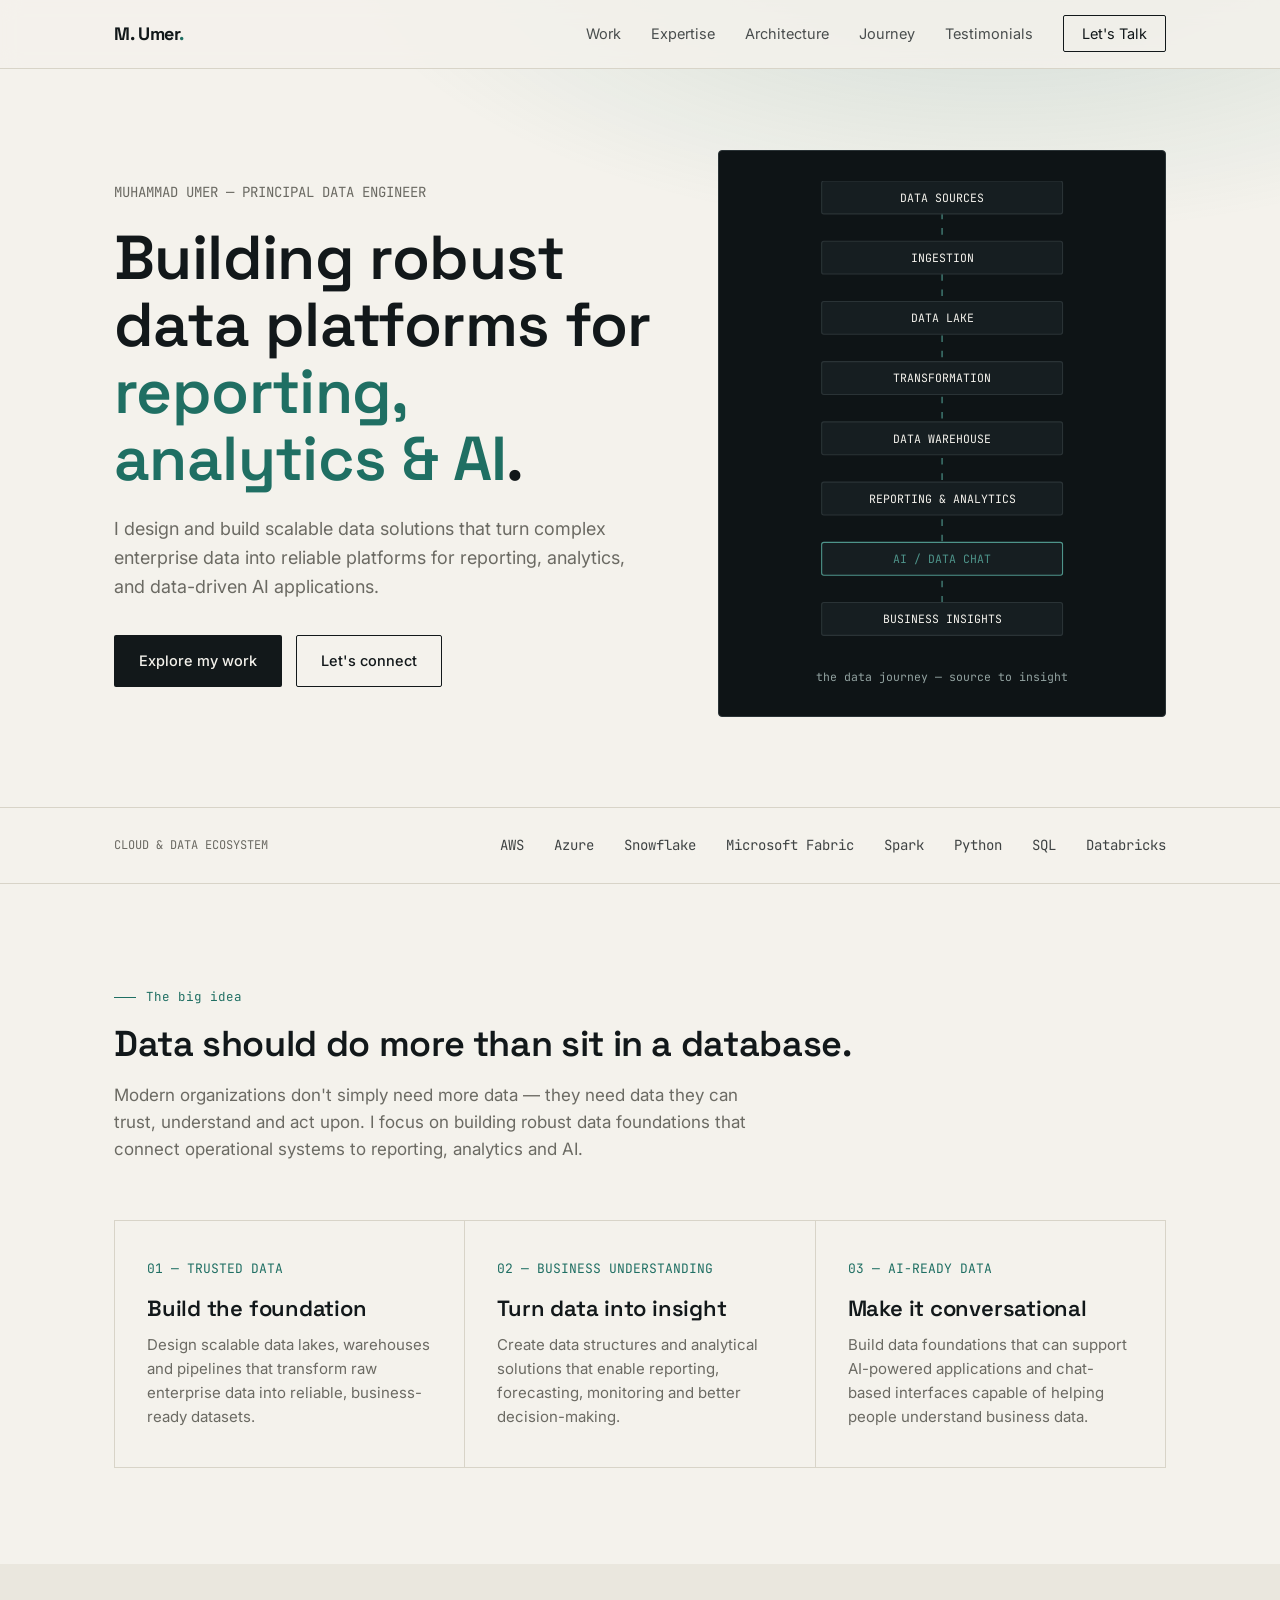
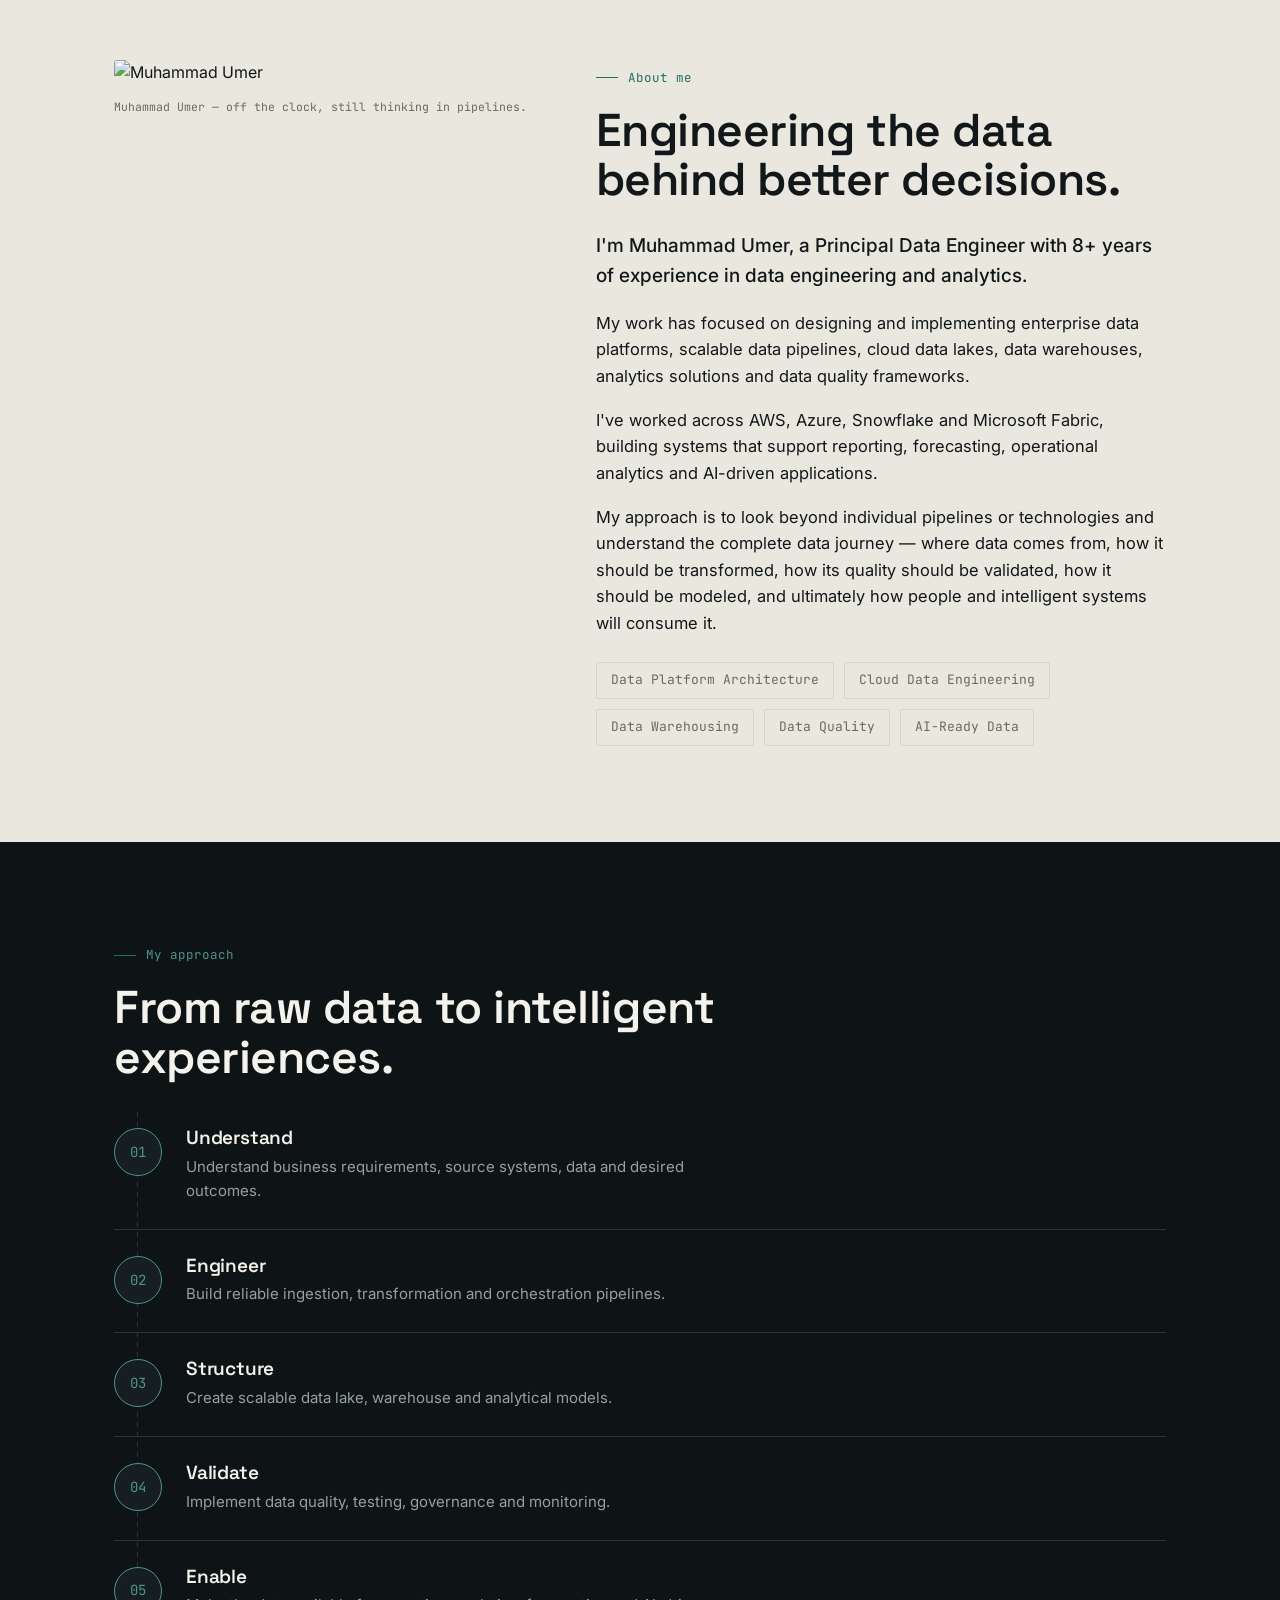
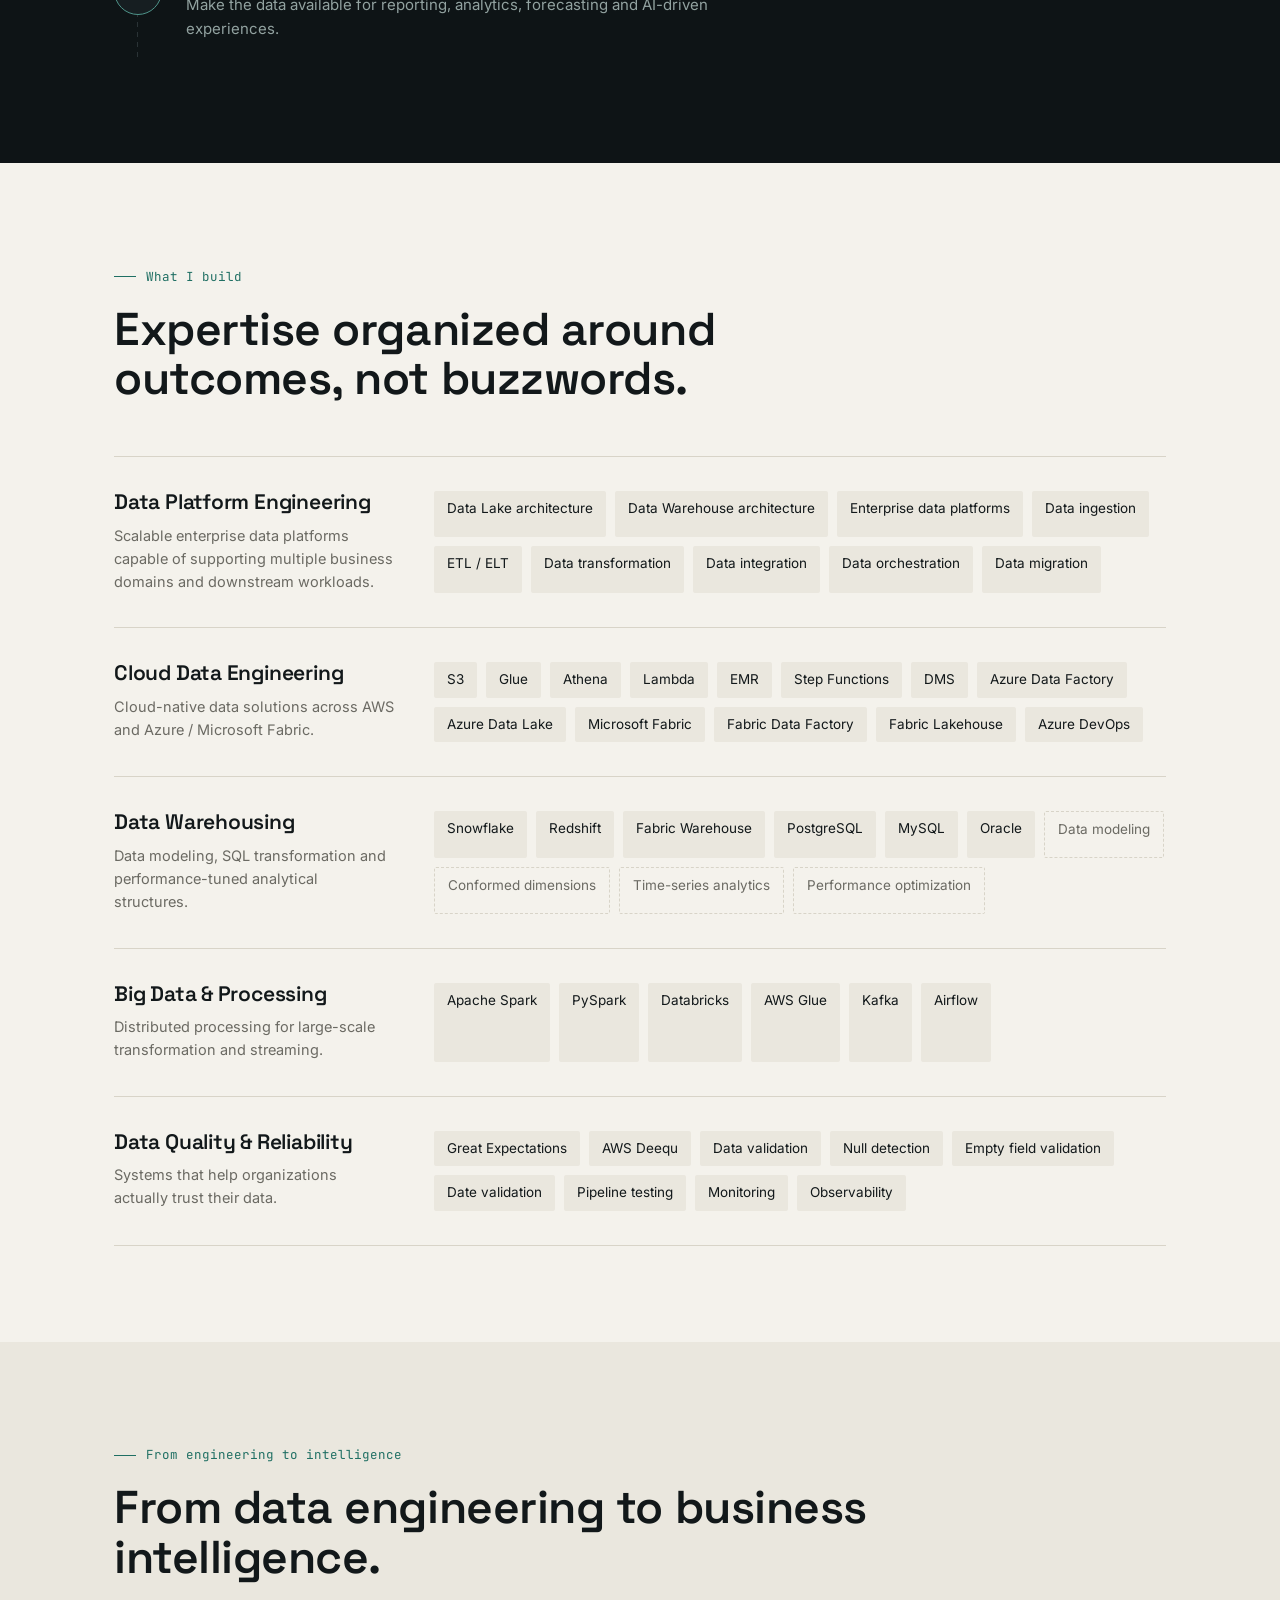
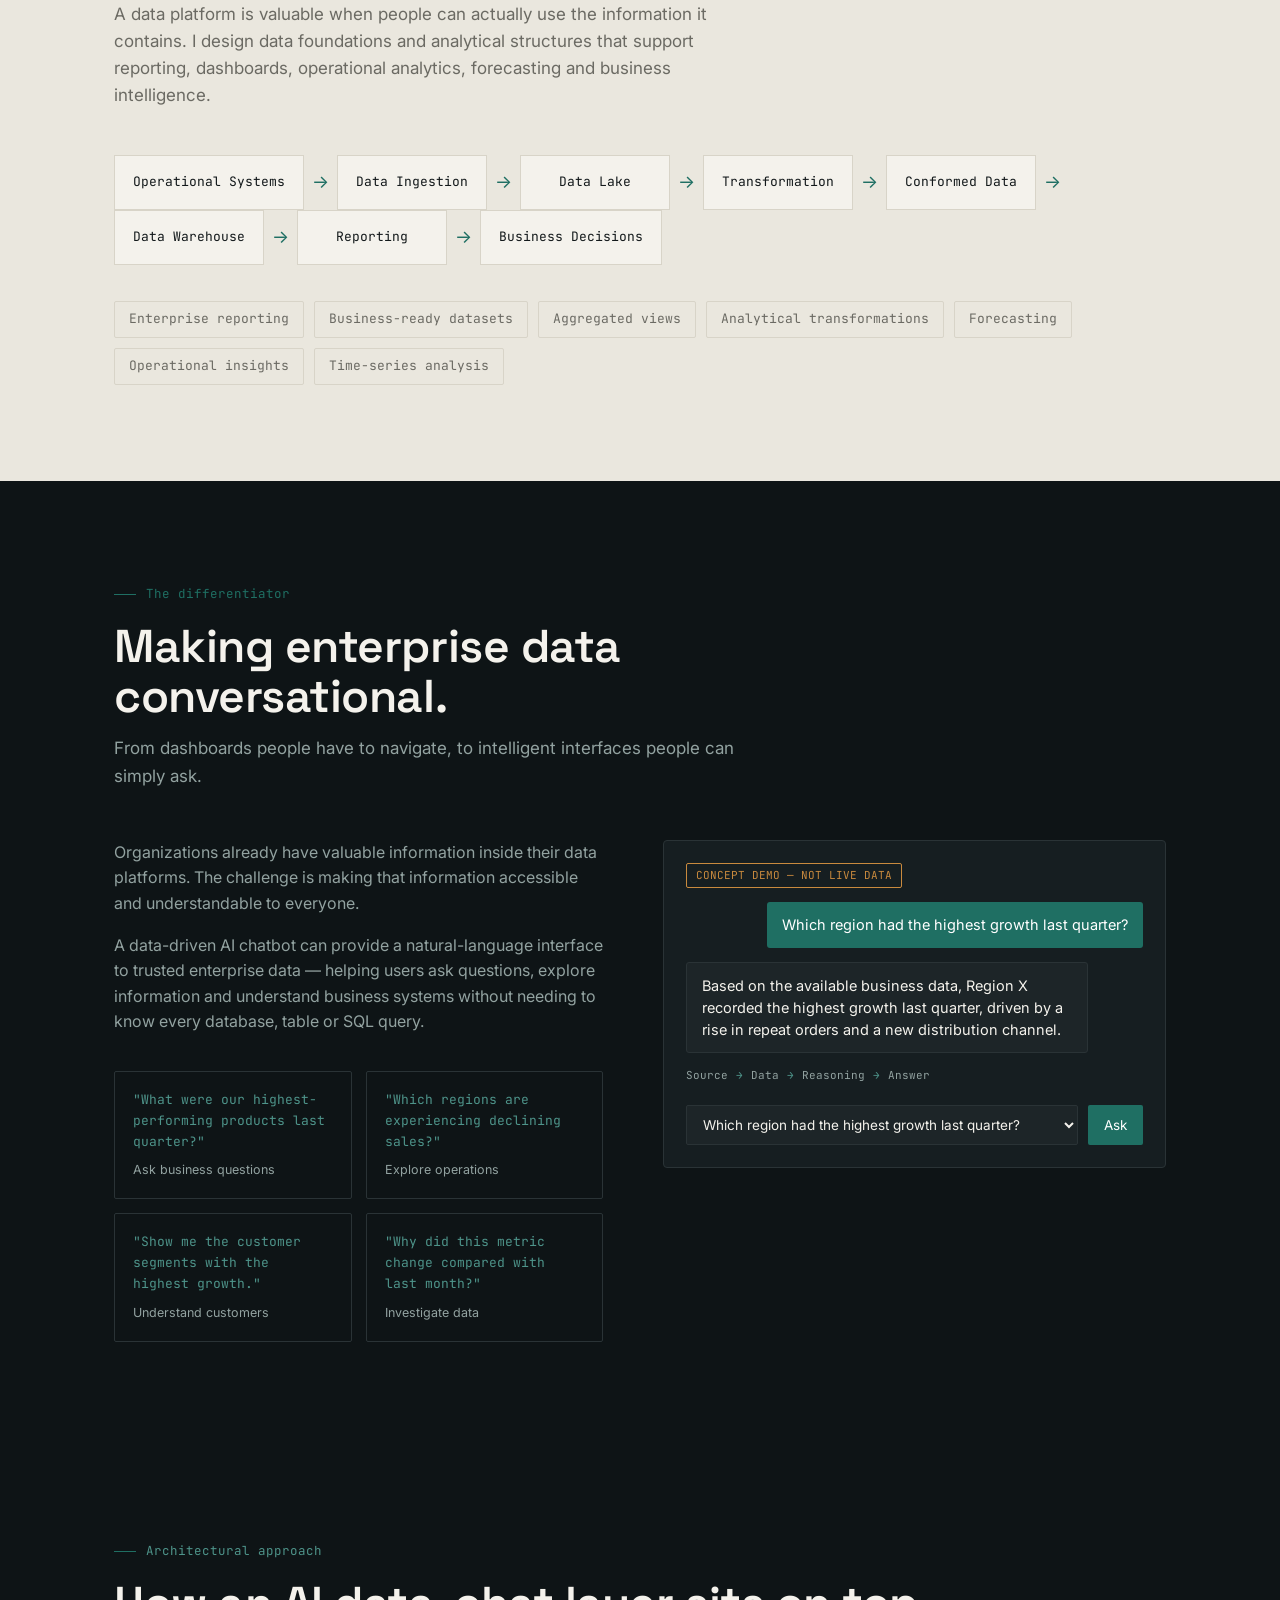
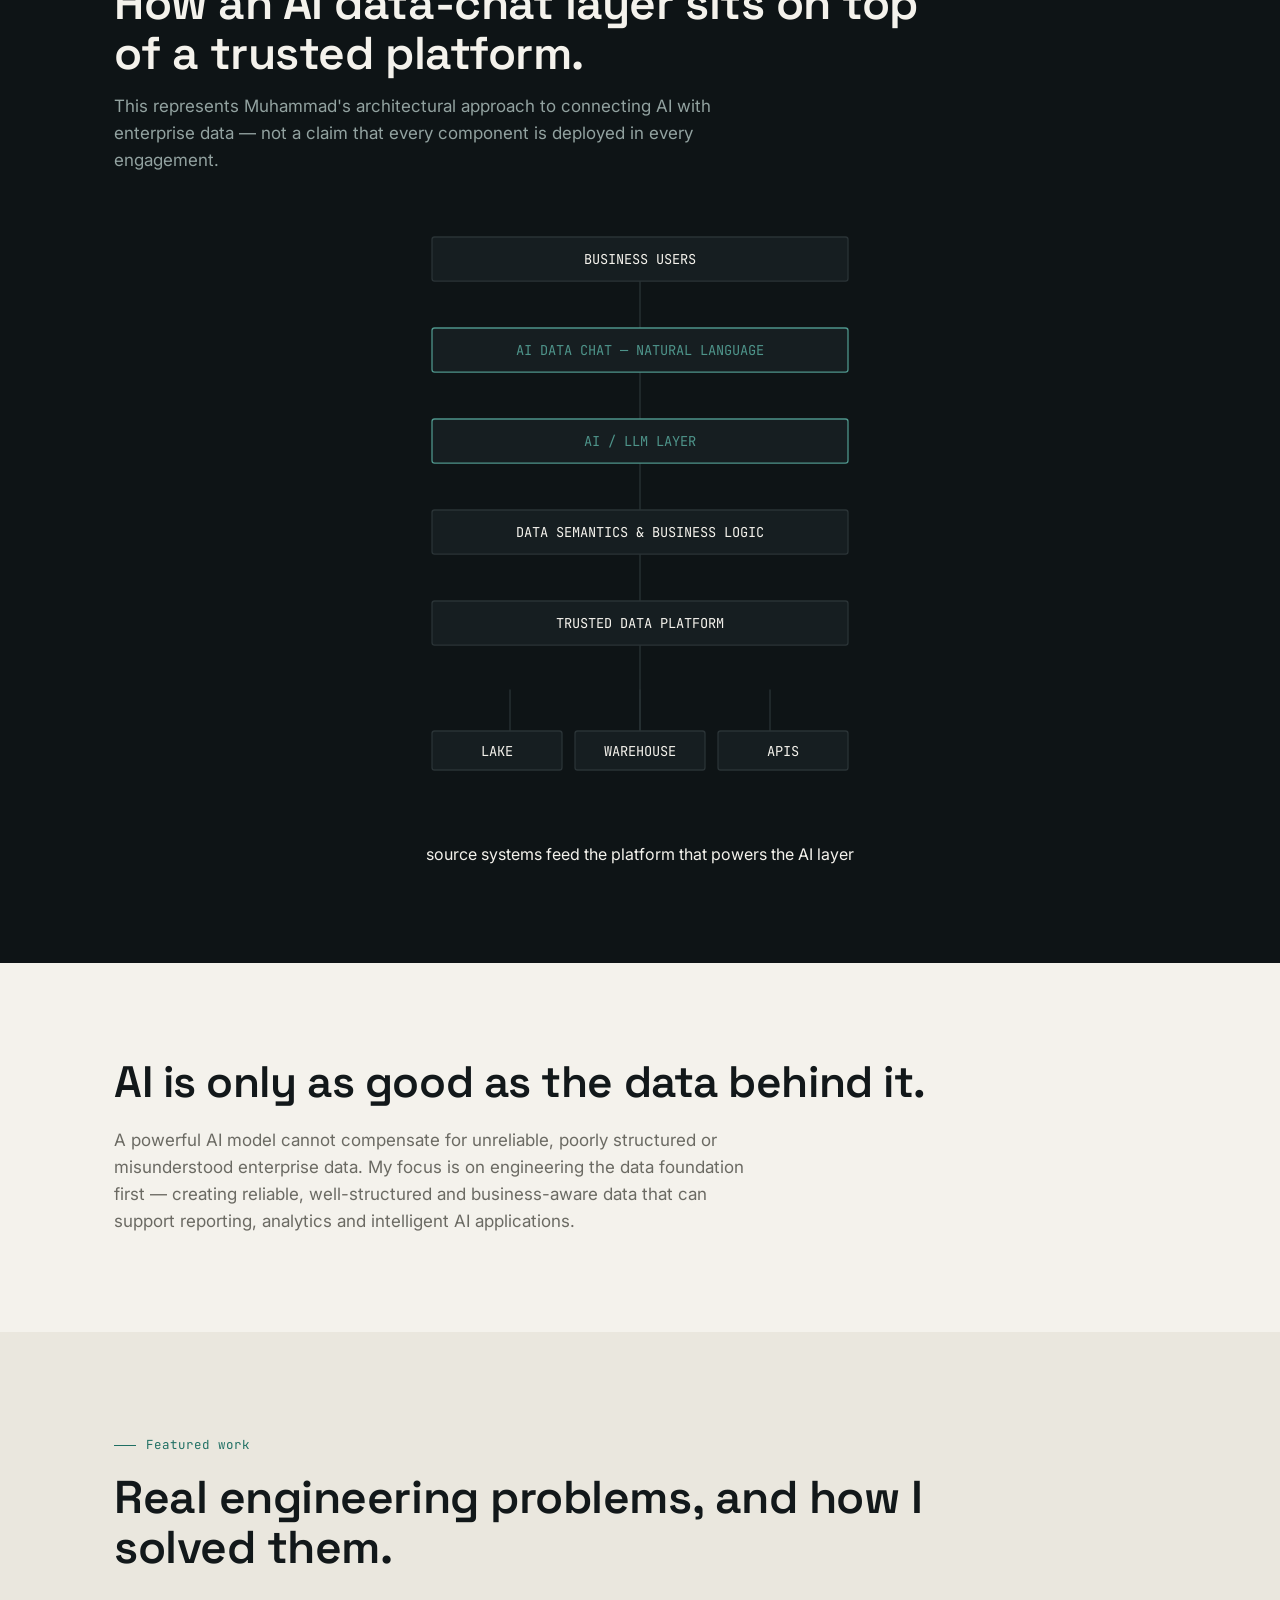
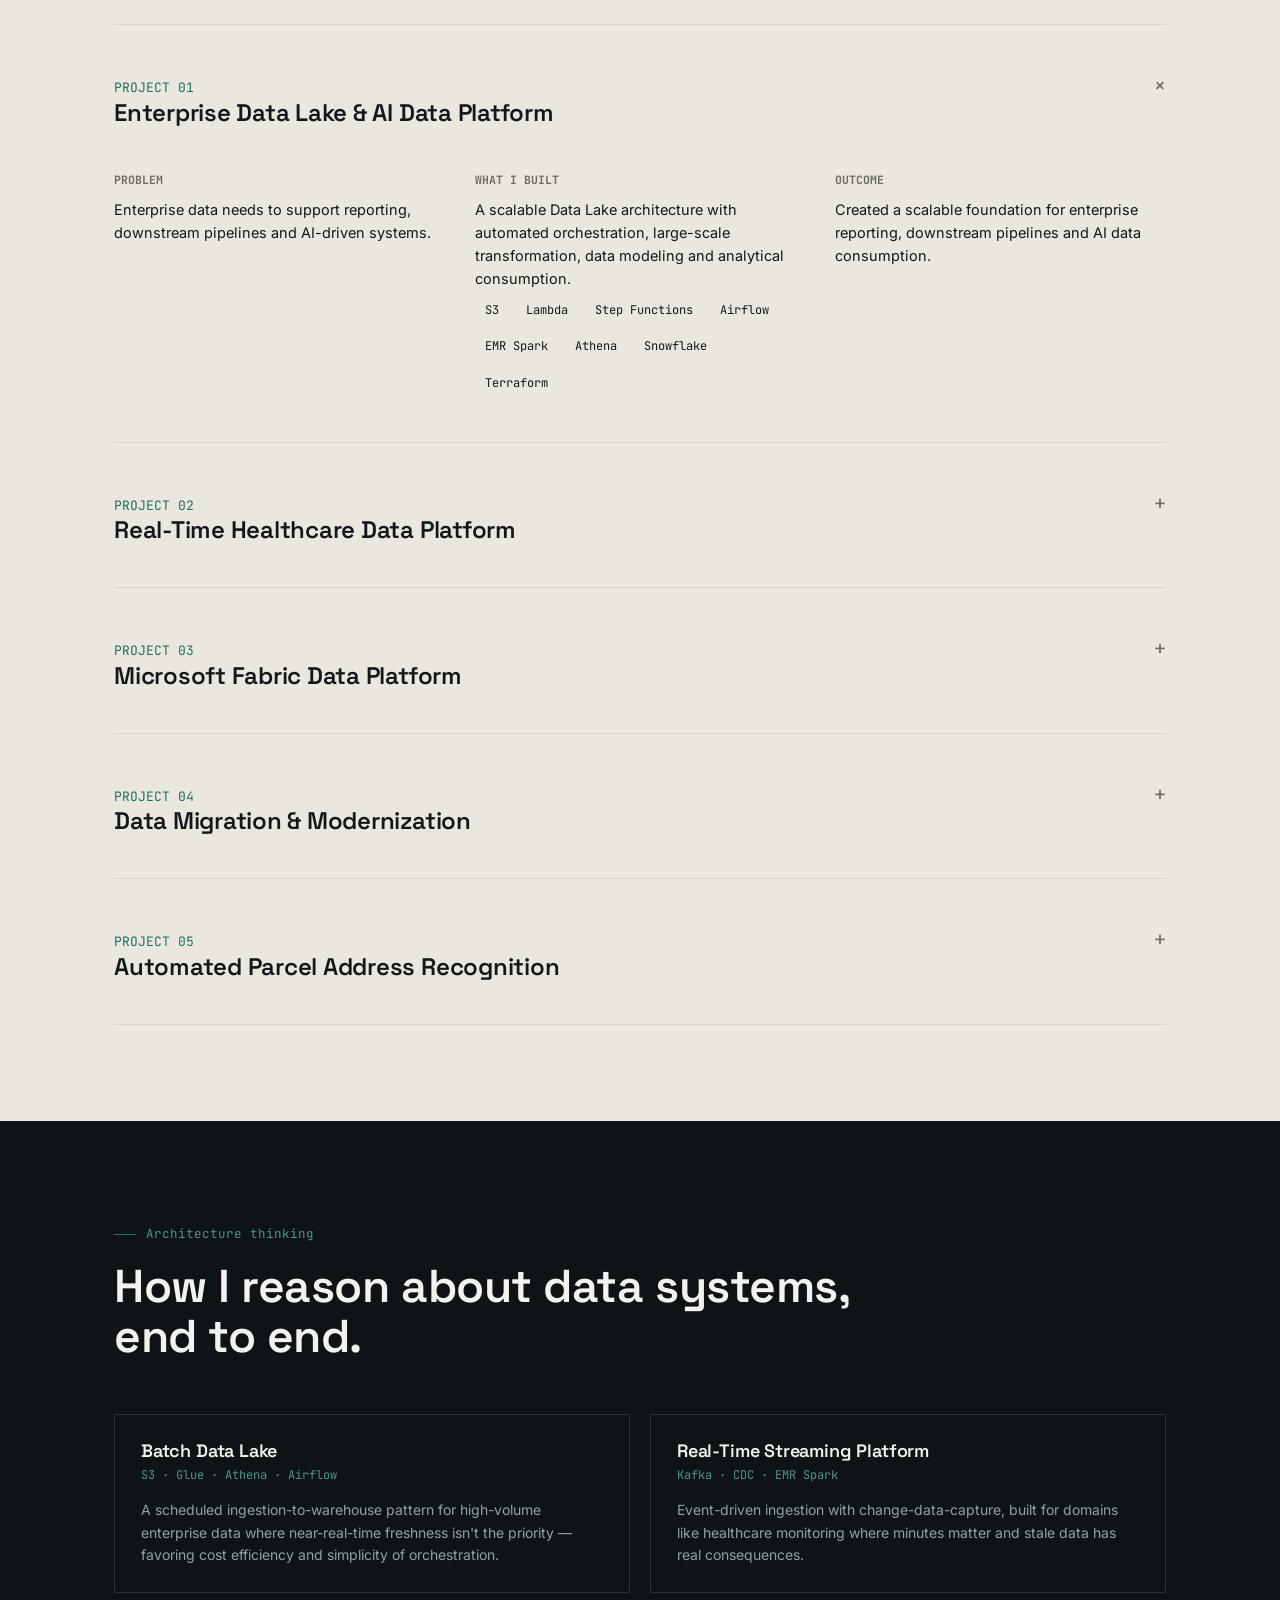
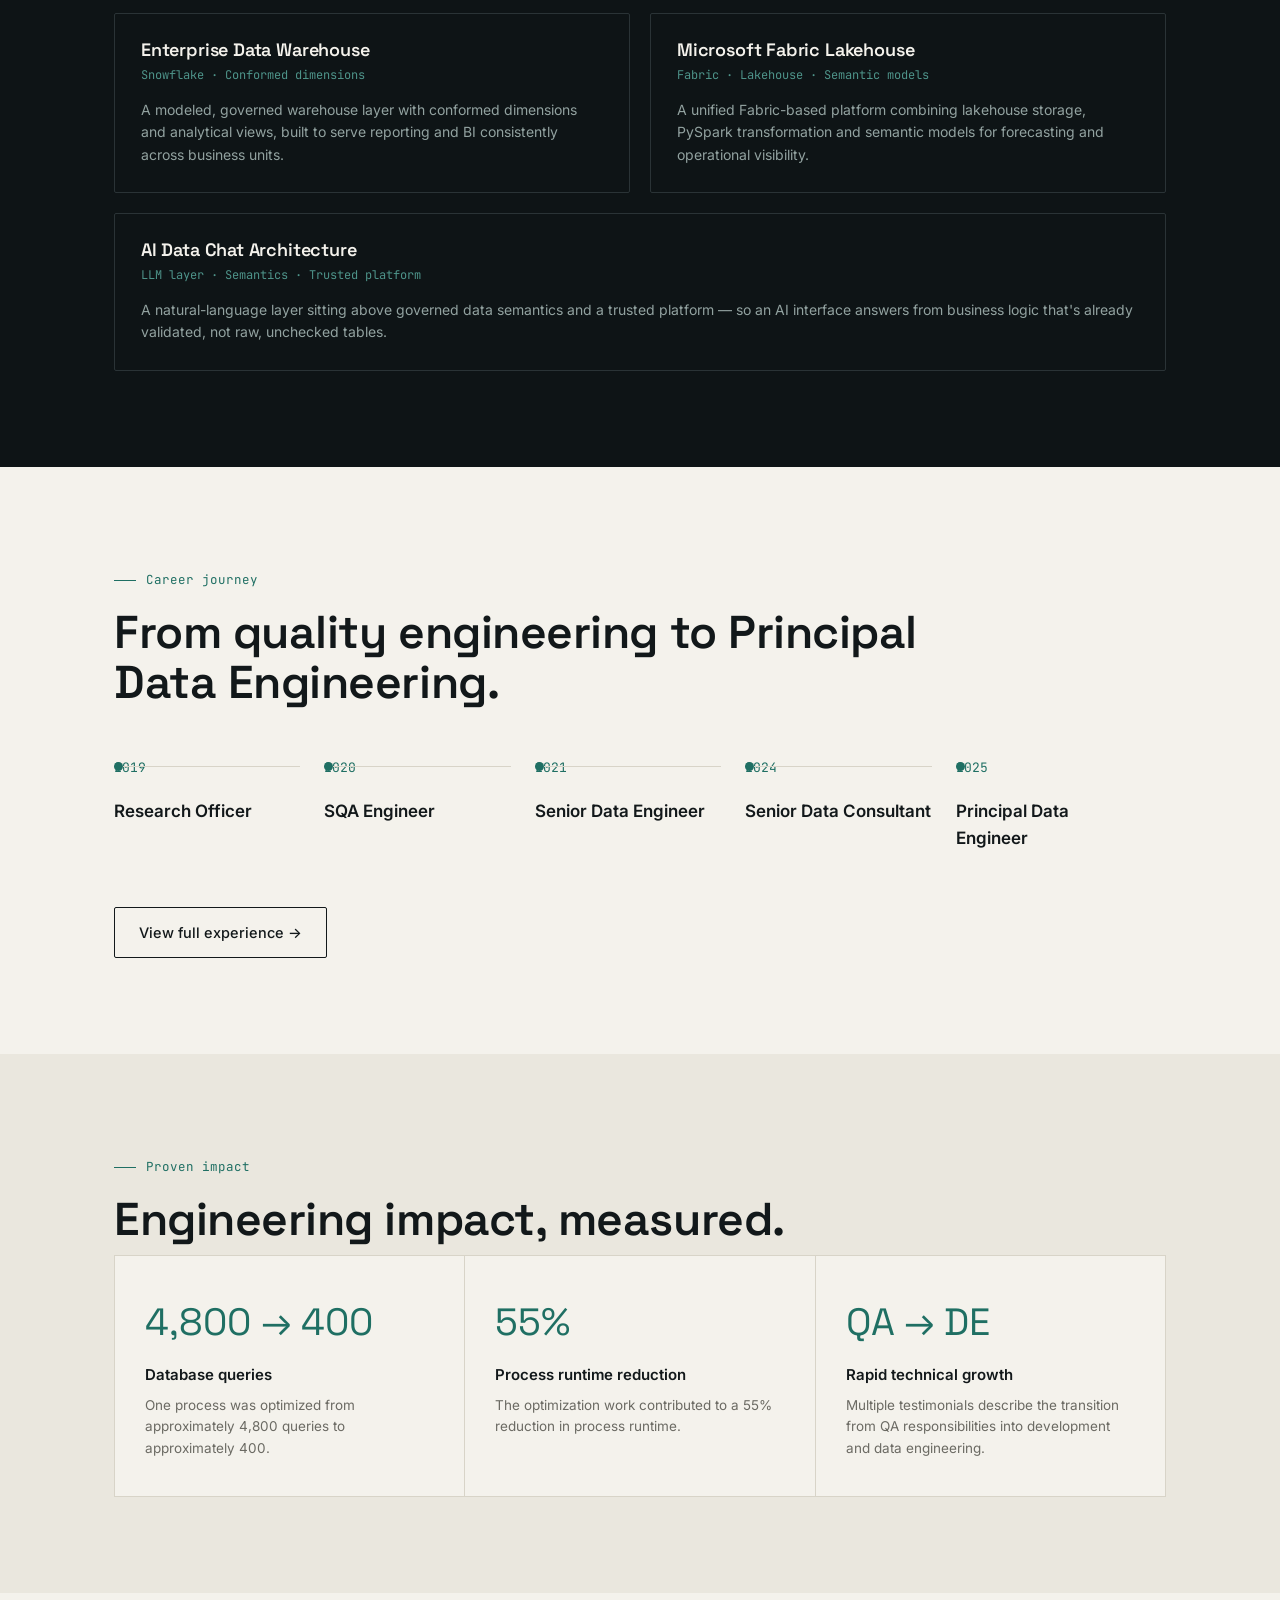
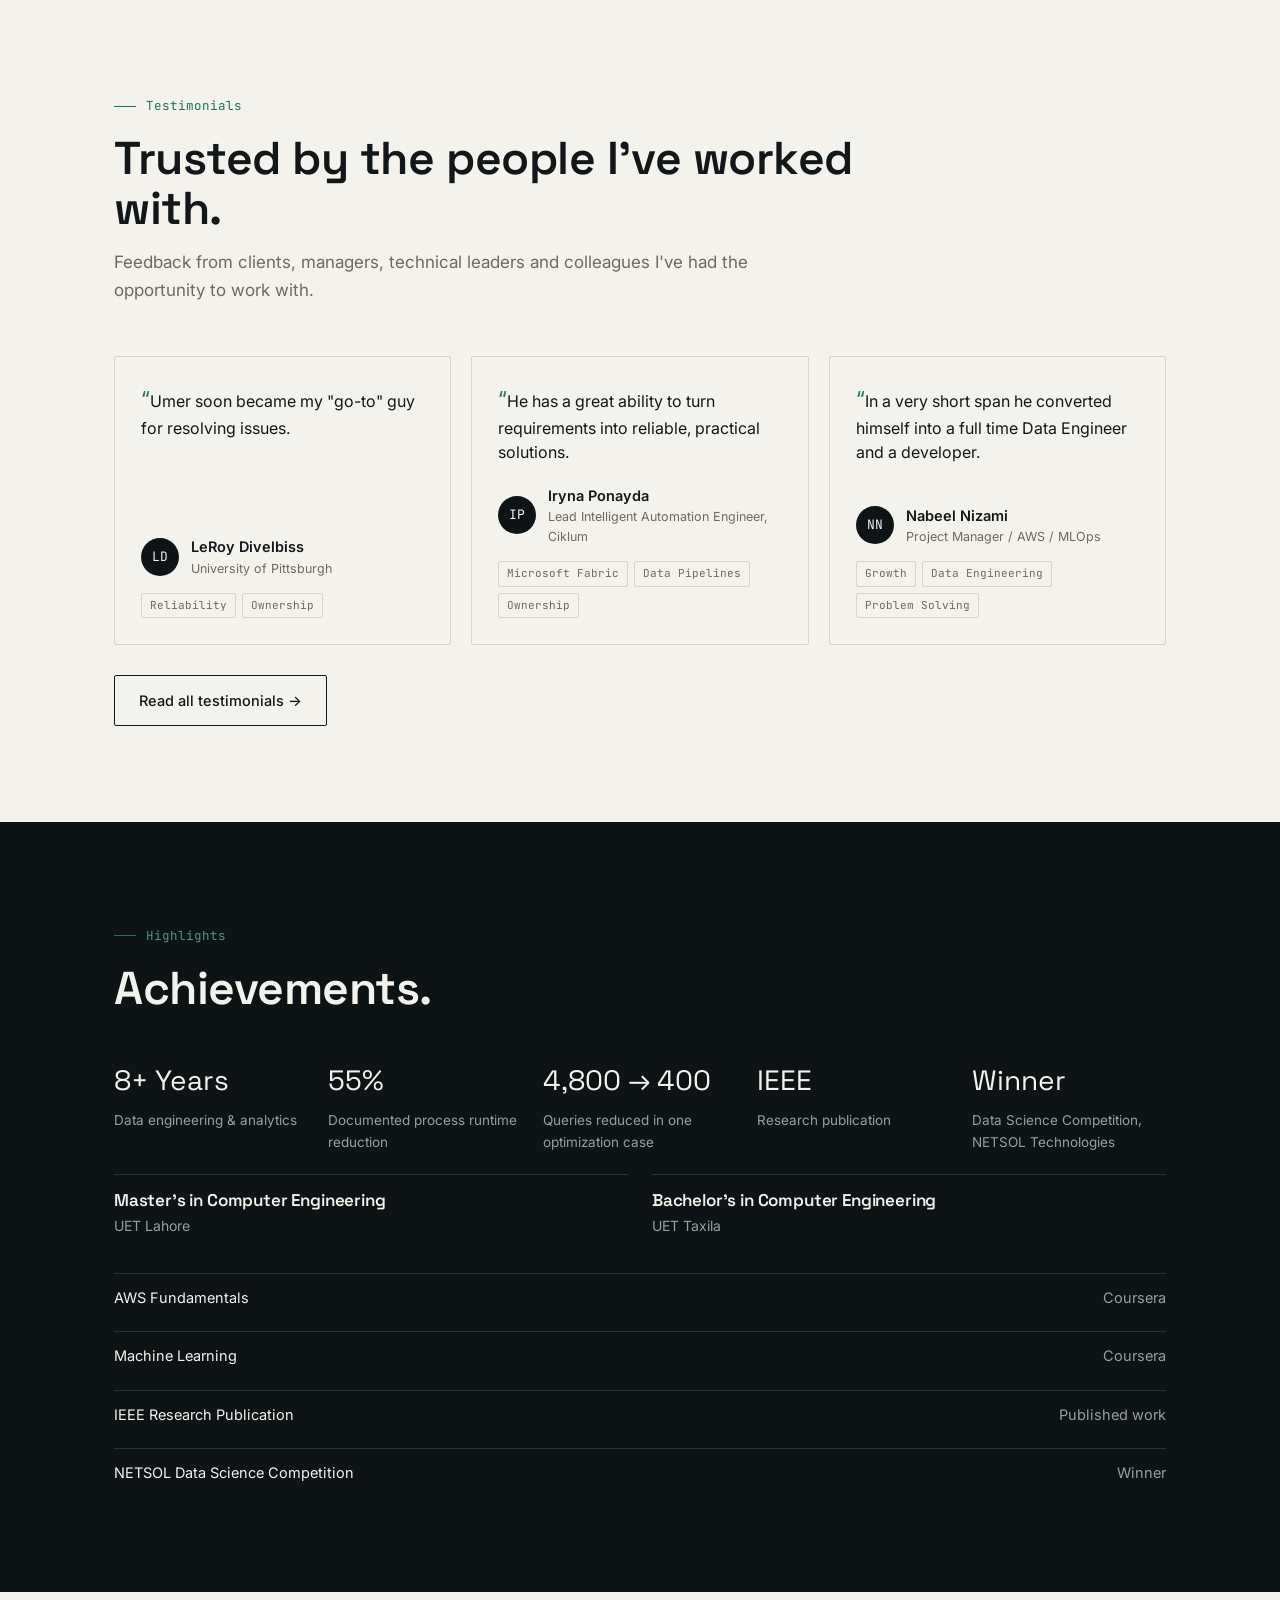
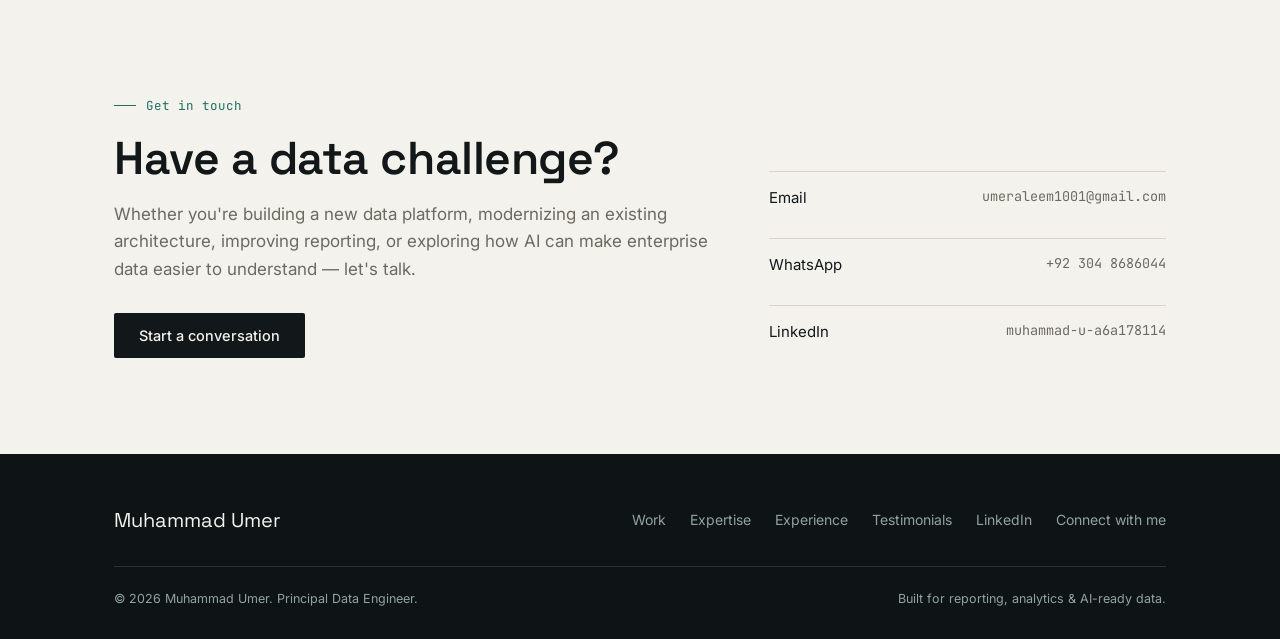
==== index.html @ de5e5703 "add files only" ====
<!DOCTYPE html>
<html lang="en">
<head>
<meta charset="UTF-8">
<meta name="viewport" content="width=device-width, initial-scale=1.0">
<title>Muhammad Umer | Principal Data Engineer | Data Platforms &amp; AI</title>
<meta name="description" content="Muhammad Umer is a Principal Data Engineer specializing in robust data platforms, cloud data engineering, enterprise reporting, analytics and AI-ready data solutions across AWS, Azure, Snowflake and Microsoft Fabric.">
<link rel="icon" href="data:,">
<link rel="preconnect" href="https://fonts.googleapis.com">
<link href="https://fonts.googleapis.com/css2?family=Space+Grotesk:wght@500;600;700&family=Inter:wght@400;500;600&family=JetBrains+Mono:wght@400;500&display=swap" rel="stylesheet">
<link rel="stylesheet" href="style.css">
</head>
<body>

<nav class="nav">
  <div class="wrap">
    <a href="#top" class="nav-mark">M. Umer<span>.</span></a>
    <ul class="nav-links" id="navLinks">
      <li><a href="#work">Work</a></li>
      <li><a href="#expertise">Expertise</a></li>
      <li><a href="#architecture">Architecture</a></li>
      <li><a href="#journey">Journey</a></li>
      <li><a href="#testimonials">Testimonials</a></li>
      <li><a href="#contact" class="nav-cta" data-open-modal>Let's Talk</a></li>
    </ul>
    <button class="nav-toggle" id="navToggle" aria-label="Toggle menu">
      <svg width="24" height="18" viewBox="0 0 24 18"><rect width="24" height="2" fill="currentColor"/><rect y="8" width="24" height="2" fill="currentColor"/><rect y="16" width="24" height="2" fill="currentColor"/></svg>
    </button>
  </div>
</nav>

<!-- ============ HERO ============ -->
<header class="hero" id="top">
  <div class="wrap hero-grid">
    <div>
      <div class="hero-name mono">MUHAMMAD UMER — PRINCIPAL DATA ENGINEER</div>
      <h1>Building robust data platforms for <em>reporting, analytics &amp; AI</em>.</h1>
      <p class="hero-sub">I design and build scalable data solutions that turn complex enterprise data into reliable platforms for reporting, analytics, and data-driven AI applications.</p>
      <div class="hero-ctas">
        <a href="#work" class="btn btn-solid">Explore my work</a>
        <a href="#contact" class="btn btn-outline" data-open-modal>Let's connect</a>
      </div>
    </div>

    <div class="flow-card">
      <svg class="flow-svg" viewBox="0 0 360 430" xmlns="http://www.w3.org/2000/svg">
        <path class="flow-path" d="M180 15 V 415" stroke="#4E948A" stroke-width="1.5" fill="none" opacity="0.7"/>
        <g class="flow-node"><rect x="70" y="0" width="220" height="30" rx="2"/><text x="180" y="19" text-anchor="middle">DATA SOURCES</text></g>
        <g class="flow-node"><rect x="70" y="55" width="220" height="30" rx="2"/><text x="180" y="74" text-anchor="middle">INGESTION</text></g>
        <g class="flow-node"><rect x="70" y="110" width="220" height="30" rx="2"/><text x="180" y="129" text-anchor="middle">DATA LAKE</text></g>
        <g class="flow-node"><rect x="70" y="165" width="220" height="30" rx="2"/><text x="180" y="184" text-anchor="middle">TRANSFORMATION</text></g>
        <g class="flow-node"><rect x="70" y="220" width="220" height="30" rx="2"/><text x="180" y="239" text-anchor="middle">DATA WAREHOUSE</text></g>
        <g class="flow-node"><rect x="70" y="275" width="220" height="30" rx="2"/><text x="180" y="294" text-anchor="middle">REPORTING &amp; ANALYTICS</text></g>
        <g class="flow-node is-ai"><rect x="70" y="330" width="220" height="30" rx="2"/><text x="180" y="349" text-anchor="middle">AI / DATA CHAT</text></g>
        <g class="flow-node"><rect x="70" y="385" width="220" height="30" rx="2"/><text x="180" y="404" text-anchor="middle">BUSINESS INSIGHTS</text></g>
      </svg>
      <div class="flow-caption">the data journey — source to insight</div>
    </div>
  </div>
</header>

<!-- ============ TRUST BAR ============ -->
<div class="trust">
  <div class="wrap">
    <span class="trust-label">CLOUD &amp; DATA ECOSYSTEM</span>
    <div class="trust-items">
      <span>AWS</span><span>Azure</span><span>Snowflake</span><span>Microsoft Fabric</span><span>Spark</span><span>Python</span><span>SQL</span><span>Databricks</span>
    </div>
  </div>
</div>

<!-- ============ BIG IDEA ============ -->
<section class="section">
  <div class="wrap">
    <div class="eyebrow">The big idea</div>
    <h2 class="idea-statement">Data should do more than sit in a database.</h2>
    <p class="kicker">Modern organizations don't simply need more data — they need data they can trust, understand and act upon. I focus on building robust data foundations that connect operational systems to reporting, analytics and AI.</p>

    <div class="idea-cards">
      <div class="idea-card">
        <div class="idea-num">01 — TRUSTED DATA</div>
        <h3>Build the foundation</h3>
        <p>Design scalable data lakes, warehouses and pipelines that transform raw enterprise data into reliable, business-ready datasets.</p>
      </div>
      <div class="idea-card">
        <div class="idea-num">02 — BUSINESS UNDERSTANDING</div>
        <h3>Turn data into insight</h3>
        <p>Create data structures and analytical solutions that enable reporting, forecasting, monitoring and better decision-making.</p>
      </div>
      <div class="idea-card">
        <div class="idea-num">03 — AI-READY DATA</div>
        <h3>Make it conversational</h3>
        <p>Build data foundations that can support AI-powered applications and chat-based interfaces capable of helping people understand business data.</p>
      </div>
    </div>
  </div>
</section>

<!-- ============ ABOUT ============ -->
<section class="section on-dim" id="about">
  <div class="wrap about-grid">
    <div class="about-photo">
      <img src="assets/umer-portrait-mono.jpg" alt="Muhammad Umer" loading="lazy">
      <div class="about-photo-cap">Muhammad Umer — off the clock, still thinking in pipelines.</div>
    </div>
    <div>
      <div class="eyebrow">About me</div>
      <h2 class="h-lg" style="margin-bottom:26px;">Engineering the data behind better decisions.</h2>
      <div class="about-copy">
        <p class="lead">I'm Muhammad Umer, a Principal Data Engineer with 8+ years of experience in data engineering and analytics.</p>
        <p>My work has focused on designing and implementing enterprise data platforms, scalable data pipelines, cloud data lakes, data warehouses, analytics solutions and data quality frameworks.</p>
        <p>I've worked across AWS, Azure, Snowflake and Microsoft Fabric, building systems that support reporting, forecasting, operational analytics and AI-driven applications.</p>
        <p>My approach is to look beyond individual pipelines or technologies and understand the complete data journey — where data comes from, how it should be transformed, how its quality should be validated, how it should be modeled, and ultimately how people and intelligent systems will consume it.</p>
      </div>
      <div class="chip-row">
        <span class="chip">Data Platform Architecture</span>
        <span class="chip">Cloud Data Engineering</span>
        <span class="chip">Data Warehousing</span>
        <span class="chip">Data Quality</span>
        <span class="chip">AI-Ready Data</span>
      </div>
    </div>
  </div>
</section>

<!-- ============ APPROACH ============ -->
<section class="section on-dark">
  <div class="wrap">
    <div class="eyebrow">My approach</div>
    <h2 class="h-lg">From raw data to intelligent experiences.</h2>
    <div class="steps">
      <div class="step">
        <div class="step-num mono">01</div>
        <div><h4>Understand</h4><p>Understand business requirements, source systems, data and desired outcomes.</p></div>
      </div>
      <div class="step">
        <div class="step-num mono">02</div>
        <div><h4>Engineer</h4><p>Build reliable ingestion, transformation and orchestration pipelines.</p></div>
      </div>
      <div class="step">
        <div class="step-num mono">03</div>
        <div><h4>Structure</h4><p>Create scalable data lake, warehouse and analytical models.</p></div>
      </div>
      <div class="step">
        <div class="step-num mono">04</div>
        <div><h4>Validate</h4><p>Implement data quality, testing, governance and monitoring.</p></div>
      </div>
      <div class="step">
        <div class="step-num mono">05</div>
        <div><h4>Enable</h4><p>Make the data available for reporting, analytics, forecasting and AI-driven experiences.</p></div>
      </div>
    </div>
  </div>
</section>

<!-- ============ EXPERTISE ============ -->
<section class="section" id="expertise">
  <div class="wrap">
    <div class="section-head">
      <div class="eyebrow">What I build</div>
      <h2 class="h-lg">Expertise organized around outcomes, not buzzwords.</h2>
    </div>

    <div class="expertise-list">
      <div class="expertise-row">
        <div>
          <h3>Data Platform Engineering</h3>
          <p class="exp-desc">Scalable enterprise data platforms capable of supporting multiple business domains and downstream workloads.</p>
        </div>
        <div class="tag-grid">
          <span class="tag">Data Lake architecture</span><span class="tag">Data Warehouse architecture</span><span class="tag">Enterprise data platforms</span><span class="tag">Data ingestion</span><span class="tag">ETL / ELT</span><span class="tag">Data transformation</span><span class="tag">Data integration</span><span class="tag">Data orchestration</span><span class="tag">Data migration</span>
        </div>
      </div>

      <div class="expertise-row">
        <div>
          <h3>Cloud Data Engineering</h3>
          <p class="exp-desc">Cloud-native data solutions across AWS and Azure / Microsoft Fabric.</p>
        </div>
        <div class="tag-grid">
          <span class="tag">S3</span><span class="tag">Glue</span><span class="tag">Athena</span><span class="tag">Lambda</span><span class="tag">EMR</span><span class="tag">Step Functions</span><span class="tag">DMS</span>
          <span class="tag">Azure Data Factory</span><span class="tag">Azure Data Lake</span><span class="tag">Microsoft Fabric</span><span class="tag">Fabric Data Factory</span><span class="tag">Fabric Lakehouse</span><span class="tag">Azure DevOps</span>
        </div>
      </div>

      <div class="expertise-row">
        <div>
          <h3>Data Warehousing</h3>
          <p class="exp-desc">Data modeling, SQL transformation and performance-tuned analytical structures.</p>
        </div>
        <div class="tag-grid">
          <span class="tag">Snowflake</span><span class="tag">Redshift</span><span class="tag">Fabric Warehouse</span><span class="tag">PostgreSQL</span><span class="tag">MySQL</span><span class="tag">Oracle</span>
          <span class="tag is-focus">Data modeling</span><span class="tag is-focus">Conformed dimensions</span><span class="tag is-focus">Time-series analytics</span><span class="tag is-focus">Performance optimization</span>
        </div>
      </div>

      <div class="expertise-row">
        <div>
          <h3>Big Data &amp; Processing</h3>
          <p class="exp-desc">Distributed processing for large-scale transformation and streaming.</p>
        </div>
        <div class="tag-grid">
          <span class="tag">Apache Spark</span><span class="tag">PySpark</span><span class="tag">Databricks</span><span class="tag">AWS Glue</span><span class="tag">Kafka</span><span class="tag">Airflow</span>
        </div>
      </div>

      <div class="expertise-row">
        <div>
          <h3>Data Quality &amp; Reliability</h3>
          <p class="exp-desc">Systems that help organizations actually trust their data.</p>
        </div>
        <div class="tag-grid">
          <span class="tag">Great Expectations</span><span class="tag">AWS Deequ</span><span class="tag">Data validation</span><span class="tag">Null detection</span><span class="tag">Empty field validation</span><span class="tag">Date validation</span><span class="tag">Pipeline testing</span><span class="tag">Monitoring</span><span class="tag">Observability</span>
        </div>
      </div>
    </div>
  </div>
</section>

<!-- ============ REPORTING & ANALYTICS ============ -->
<section class="section on-dim">
  <div class="wrap">
    <div class="eyebrow">From engineering to intelligence</div>
    <h2 class="h-lg">From data engineering to business intelligence.</h2>
    <p class="kicker" style="margin-top:18px;">A data platform is valuable when people can actually use the information it contains. I design data foundations and analytical structures that support reporting, dashboards, operational analytics, forecasting and business intelligence.</p>

    <div class="pipeline">
      <div class="pipeline-node">Operational Systems</div><div class="pipeline-arrow">→</div>
      <div class="pipeline-node">Data Ingestion</div><div class="pipeline-arrow">→</div>
      <div class="pipeline-node">Data Lake</div><div class="pipeline-arrow">→</div>
      <div class="pipeline-node">Transformation</div><div class="pipeline-arrow">→</div>
      <div class="pipeline-node">Conformed Data</div><div class="pipeline-arrow">→</div>
      <div class="pipeline-node">Data Warehouse</div><div class="pipeline-arrow">→</div>
      <div class="pipeline-node">Reporting</div><div class="pipeline-arrow">→</div>
      <div class="pipeline-node">Business Decisions</div>
    </div>

    <div class="chip-row" style="margin-top:36px;">
      <span class="chip">Enterprise reporting</span><span class="chip">Business-ready datasets</span><span class="chip">Aggregated views</span><span class="chip">Analytical transformations</span><span class="chip">Forecasting</span><span class="chip">Operational insights</span><span class="chip">Time-series analysis</span>
    </div>
  </div>
</section>

<!-- ============ AI CHATBOTS ============ -->
<section class="section ai-section" id="ai">
  <div class="wrap">
    <div class="eyebrow">The differentiator</div>
    <h2 class="h-lg">Making enterprise data conversational.</h2>
    <p class="kicker" style="margin-top:14px; color:var(--muted-dark);">From dashboards people have to navigate, to intelligent interfaces people can simply ask.</p>

    <div class="ai-grid" style="margin-top:50px;">
      <div class="ai-copy">
        <p>Organizations already have valuable information inside their data platforms. The challenge is making that information accessible and understandable to everyone.</p>
        <p>A data-driven AI chatbot can provide a natural-language interface to trusted enterprise data — helping users ask questions, explore information and understand business systems without needing to know every database, table or SQL query.</p>

        <div class="ai-usecases">
          <div class="usecase"><div class="q">"What were our highest-performing products last quarter?"</div><div class="label">Ask business questions</div></div>
          <div class="usecase"><div class="q">"Which regions are experiencing declining sales?"</div><div class="label">Explore operations</div></div>
          <div class="usecase"><div class="q">"Show me the customer segments with the highest growth."</div><div class="label">Understand customers</div></div>
          <div class="usecase"><div class="q">"Why did this metric change compared with last month?"</div><div class="label">Investigate data</div></div>
        </div>
      </div>

      <div>
        <div class="chat-demo">
          <span class="chat-demo-tag">CONCEPT DEMO — NOT LIVE DATA</span>
          <div class="chat-msg user" id="demoQuestion">Which region had the highest growth last quarter?</div>
          <div class="chat-msg ai" id="demoAnswer">Based on the available business data, Region X recorded the highest growth last quarter, driven by a rise in repeat orders and a new distribution channel.</div>
          <div class="chat-trace" id="demoTrace">
            <span>Source</span><span>Data</span><span>Reasoning</span><span>Answer</span>
          </div>
          <div class="chat-input-row">
            <select id="demoSelect">
              <option value="0">Which region had the highest growth last quarter?</option>
              <option value="1">What data sources contribute to this report?</option>
              <option value="2">Show me customer segments with the highest growth.</option>
            </select>
            <button id="demoAsk">Ask</button>
          </div>
        </div>
      </div>
    </div>
  </div>
</section>

<!-- ============ AI DATA ARCHITECTURE ============ -->
<section class="section on-dark">
  <div class="wrap">
    <div class="eyebrow">Architectural approach</div>
    <h2 class="h-lg">How an AI data-chat layer sits on top of a trusted platform.</h2>
    <p class="kicker" style="color:var(--muted-dark); margin-top:14px;">This represents Muhammad's architectural approach to connecting AI with enterprise data — not a claim that every component is deployed in every engagement.</p>

    <div style="max-width:520px; margin:50px auto 0;">
      <svg viewBox="0 0 400 460" width="100%" xmlns="http://www.w3.org/2000/svg">
        <path d="M200 40 V420" stroke="#2A3336" stroke-width="1"/>
        <g class="flow-node"><rect x="40" y="10" width="320" height="34" rx="2"/><text x="200" y="31" text-anchor="middle">BUSINESS USERS</text></g>
        <g class="flow-node is-ai"><rect x="40" y="80" width="320" height="34" rx="2"/><text x="200" y="101" text-anchor="middle">AI DATA CHAT — NATURAL LANGUAGE</text></g>
        <g class="flow-node is-ai"><rect x="40" y="150" width="320" height="34" rx="2"/><text x="200" y="171" text-anchor="middle">AI / LLM LAYER</text></g>
        <g class="flow-node"><rect x="40" y="220" width="320" height="34" rx="2"/><text x="200" y="241" text-anchor="middle">DATA SEMANTICS &amp; BUSINESS LOGIC</text></g>
        <g class="flow-node"><rect x="40" y="290" width="320" height="34" rx="2"/><text x="200" y="311" text-anchor="middle">TRUSTED DATA PLATFORM</text></g>
        <path d="M100 358 V390 M200 358 V390 M300 358 V390" stroke="#2A3336" stroke-width="1"/>
        <g class="flow-node"><rect x="40" y="390" width="100" height="30" rx="2"/><text x="90" y="409" text-anchor="middle">LAKE</text></g>
        <g class="flow-node"><rect x="150" y="390" width="100" height="30" rx="2"/><text x="200" y="409" text-anchor="middle">WAREHOUSE</text></g>
        <g class="flow-node"><rect x="260" y="390" width="100" height="30" rx="2"/><text x="310" y="409" text-anchor="middle">APIS</text></g>
      </svg>
      <div class="flow-caption" style="text-align:center; margin-top:12px;">source systems feed the platform that powers the AI layer</div>
    </div>
  </div>
</section>

<!-- ============ DIFFERENTIATOR STATEMENT ============ -->
<section class="section statement">
  <div class="wrap">
    <h2>AI is only as good as the data behind it.</h2>
    <p>A powerful AI model cannot compensate for unreliable, poorly structured or misunderstood enterprise data. My focus is on engineering the data foundation first — creating reliable, well-structured and business-aware data that can support reporting, analytics and intelligent AI applications.</p>
  </div>
</section>

<!-- ============ PROJECTS ============ -->
<section class="section on-dim" id="work">
  <div class="wrap">
    <div class="section-head">
      <div class="eyebrow">Featured work</div>
      <h2 class="h-lg">Real engineering problems, and how I solved them.</h2>
    </div>

    <div class="project is-open">
      <div class="project-head" data-toggle-project>
        <div><span class="project-index mono">PROJECT 01</span><h3>Enterprise Data Lake &amp; AI Data Platform</h3></div>
        <span class="project-toggle">+</span>
      </div>
      <div class="project-body"><div class="project-body-inner">
        <div class="project-cols">
          <div class="project-col"><h5>PROBLEM</h5><p>Enterprise data needs to support reporting, downstream pipelines and AI-driven systems.</p></div>
          <div class="project-col"><h5>WHAT I BUILT</h5><p>A scalable Data Lake architecture with automated orchestration, large-scale transformation, data modeling and analytical consumption.</p>
            <div class="project-tags"><span>S3</span><span>Lambda</span><span>Step Functions</span><span>Airflow</span><span>EMR Spark</span><span>Athena</span><span>Snowflake</span><span>Terraform</span></div>
          </div>
          <div class="project-col"><h5>OUTCOME</h5><p>Created a scalable foundation for enterprise reporting, downstream pipelines and AI data consumption.</p></div>
        </div>
      </div></div>
    </div>

    <div class="project">
      <div class="project-head" data-toggle-project>
        <div><span class="project-index mono">PROJECT 02</span><h3>Real-Time Healthcare Data Platform</h3></div>
        <span class="project-toggle">+</span>
      </div>
      <div class="project-body"><div class="project-body-inner">
        <div class="project-cols">
          <div class="project-col"><h5>PROBLEM</h5><p>Healthcare professionals need timely access to device and patient readings.</p></div>
          <div class="project-col"><h5>SOLUTION</h5><p>Integrated Kafka-based ingestion with AWS data infrastructure, implementing near-real-time data synchronization and processing.</p>
            <div class="project-tags"><span>Kafka</span><span>AWS Lambda</span><span>CDC</span><span>S3</span><span>Step Functions</span><span>EMR Spark</span><span>Snowflake</span></div>
          </div>
          <div class="project-col"><h5>OUTCOME</h5><p>Enabled real-time analytics that help healthcare professionals monitor patient readings and identify critical conditions.</p></div>
        </div>
      </div></div>
    </div>

    <div class="project">
      <div class="project-head" data-toggle-project>
        <div><span class="project-index mono">PROJECT 03</span><h3>Microsoft Fabric Data Platform</h3></div>
        <span class="project-toggle">+</span>
      </div>
      <div class="project-body"><div class="project-body-inner">
        <div class="project-cols">
          <div class="project-col"><h5>PROBLEM</h5><p>Modern enterprise workloads require scalable data processing and analytics.</p></div>
          <div class="project-col"><h5>SOLUTION</h5><p>Designed Microsoft Fabric solutions spanning Data Factory, Lakehouse, PySpark, Dataflows and semantic models.</p>
            <div class="project-tags"><span>Data Factory</span><span>Lakehouse</span><span>PySpark</span><span>Dataflows</span><span>Semantic models</span></div>
          </div>
          <div class="project-col"><h5>OUTCOME</h5><p>Supported forecasting, distributor stock visibility, supply-chain tracking and operational insights.</p></div>
        </div>
      </div></div>
    </div>

    <div class="project">
      <div class="project-head" data-toggle-project>
        <div><span class="project-index mono">PROJECT 04</span><h3>Data Migration &amp; Modernization</h3></div>
        <span class="project-toggle">+</span>
      </div>
      <div class="project-body"><div class="project-body-inner">
        <div class="project-cols">
          <div class="project-col"><h5>PROBLEM</h5><p>Move data from legacy / NoSQL systems into a modern analytical infrastructure.</p></div>
          <div class="project-col"><h5>SOLUTION</h5><p>Built a migration framework using Python, AWS S3, Aurora RDS and Snowflake.</p>
            <div class="project-tags"><span>Python</span><span>AWS S3</span><span>Aurora RDS</span><span>Snowflake</span></div>
          </div>
          <div class="project-col"><h5>OUTCOME</h5><p>Enabled structured migration of JSON and historical data into SQL and analytical environments.</p></div>
        </div>
      </div></div>
    </div>

    <div class="project">
      <div class="project-head" data-toggle-project>
        <div><span class="project-index mono">PROJECT 05</span><h3>Automated Parcel Address Recognition</h3></div>
        <span class="project-toggle">+</span>
      </div>
      <div class="project-body"><div class="project-body-inner">
        <div class="project-cols">
          <div class="project-col"><h5>PROBLEM</h5><p>Automatically identify parcel address information from images.</p></div>
          <div class="project-col"><h5>SOLUTION</h5><p>Built OCR, NLP and API-based processing pipelines.</p>
            <div class="project-tags"><span>Python</span><span>OCR</span><span>NLP</span><span>API</span><span>DOMO</span></div>
          </div>
          <div class="project-col"><h5>OUTCOME</h5><p>Created an automated extraction, mapping, routing and reporting workflow.</p></div>
        </div>
      </div></div>
    </div>
  </div>
</section>

<!-- ============ ARCHITECTURE ============ -->
<section class="section on-dark" id="architecture">
  <div class="wrap">
    <div class="section-head">
      <div class="eyebrow">Architecture thinking</div>
      <h2 class="h-lg">How I reason about data systems, end to end.</h2>
    </div>
    <div class="arch-list">
      <div class="arch-card">
        <h4>Batch Data Lake</h4>
        <div class="arch-meta mono">S3 · Glue · Athena · Airflow</div>
        <p>A scheduled ingestion-to-warehouse pattern for high-volume enterprise data where near-real-time freshness isn't the priority — favoring cost efficiency and simplicity of orchestration.</p>
      </div>
      <div class="arch-card">
        <h4>Real-Time Streaming Platform</h4>
        <div class="arch-meta mono">Kafka · CDC · EMR Spark</div>
        <p>Event-driven ingestion with change-data-capture, built for domains like healthcare monitoring where minutes matter and stale data has real consequences.</p>
      </div>
      <div class="arch-card">
        <h4>Enterprise Data Warehouse</h4>
        <div class="arch-meta mono">Snowflake · Conformed dimensions</div>
        <p>A modeled, governed warehouse layer with conformed dimensions and analytical views, built to serve reporting and BI consistently across business units.</p>
      </div>
      <div class="arch-card">
        <h4>Microsoft Fabric Lakehouse</h4>
        <div class="arch-meta mono">Fabric · Lakehouse · Semantic models</div>
        <p>A unified Fabric-based platform combining lakehouse storage, PySpark transformation and semantic models for forecasting and operational visibility.</p>
      </div>
      <div class="arch-card" style="grid-column:1/-1;">
        <h4>AI Data Chat Architecture</h4>
        <div class="arch-meta mono">LLM layer · Semantics · Trusted platform</div>
        <p>A natural-language layer sitting above governed data semantics and a trusted platform — so an AI interface answers from business logic that's already validated, not raw, unchecked tables.</p>
      </div>
    </div>
  </div>
</section>

<!-- ============ CAREER JOURNEY ============ -->
<section class="section" id="journey">
  <div class="wrap">
    <div class="eyebrow">Career journey</div>
    <h2 class="h-lg">From quality engineering to Principal Data Engineering.</h2>

    <div class="timeline">
      <div class="tl-item"><div class="tl-dot"></div><div class="tl-year">2019</div><div class="tl-role">Research Officer</div></div>
      <div class="tl-item"><div class="tl-dot"></div><div class="tl-year">2020</div><div class="tl-role">SQA Engineer</div></div>
      <div class="tl-item"><div class="tl-dot"></div><div class="tl-year">2021</div><div class="tl-role">Senior Data Engineer</div></div>
      <div class="tl-item"><div class="tl-dot"></div><div class="tl-year">2024</div><div class="tl-role">Senior Data Consultant</div></div>
      <div class="tl-item"><div class="tl-dot"></div><div class="tl-year">2025</div><div class="tl-role">Principal Data Engineer</div></div>
    </div>

    <a href="experience.html" class="btn btn-outline" style="margin-top:44px;">View full experience →</a>
  </div>
</section>

<!-- ============ IMPACT ============ -->
<section class="section on-dim">
  <div class="wrap">
    <div class="eyebrow">Proven impact</div>
    <h2 class="h-lg">Engineering impact, measured.</h2>
    <div class="impact-grid">
      <div class="impact-card">
        <div class="impact-num">4,800 → 400</div>
        <div class="impact-label">Database queries</div>
        <div class="impact-desc">One process was optimized from approximately 4,800 queries to approximately 400.</div>
      </div>
      <div class="impact-card">
        <div class="impact-num">55%</div>
        <div class="impact-label">Process runtime reduction</div>
        <div class="impact-desc">The optimization work contributed to a 55% reduction in process runtime.</div>
      </div>
      <div class="impact-card">
        <div class="impact-num">QA → DE</div>
        <div class="impact-label">Rapid technical growth</div>
        <div class="impact-desc">Multiple testimonials describe the transition from QA responsibilities into development and data engineering.</div>
      </div>
    </div>
  </div>
</section>

<!-- ============ TESTIMONIALS ============ -->
<section class="section" id="testimonials">
  <div class="section-head wrap">
    <div class="eyebrow">Testimonials</div>
    <h2 class="h-lg">Trusted by the people I've worked with.</h2>
    <p class="kicker">Feedback from clients, managers, technical leaders and colleagues I've had the opportunity to work with.</p>
  </div>
  <div class="wrap t-grid">
    <div class="t-card">
      <p class="t-quote">Umer soon became my "go-to" guy for resolving issues.</p>
      <div class="t-foot">
        <div class="t-avatar">LD</div>
        <div><div class="t-name">LeRoy Divelbiss</div><div class="t-role">University of Pittsburgh</div></div>
      </div>
      <div class="t-tags"><span>Reliability</span><span>Ownership</span></div>
    </div>
    <div class="t-card">
      <p class="t-quote">He has a great ability to turn requirements into reliable, practical solutions.</p>
      <div class="t-foot">
        <div class="t-avatar">IP</div>
        <div><div class="t-name">Iryna Ponayda</div><div class="t-role">Lead Intelligent Automation Engineer, Ciklum</div></div>
      </div>
      <div class="t-tags"><span>Microsoft Fabric</span><span>Data Pipelines</span><span>Ownership</span></div>
    </div>
    <div class="t-card">
      <p class="t-quote">In a very short span he converted himself into a full time Data Engineer and a developer.</p>
      <div class="t-foot">
        <div class="t-avatar">NN</div>
        <div><div class="t-name">Nabeel Nizami</div><div class="t-role">Project Manager / AWS / MLOps</div></div>
      </div>
      <div class="t-tags"><span>Growth</span><span>Data Engineering</span><span>Problem Solving</span></div>
    </div>
  </div>
  <div class="wrap" style="margin-top:30px;">
    <a href="testimonials.html" class="btn btn-outline">Read all testimonials →</a>
  </div>
</section>

<!-- ============ ACHIEVEMENTS ============ -->
<section class="section on-dark">
  <div class="wrap">
    <div class="eyebrow">Highlights</div>
    <h2 class="h-lg">Achievements.</h2>
    <div class="ach-grid" style="margin-top:44px;">
      <div class="ach-card"><div class="ach-num">8+ Years</div><div class="ach-label">Data engineering &amp; analytics</div></div>
      <div class="ach-card"><div class="ach-num">55%</div><div class="ach-label">Documented process runtime reduction</div></div>
      <div class="ach-card"><div class="ach-num">4,800 → 400</div><div class="ach-label">Queries reduced in one optimization case</div></div>
      <div class="ach-card"><div class="ach-num">IEEE</div><div class="ach-label">Research publication</div></div>
      <div class="ach-card"><div class="ach-num">Winner</div><div class="ach-label">Data Science Competition, NETSOL Technologies</div></div>
    </div>

    <div class="edu-grid">
      <div class="edu-card"><h4>Master's in Computer Engineering</h4><p>UET Lahore</p></div>
      <div class="edu-card"><h4>Bachelor's in Computer Engineering</h4><p>UET Taxila</p></div>
    </div>

    <ul class="cert-list">
      <li><span>AWS Fundamentals</span><span>Coursera</span></li>
      <li><span>Machine Learning</span><span>Coursera</span></li>
      <li><span>IEEE Research Publication</span><span>Published work</span></li>
      <li><span>NETSOL Data Science Competition</span><span>Winner</span></li>
    </ul>
  </div>
</section>

<!-- ============ CONTACT ============ -->
<section class="section contact-section" id="contact">
  <div class="wrap contact-grid">
    <div>
      <div class="eyebrow">Get in touch</div>
      <h2 class="h-lg">Have a data challenge?</h2>
      <p class="kicker" style="margin-top:18px;">Whether you're building a new data platform, modernizing an existing architecture, improving reporting, or exploring how AI can make enterprise data easier to understand — let's talk.</p>
      <button class="btn btn-solid" style="margin-top:30px;" data-open-modal>Start a conversation</button>
    </div>
    <div class="contact-links">
      <a class="contact-link" href="mailto:umeraleem1001@gmail.com"><span>Email</span><span>umeraleem1001@gmail.com</span></a>
      <a class="contact-link" href="https://wa.me/923048686044" target="_blank" rel="noopener"><span>WhatsApp</span><span>+92 304 8686044</span></a>
      <a class="contact-link" href="https://www.linkedin.com/in/muhammad-u-a6a178114/" target="_blank" rel="noopener"><span>LinkedIn</span><span>muhammad-u-a6a178114</span></a>
    </div>
  </div>
</section>

<footer>
  <div class="wrap">
    <div class="footer-top">
      <div class="footer-mark">Muhammad Umer</div>
      <div class="footer-links">
        <a href="#work">Work</a>
        <a href="#expertise">Expertise</a>
        <a href="experience.html">Experience</a>
        <a href="testimonials.html">Testimonials</a>
        <a href="https://www.linkedin.com/in/muhammad-u-a6a178114/" target="_blank" rel="noopener">LinkedIn</a>
        <a href="#contact" data-open-modal>Connect with me</a>
      </div>
    </div>
    <div class="footer-bottom">
      <span>© <span id="year"></span> Muhammad Umer. Principal Data Engineer.</span>
      <span>Built for reporting, analytics &amp; AI-ready data.</span>
    </div>
  </div>
</footer>

<!-- ============ CONTACT MODAL ============ -->
<div class="modal-overlay" id="modalOverlay">
  <div class="modal">
    <button class="modal-close" id="modalClose" aria-label="Close">&times;</button>
    <h3>Let's talk about your data.</h3>
    <p class="kicker">Tell me a bit about what you're working on — I'll get back to you by email.</p>

    <form id="contactForm" action="https://formsubmit.co/umeraleem1001@gmail.com" method="POST">
      <input type="hidden" name="_subject" value="New message from your website">
      <input type="hidden" name="_captcha" value="false">
      <input type="hidden" name="_template" value="table">

      <div class="form-two">
        <div class="form-row">
          <label for="f-name">Name</label>
          <input type="text" id="f-name" name="Name" required>
        </div>
        <div class="form-row">
          <label for="f-email">Email</label>
          <input type="email" id="f-email" name="Email" required>
        </div>
      </div>

      <div class="form-row">
        <label for="f-company">Company</label>
        <input type="text" id="f-company" name="Company">
      </div>

      <div class="form-row">
        <label for="f-need">What are you looking for?</label>
        <select id="f-need" name="Looking for">
          <option>Data Platform</option>
          <option>Data Engineering</option>
          <option>Cloud Migration</option>
          <option>Data Architecture</option>
          <option>Reporting &amp; Analytics</option>
          <option>AI / Data Chatbot</option>
          <option>Data Quality</option>
          <option>Consulting</option>
          <option>Other</option>
        </select>
      </div>

      <div class="form-row">
        <label for="f-message">Message</label>
        <textarea id="f-message" name="Message" required></textarea>
      </div>

      <button type="submit" class="btn btn-solid" style="width:100%; justify-content:center;">Let's talk</button>
      <div class="form-status" id="formStatus"></div>
    </form>
  </div>
</div>

<script src="script.js"></script>
</body>
</html>
---- style.css ----
/* ============================================================
   Muhammad Umer — Principal Data Engineer
   Design tokens
   ============================================================ */
:root{
  --ink:        #12181A;   /* near-black, primary text on light */
  --paper:      #F4F2EC;   /* warm off-white background */
  --paper-dim:  #EAE7DE;   /* slightly deeper off-white for panels */
  --charcoal:   #0E1416;   /* deep charcoal, dark sections */
  --charcoal-2: #161E21;   /* dark panel on charcoal */
  --line:       #D8D4C8;   /* hairline on light */
  --line-dark:  #2A3336;   /* hairline on dark */
  --muted:      #6B6A63;   /* muted text on light */
  --muted-dark: #92A2A0;   /* muted text on dark */
  --teal:       #1F6F63;   /* signal accent — data flow */
  --teal-soft:  #4E948A;
  --teal-glow:  rgba(31,111,99,0.18);
  --amber:      #C98A3E;   /* rare second accent — used only for highlight numerals */

  --font-head: 'Space Grotesk', 'Arial Narrow', sans-serif;
  --font-body: 'Inter', -apple-system, BlinkMacSystemFont, sans-serif;
  --font-mono: 'JetBrains Mono', 'SFMono-Regular', monospace;

  --maxw: 1180px;
  --pad: clamp(20px, 5vw, 64px);
}

*{ box-sizing:border-box; }
html{ scroll-behavior:smooth; }
body{
  margin:0;
  background:var(--paper);
  color:var(--ink);
  font-family:var(--font-body);
  font-size:16px;
  line-height:1.6;
  -webkit-font-smoothing:antialiased;
}
img{ max-width:100%; display:block; }
a{ color:inherit; text-decoration:none; }
h1,h2,h3,h4{
  font-family:var(--font-head);
  font-weight:600;
  line-height:1.08;
  margin:0;
  letter-spacing:-0.01em;
}
p{ margin:0; }
ul{ margin:0; padding:0; list-style:none; }
button{ font-family:inherit; }

@media (prefers-reduced-motion: reduce){
  *{ animation-duration:0.001ms !important; animation-iteration-count:1 !important; transition-duration:0.001ms !important; scroll-behavior:auto !important; }
}

:focus-visible{ outline:2px solid var(--teal); outline-offset:3px; }

.wrap{ max-width:var(--maxw); margin:0 auto; padding-left:var(--pad); padding-right:var(--pad); }
.section{ padding:96px 0; position:relative; }
.section--tight{ padding:56px 0; }
.on-dark{ background:var(--charcoal); color:var(--paper); }
.on-dim{ background:var(--paper-dim); }

.eyebrow{
  font-family:var(--font-mono);
  font-size:12.5px;
  color:var(--teal);
  display:inline-flex;
  align-items:center;
  gap:10px;
  margin-bottom:18px;
}
.eyebrow::before{
  content:"";
  width:22px; height:1px;
  background:var(--teal);
  display:inline-block;
}
.on-dark .eyebrow{ color:var(--teal-soft); }

.kicker{ color:var(--muted); font-size:17px; max-width:640px; }
.on-dark .kicker{ color:var(--muted-dark); }

h2.h-lg{ font-size:clamp(30px,4vw,46px); max-width:820px; }
.section-head{ margin-bottom:52px; }
.section-head p{ margin-top:16px; }

/* ---------------- Nav ---------------- */
.nav{
  position:fixed; top:0; left:0; right:0; z-index:80;
  background:rgba(244,242,236,0.86);
  backdrop-filter:blur(10px);
  border-bottom:1px solid var(--line);
}
.nav .wrap{ display:flex; align-items:center; justify-content:space-between; height:68px; }
.nav-mark{ font-family:var(--font-head); font-weight:700; font-size:18px; letter-spacing:-0.02em; }
.nav-mark span{ color:var(--teal); }
.nav-links{ display:flex; align-items:center; gap:30px; }
.nav-links a{ font-size:14.5px; color:var(--ink); opacity:0.75; transition:opacity .15s; }
.nav-links a:hover{ opacity:1; }
.nav-cta{
  border:1px solid var(--ink); padding:9px 18px; border-radius:2px;
  font-size:14px; opacity:1 !important;
}
.nav-cta:hover{ background:var(--ink); color:var(--paper); }
.nav-toggle{ display:none; background:none; border:0; cursor:pointer; }

@media (max-width:860px){
  .nav-links{
    position:fixed; inset:68px 0 0 0; background:var(--paper);
    flex-direction:column; align-items:flex-start; padding:32px var(--pad);
    gap:22px; transform:translateX(100%); transition:transform .28s ease;
  }
  .nav-links.open{ transform:translateX(0); }
  .nav-links a{ font-size:20px; opacity:1; }
  .nav-toggle{ display:block; }
}

/* ---------------- Hero ---------------- */
.hero{
  padding:150px 0 90px;
  background:
    radial-gradient(1100px 500px at 78% -8%, var(--teal-glow), transparent 60%),
    var(--paper);
}
.hero-grid{ display:grid; grid-template-columns:1.1fr 0.9fr; gap:56px; align-items:center; }
.hero-name{ font-size:14px; font-family:var(--font-mono); color:var(--muted); margin-bottom:22px; }
.hero h1{ font-size:clamp(34px,5.2vw,62px); }
.hero h1 em{ font-style:normal; color:var(--teal); }
.hero-sub{ margin-top:22px; font-size:18px; color:var(--muted); max-width:520px; }
.hero-ctas{ display:flex; flex-wrap:wrap; gap:14px; margin-top:34px; }

.btn{
  display:inline-flex; align-items:center; gap:8px;
  padding:13px 24px; font-size:14.5px; font-weight:500;
  border-radius:2px; cursor:pointer; border:1px solid transparent;
  transition:transform .15s ease, background .15s ease, color .15s ease, border-color .15s ease;
}
.btn:active{ transform:translateY(1px); }
.btn-solid{ background:var(--ink); color:var(--paper); }
.btn-solid:hover{ background:var(--teal); }
.btn-outline{ border-color:var(--ink); color:var(--ink); }
.btn-outline:hover{ background:var(--ink); color:var(--paper); }
.on-dark .btn-outline{ border-color:var(--paper); color:var(--paper); }
.on-dark .btn-outline:hover{ background:var(--paper); color:var(--charcoal); }

/* Hero flow diagram */
.flow-card{
  background:var(--charcoal); border-radius:4px; padding:30px 26px;
  border:1px solid var(--line-dark);
}
.flow-card .flow-caption{
  font-family:var(--font-mono); font-size:11.5px; color:var(--muted-dark);
  margin-top:16px; text-align:center;
}
.flow-svg{ width:100%; height:auto; display:block; }
.flow-path{
  stroke-dasharray:6 8;
  animation:flowmove 4.5s linear infinite;
}
@keyframes flowmove{ to{ stroke-dashoffset:-140; } }
.flow-node rect{ fill:var(--charcoal-2); stroke:var(--line-dark); }
.flow-node text{ fill:var(--paper); font-family:var(--font-mono); font-size:10.5px; }
.flow-node.is-ai rect{ stroke:var(--teal-soft); }
.flow-node.is-ai text{ fill:var(--teal-soft); }

/* ---------------- Trust bar ---------------- */
.trust{ border-top:1px solid var(--line); border-bottom:1px solid var(--line); padding:26px 0; }
.trust .wrap{ display:flex; align-items:center; gap:28px; flex-wrap:wrap; justify-content:space-between; }
.trust-label{ font-family:var(--font-mono); font-size:12px; color:var(--muted); white-space:nowrap; }
.trust-items{ display:flex; flex-wrap:wrap; gap:10px 30px; }
.trust-items span{ font-family:var(--font-mono); font-size:14px; color:var(--ink); opacity:0.8; }

/* ---------------- Big idea ---------------- */
.idea-statement{ font-size:clamp(24px,3.4vw,36px); max-width:760px; margin-bottom:18px; }
.idea-cards{ display:grid; grid-template-columns:repeat(3,1fr); gap:1px; background:var(--line); margin-top:56px; border:1px solid var(--line); }
.idea-card{ background:var(--paper); padding:38px 32px; }
.idea-num{ font-family:var(--font-mono); color:var(--teal); font-size:13px; }
.idea-card h3{ font-size:22px; margin:18px 0 12px; }
.idea-card p{ color:var(--muted); font-size:15px; }

/* ---------------- About ---------------- */
.about-grid{ display:grid; grid-template-columns:0.85fr 1.15fr; gap:60px; align-items:start; }
.about-photo{ position:relative; }
.about-photo img{ border-radius:3px; width:100%; }
.about-photo-cap{ font-family:var(--font-mono); font-size:11.5px; color:var(--muted); margin-top:12px; }
.about-copy p{ margin-bottom:18px; color:var(--ink); font-size:16.5px; }
.about-copy p.lead{ font-size:19px; font-weight:500; }
.chip-row{ display:flex; flex-wrap:wrap; gap:10px; margin-top:26px; }
.chip{ border:1px solid var(--line); padding:7px 14px; font-size:13px; font-family:var(--font-mono); border-radius:2px; color:var(--muted); }

/* ---------------- Approach (steps) ---------------- */
.steps{ position:relative; margin-top:20px; }
.steps::before{
  content:""; position:absolute; left:23px; top:10px; bottom:10px; width:1px;
  background:repeating-linear-gradient(var(--line-dark),var(--line-dark) 5px, transparent 5px, transparent 10px);
}
.on-dark .steps::before{ background:repeating-linear-gradient(var(--line-dark),var(--line-dark) 5px, transparent 5px, transparent 10px); }
.step{ display:grid; grid-template-columns:48px 1fr; gap:24px; padding:26px 0; position:relative; }
.step:not(:last-child){ border-bottom:1px solid var(--line-dark); }
.step-num{
  width:48px; height:48px; border-radius:50%; background:var(--charcoal-2);
  border:1px solid var(--teal-soft); display:flex; align-items:center; justify-content:center;
  font-family:var(--font-mono); color:var(--teal-soft); font-size:14px; z-index:1;
}
.step h4{ font-size:19px; color:var(--paper); margin-bottom:6px; }
.step p{ color:var(--muted-dark); font-size:15px; max-width:560px; }

/* ---------------- Expertise ---------------- */
.expertise-list{ display:flex; flex-direction:column; gap:0; }
.expertise-row{
  display:grid; grid-template-columns:280px 1fr; gap:40px;
  padding:34px 0; border-top:1px solid var(--line);
}
.expertise-row:last-child{ border-bottom:1px solid var(--line); }
.expertise-row h3{ font-size:21px; }
.expertise-row .exp-desc{ color:var(--muted); font-size:14.5px; margin-top:10px; }
.tag-grid{ display:flex; flex-wrap:wrap; gap:9px; }
.tag{ background:var(--paper-dim); padding:7px 13px; font-size:13.5px; border-radius:2px; }
.tag.is-focus{ background:transparent; border:1px dashed var(--line); color:var(--muted); }

/* ---------------- Flow diagram (reporting) ---------------- */
.pipeline{ display:flex; align-items:center; flex-wrap:wrap; gap:0; margin-top:46px; }
.pipeline-node{
  font-family:var(--font-mono); font-size:13px; text-align:center; padding:16px 18px;
  border:1px solid var(--line); background:var(--paper); min-width:150px;
}
.pipeline-arrow{ color:var(--teal); font-size:18px; padding:0 8px; }

/* ---------------- AI feature section ---------------- */
.ai-section{ background:var(--charcoal); color:var(--paper); }
.ai-grid{ display:grid; grid-template-columns:1fr 1fr; gap:60px; align-items:start; }
.ai-copy p{ color:var(--muted-dark); font-size:16px; margin-bottom:16px; }
.ai-usecases{ display:grid; grid-template-columns:1fr 1fr; gap:14px; margin-top:36px; }
.usecase{ border:1px solid var(--line-dark); padding:18px 18px; border-radius:2px; }
.usecase .q{ font-family:var(--font-mono); font-size:13px; color:var(--teal-soft); }
.usecase .label{ font-size:12.5px; color:var(--muted-dark); margin-top:8px; }

/* Chat demo */
.chat-demo{
  background:var(--charcoal-2); border:1px solid var(--line-dark); border-radius:4px;
  padding:22px; display:flex; flex-direction:column; gap:14px; min-height:280px;
}
.chat-demo-tag{ font-family:var(--font-mono); font-size:11px; color:var(--amber); border:1px solid var(--amber); align-self:flex-start; padding:3px 9px; border-radius:2px; }
.chat-msg{ max-width:88%; padding:12px 15px; border-radius:3px; font-size:14.5px; line-height:1.5; }
.chat-msg.user{ align-self:flex-end; background:var(--teal); color:#fff; }
.chat-msg.ai{ align-self:flex-start; background:#1D2528; color:var(--paper); border:1px solid var(--line-dark); }
.chat-trace{ display:flex; gap:8px; flex-wrap:wrap; font-family:var(--font-mono); font-size:11px; color:var(--muted-dark); margin-top:auto; }
.chat-trace span:not(:last-child)::after{ content:"→"; margin-left:8px; color:var(--teal-soft); }
.chat-input-row{ display:flex; gap:10px; margin-top:6px; }
.chat-input-row select{
  flex:1; background:#1D2528; border:1px solid var(--line-dark); color:var(--paper);
  padding:10px 12px; font-size:13.5px; border-radius:2px; font-family:var(--font-body);
}
.chat-input-row button{
  background:var(--teal); color:#fff; border:0; padding:10px 16px; border-radius:2px; cursor:pointer; font-size:13.5px;
}
.chat-input-row button:hover{ background:var(--teal-soft); }

/* ---------------- Differentiator statement ---------------- */
.statement{ text-align:left; }
.statement h2{ font-size:clamp(28px,4vw,44px); max-width:820px; }
.statement p{ margin-top:20px; color:var(--muted); font-size:17px; max-width:640px; }

/* ---------------- Projects ---------------- */
.project{ border-top:1px solid var(--line); padding:44px 0; }
.project:last-child{ border-bottom:1px solid var(--line); }
.project-head{
  display:flex; justify-content:space-between; align-items:baseline; gap:20px; cursor:pointer;
}
.project-head h3{ font-size:24px; }
.project-index{ font-family:var(--font-mono); color:var(--teal); font-size:13px; }
.project-toggle{ font-family:var(--font-mono); font-size:20px; color:var(--muted); transition:transform .2s; }
.project.is-open .project-toggle{ transform:rotate(45deg); }
.project-body{
  display:grid; grid-template-rows:0fr; transition:grid-template-rows .3s ease;
}
.project.is-open .project-body{ grid-template-rows:1fr; }
.project-body-inner{ overflow:hidden; }
.project-cols{ display:grid; grid-template-columns:1fr 1fr 1fr; gap:30px; margin-top:26px; }
.project-col h5{ font-family:var(--font-mono); font-size:11.5px; color:var(--muted); text-transform:none; margin-bottom:8px; }
.project-col p{ font-size:14.5px; color:var(--ink); }
.project-tags{ display:flex; flex-wrap:wrap; gap:7px; margin-top:6px; }
.project-tags span{ font-family:var(--font-mono); font-size:12px; background:var(--paper-dim); padding:5px 10px; border-radius:2px; }

/* ---------------- Architecture ---------------- */
.arch-list{ display:grid; grid-template-columns:1fr 1fr; gap:20px; }
.arch-card{ border:1px solid var(--line-dark); padding:26px; border-radius:2px; }
.arch-card h4{ color:var(--paper); font-size:18px; }
.arch-card .arch-meta{ font-family:var(--font-mono); font-size:12px; color:var(--teal-soft); margin-top:6px; }
.arch-card p{ color:var(--muted-dark); font-size:14px; margin-top:14px; }

/* ---------------- Career timeline ---------------- */
.timeline{ display:flex; gap:0; overflow-x:auto; margin-top:50px; padding-bottom:10px; }
.tl-item{ min-width:190px; flex:1; padding-right:24px; position:relative; }
.tl-item::before{ content:""; position:absolute; top:8px; left:0; right:24px; height:1px; background:var(--line); }
.tl-item:last-child::before{ display:none; }
.tl-year{ font-family:var(--font-mono); font-size:13px; color:var(--teal); }
.tl-dot{ width:9px; height:9px; border-radius:50%; background:var(--teal); position:absolute; top:4px; left:0; }
.tl-role{ margin-top:20px; font-size:17px; font-weight:600; }

/* ---------------- Impact ---------------- */
.impact-grid{ display:grid; grid-template-columns:repeat(3,1fr); gap:1px; background:var(--line); border:1px solid var(--line); margin-top:10px; }
.impact-card{ background:var(--paper); padding:36px 30px; }
.impact-num{ font-family:var(--font-head); font-size:38px; color:var(--teal); }
.impact-label{ margin-top:10px; font-size:15px; font-weight:600; }
.impact-desc{ margin-top:8px; font-size:13.5px; color:var(--muted); }

/* ---------------- Testimonials ---------------- */
.t-grid{ display:grid; grid-template-columns:repeat(3,1fr); gap:20px; }
.t-card{ border:1px solid var(--line); padding:26px; border-radius:2px; background:var(--paper); display:flex; flex-direction:column; height:100%; }
.t-quote{ font-size:16px; line-height:1.5; flex:1; }
.t-quote::before{ content:"“"; color:var(--teal); font-size:22px; }
.t-foot{ margin-top:20px; display:flex; align-items:center; gap:12px; }
.t-avatar{ width:38px; height:38px; border-radius:50%; background:var(--charcoal); color:var(--paper); display:flex; align-items:center; justify-content:center; font-family:var(--font-mono); font-size:13px; flex-shrink:0; }
.t-name{ font-size:14.5px; font-weight:600; }
.t-role{ font-size:12.5px; color:var(--muted); }
.t-tags{ display:flex; gap:6px; flex-wrap:wrap; margin-top:14px; }
.t-tags span{ font-family:var(--font-mono); font-size:11px; color:var(--muted); border:1px solid var(--line); padding:3px 8px; border-radius:2px; }
.t-link{ margin-top:14px; font-size:13px; color:var(--teal); display:inline-flex; align-items:center; gap:6px; }

/* ---------------- Achievements ---------------- */
.ach-grid{ display:grid; grid-template-columns:repeat(5,1fr); gap:20px; }
.ach-card{ text-align:left; }
.ach-num{ font-family:var(--font-head); font-size:28px; color:var(--paper); }
.ach-label{ font-size:13.5px; color:var(--muted-dark); margin-top:8px; }

.edu-grid{ display:grid; grid-template-columns:1fr 1fr; gap:24px; margin-top:20px; }
.edu-card{ border-top:1px solid var(--line-dark); padding-top:16px; }
.edu-card h4{ color:var(--paper); font-size:17px; }
.edu-card p{ color:var(--muted-dark); font-size:14px; margin-top:6px; }
.cert-list{ margin-top:36px; display:flex; flex-direction:column; gap:10px; }
.cert-list li{ display:flex; justify-content:space-between; border-top:1px solid var(--line-dark); padding:12px 0; font-size:14.5px; color:var(--muted-dark); }
.cert-list li span:first-child{ color:var(--paper); }

/* ---------------- Contact ---------------- */
.contact-section{ text-align:left; }
.contact-grid{ display:grid; grid-template-columns:1.2fr 0.8fr; gap:60px; align-items:end; }
.contact-links{ display:flex; flex-direction:column; gap:14px; margin-top:30px; }
.contact-link{ display:flex; justify-content:space-between; border-top:1px solid var(--line); padding:14px 0; font-size:15px; }
.contact-link span:last-child{ color:var(--muted); font-family:var(--font-mono); font-size:13.5px; }

/* ---------------- Footer ---------------- */
footer{ background:var(--charcoal); color:var(--muted-dark); padding:50px 0 30px; }
.footer-top{ display:flex; justify-content:space-between; align-items:center; flex-wrap:wrap; gap:20px; border-bottom:1px solid var(--line-dark); padding-bottom:30px; }
.footer-mark{ font-family:var(--font-head); font-size:20px; color:var(--paper); }
.footer-links{ display:flex; gap:24px; flex-wrap:wrap; }
.footer-links a{ font-size:14px; }
.footer-links a:hover{ color:var(--paper); }
.footer-bottom{ display:flex; justify-content:space-between; padding-top:22px; font-size:12.5px; flex-wrap:wrap; gap:10px; }

/* ---------------- Modal ---------------- */
.modal-overlay{
  position:fixed; inset:0; background:rgba(14,20,22,0.72); backdrop-filter:blur(3px);
  display:flex; align-items:center; justify-content:center; padding:20px; z-index:200;
  opacity:0; pointer-events:none; transition:opacity .2s ease;
}
.modal-overlay.open{ opacity:1; pointer-events:auto; }
.modal{
  background:var(--paper); max-width:560px; width:100%; border-radius:4px;
  padding:36px; max-height:90vh; overflow-y:auto;
  transform:translateY(14px); transition:transform .25s ease;
}
.modal-overlay.open .modal{ transform:translateY(0); }
.modal-close{ float:right; background:none; border:0; font-size:22px; cursor:pointer; color:var(--muted); line-height:1; }
.modal h3{ font-size:24px; margin-bottom:6px; }
.modal .kicker{ font-size:14.5px; margin-bottom:26px; }
.form-row{ margin-bottom:18px; }
.form-row label{ display:block; font-size:13px; font-family:var(--font-mono); color:var(--muted); margin-bottom:7px; }
.form-row input, .form-row select, .form-row textarea{
  width:100%; padding:11px 13px; border:1px solid var(--line); background:var(--paper);
  font-family:var(--font-body); font-size:14.5px; border-radius:2px; color:var(--ink);
}
.form-row textarea{ resize:vertical; min-height:100px; }
.form-two{ display:grid; grid-template-columns:1fr 1fr; gap:16px; }
.form-status{ font-size:13.5px; margin-top:14px; display:none; }
.form-status.show{ display:block; }
.form-status.ok{ color:var(--teal); }
.form-status.err{ color:#B3492A; }

/* ---------------- Utility / responsive ---------------- */
.mono{ font-family:var(--font-mono); }
@media (max-width:960px){
  .hero-grid, .about-grid, .ai-grid, .contact-grid{ grid-template-columns:1fr; }
  .idea-cards{ grid-template-columns:1fr; }
  .expertise-row{ grid-template-columns:1fr; gap:14px; }
  .impact-grid{ grid-template-columns:1fr; }
  .t-grid{ grid-template-columns:1fr; }
  .ach-grid{ grid-template-columns:repeat(2,1fr); row-gap:30px; }
  .arch-list{ grid-template-columns:1fr; }
  .edu-grid{ grid-template-columns:1fr; }
  .project-cols{ grid-template-columns:1fr; gap:18px; }
  .form-two{ grid-template-columns:1fr; }
  .ai-usecases{ grid-template-columns:1fr; }
}
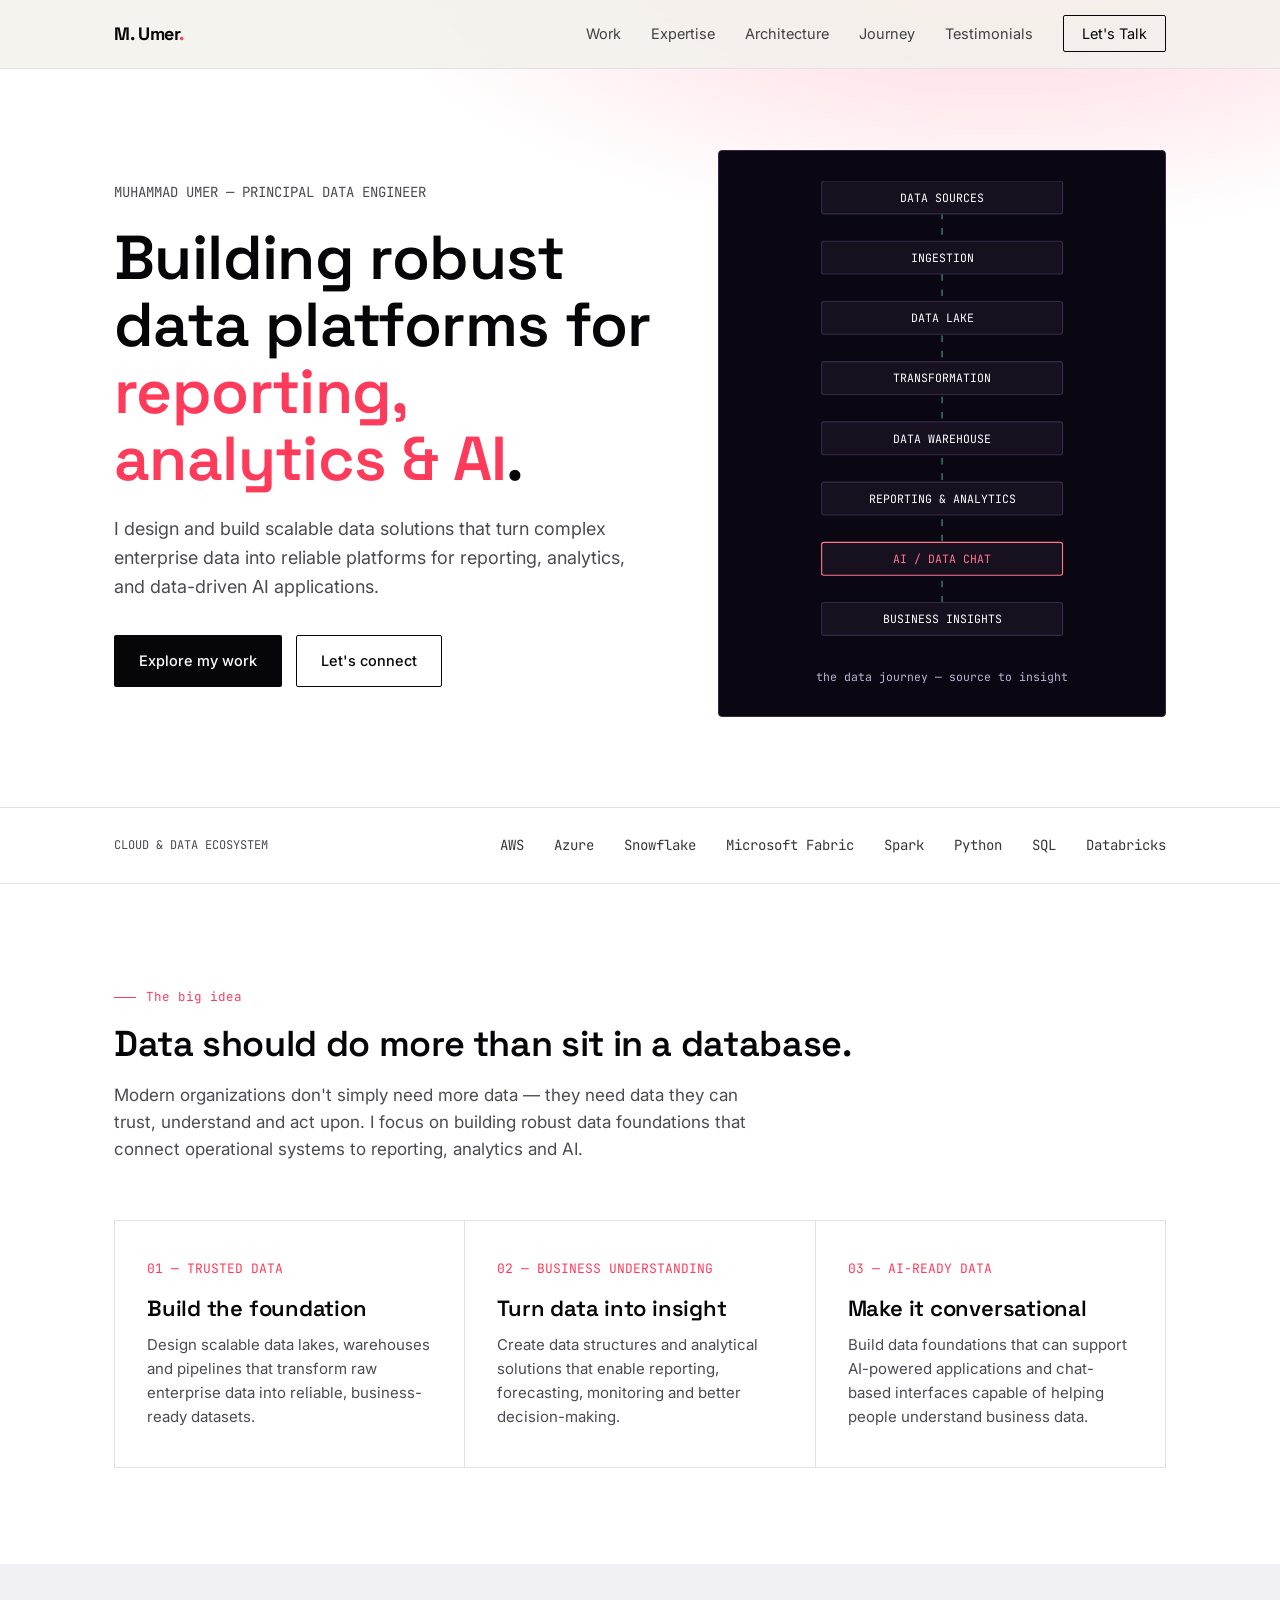
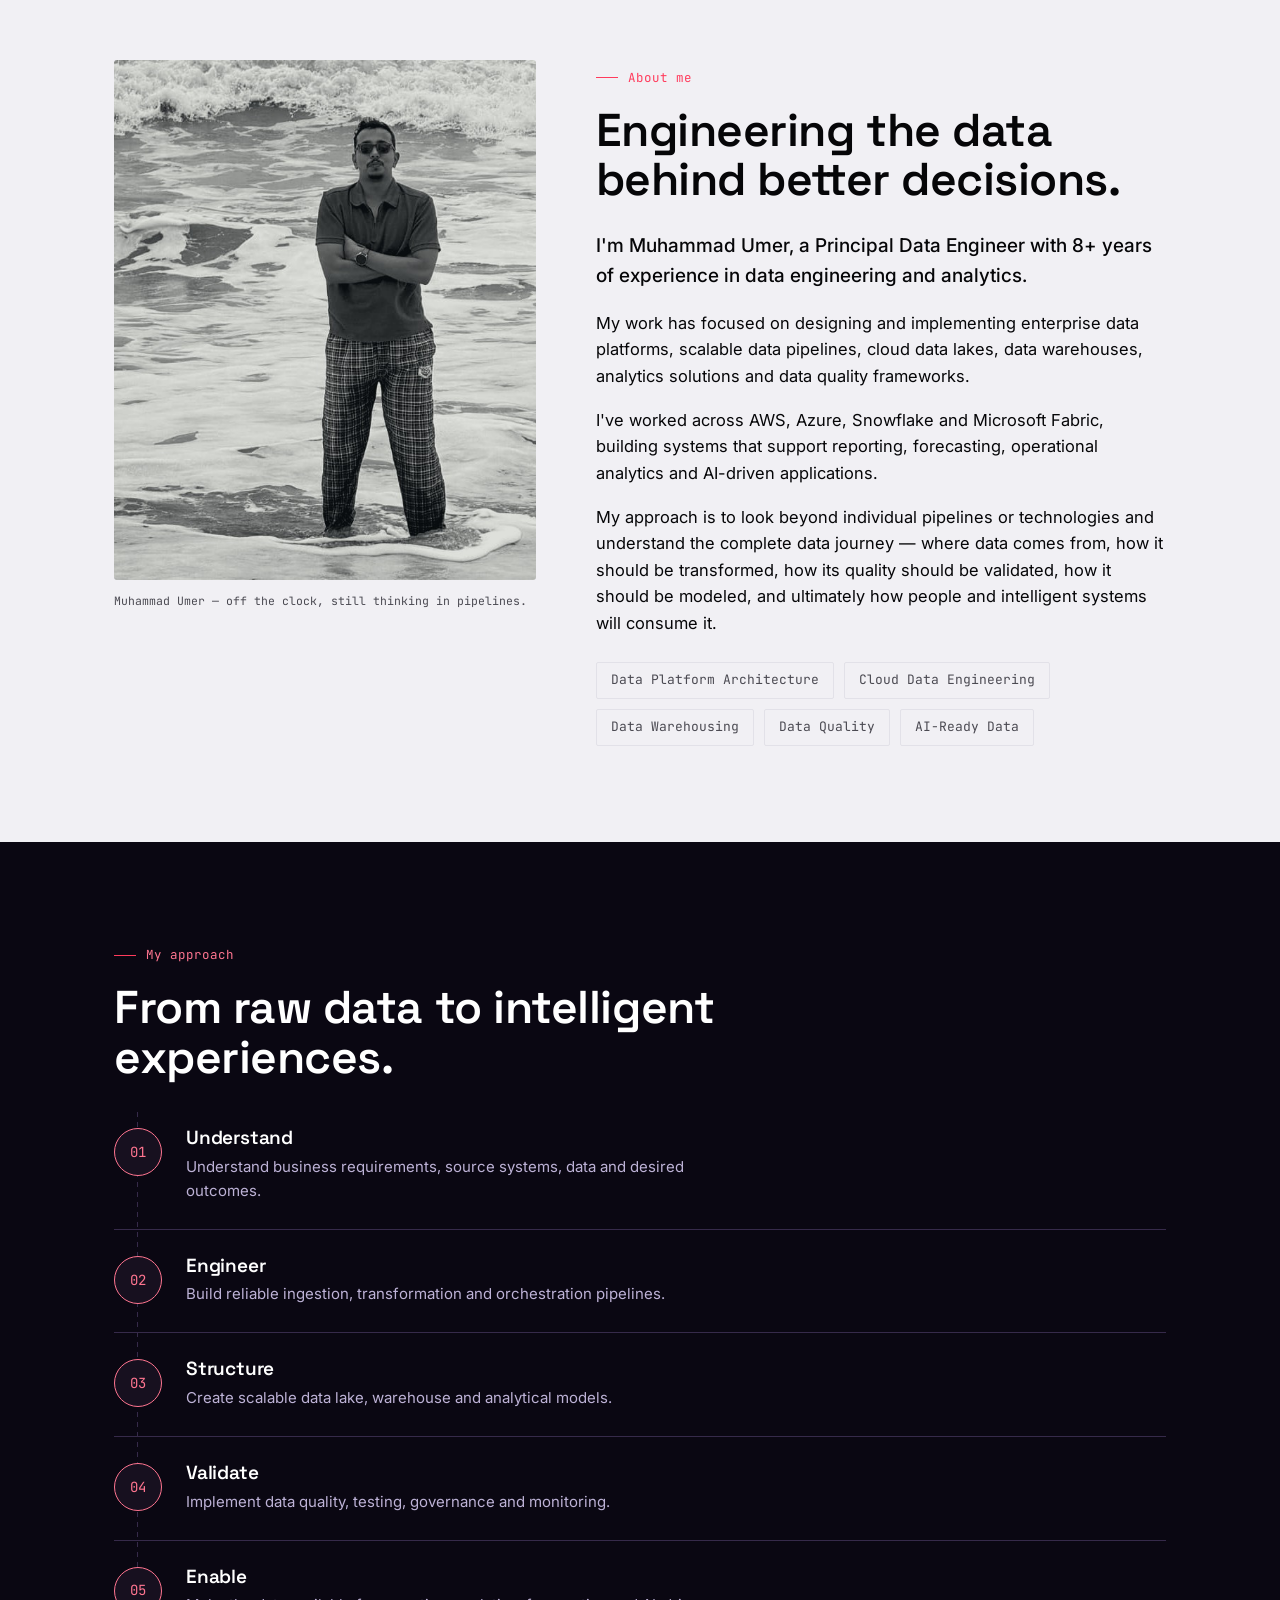
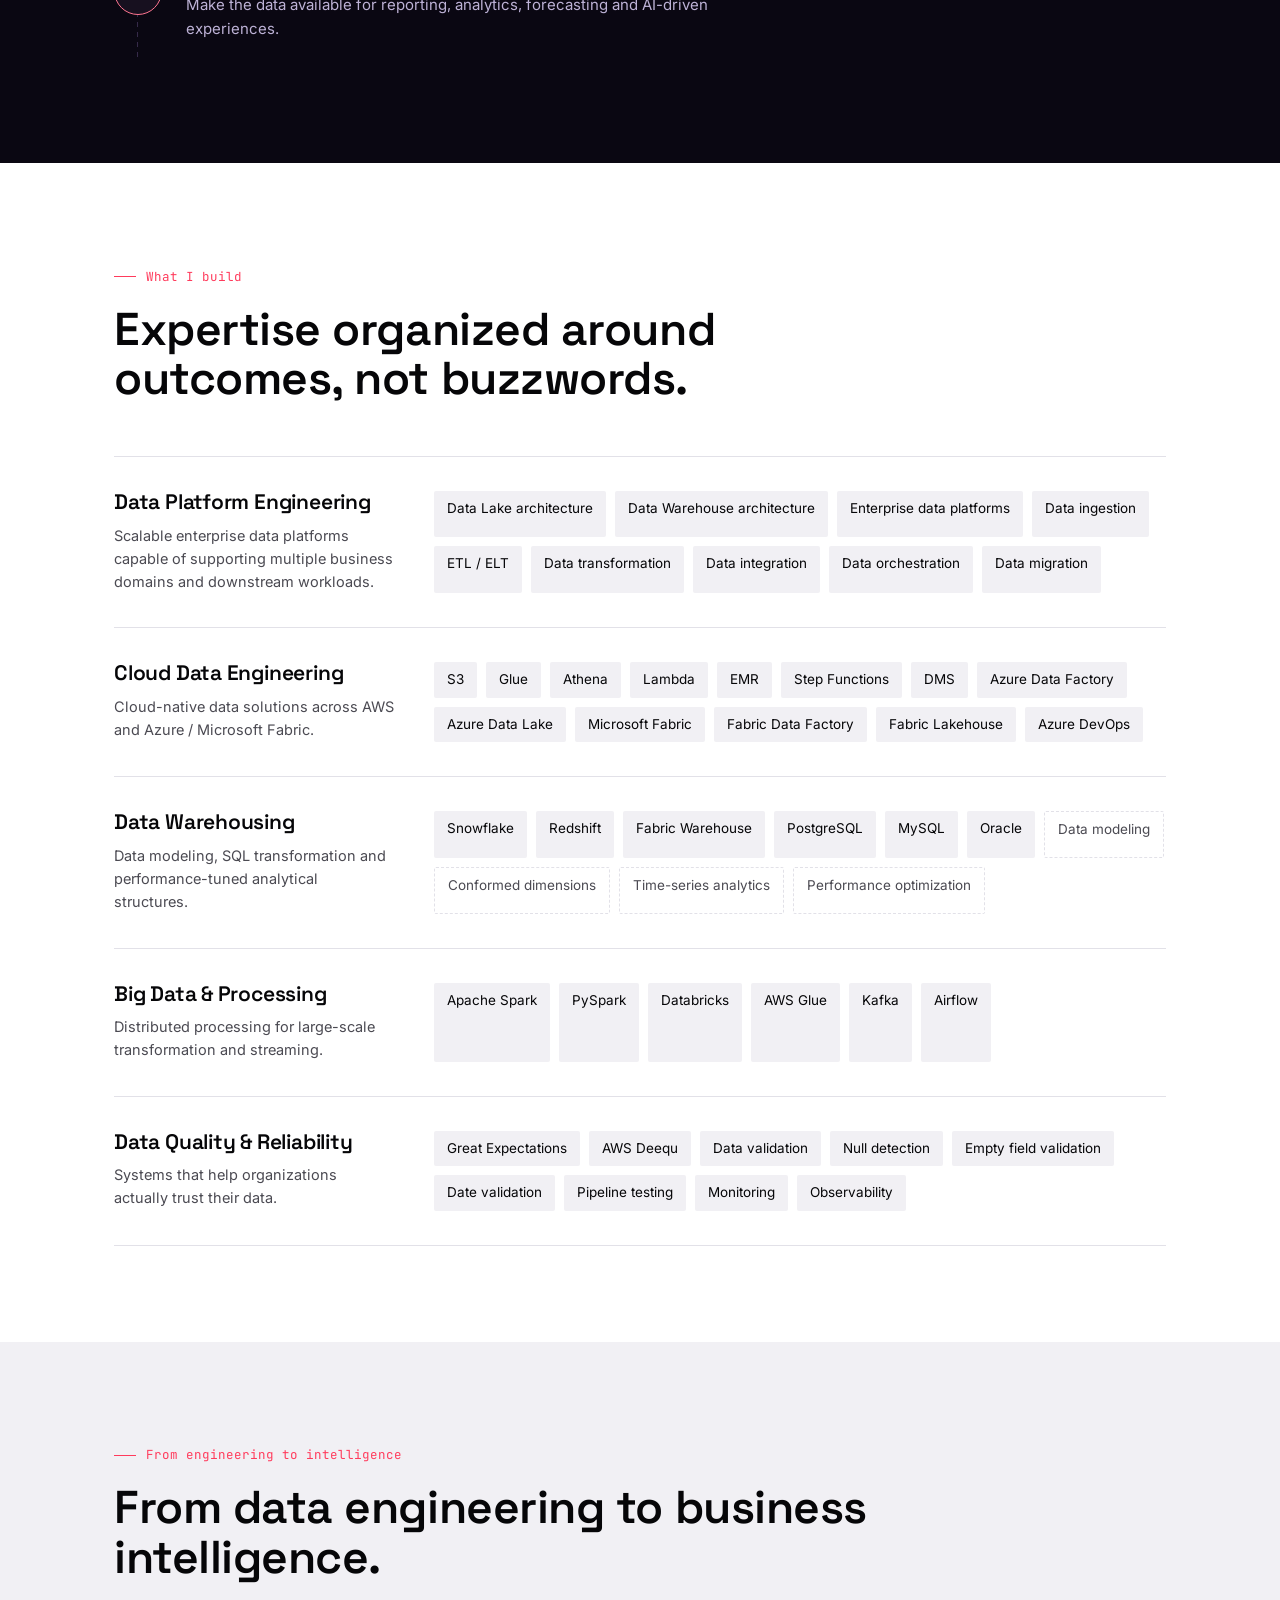
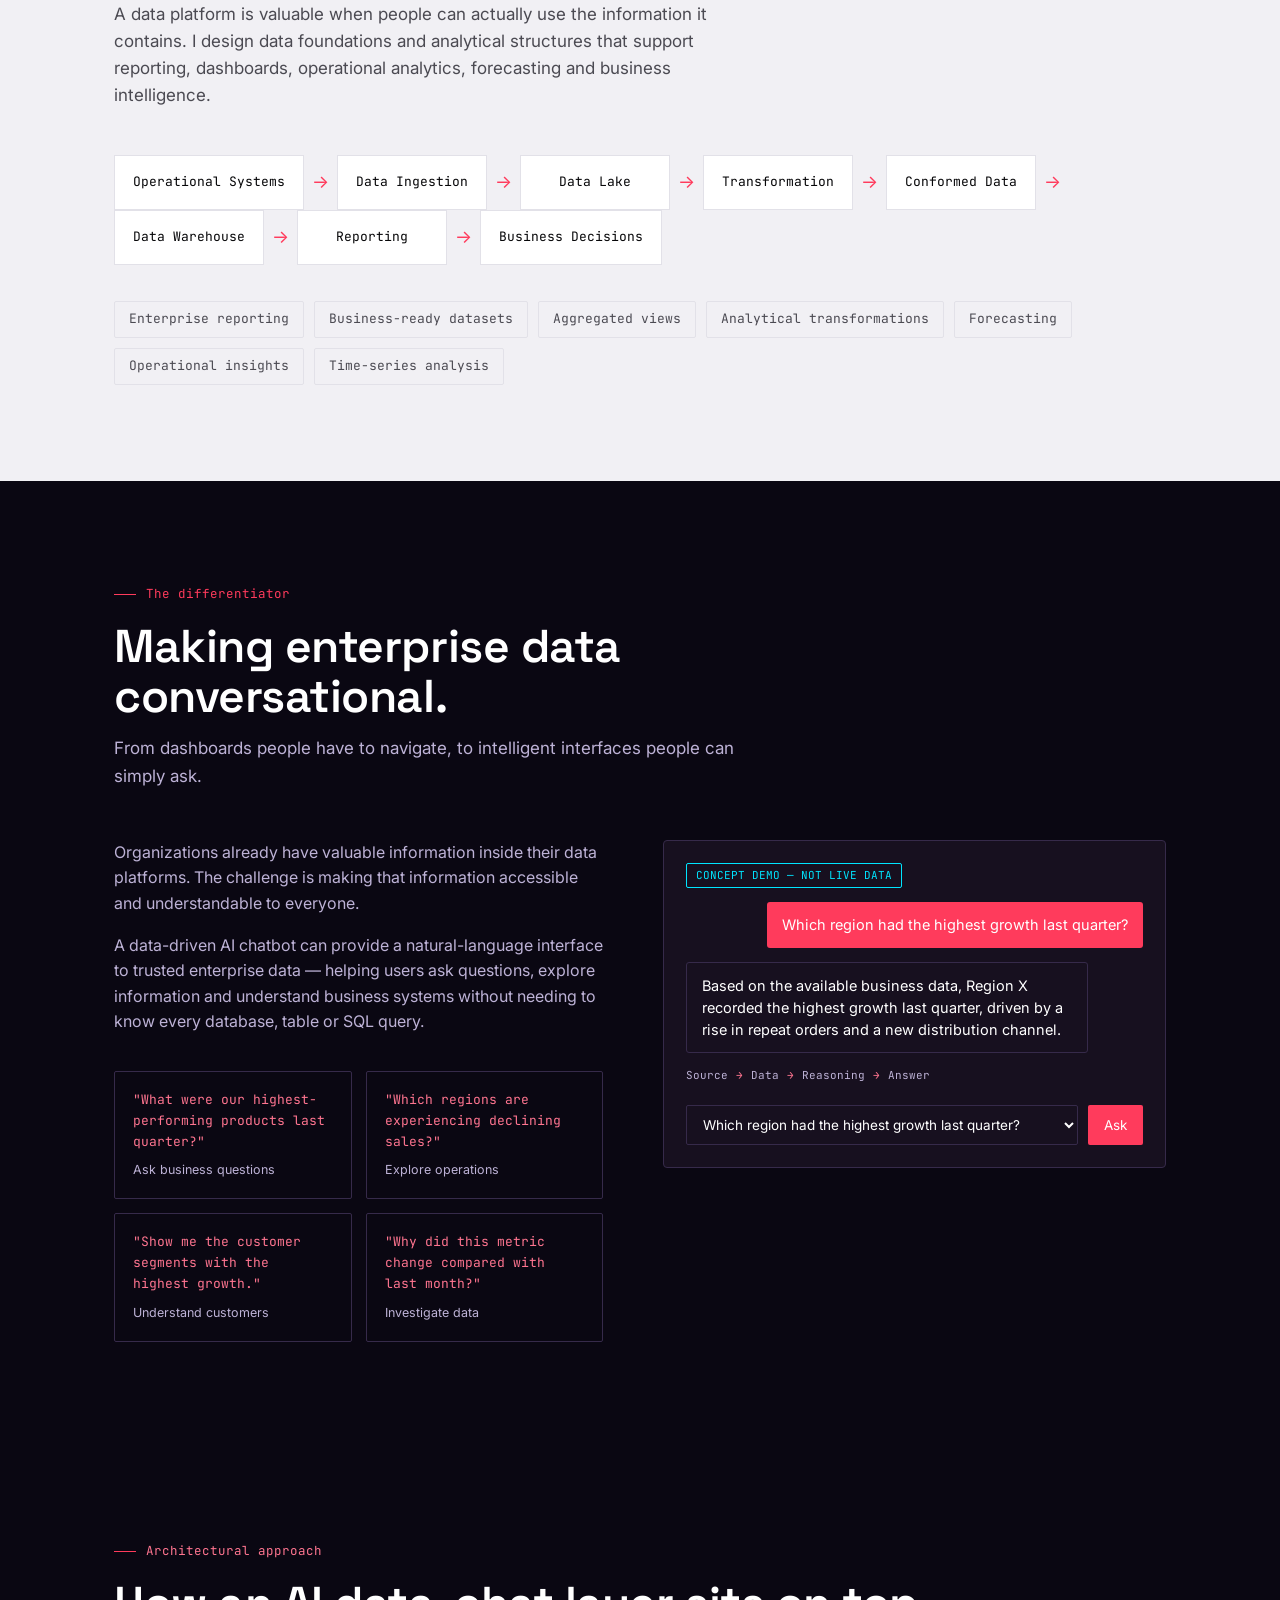
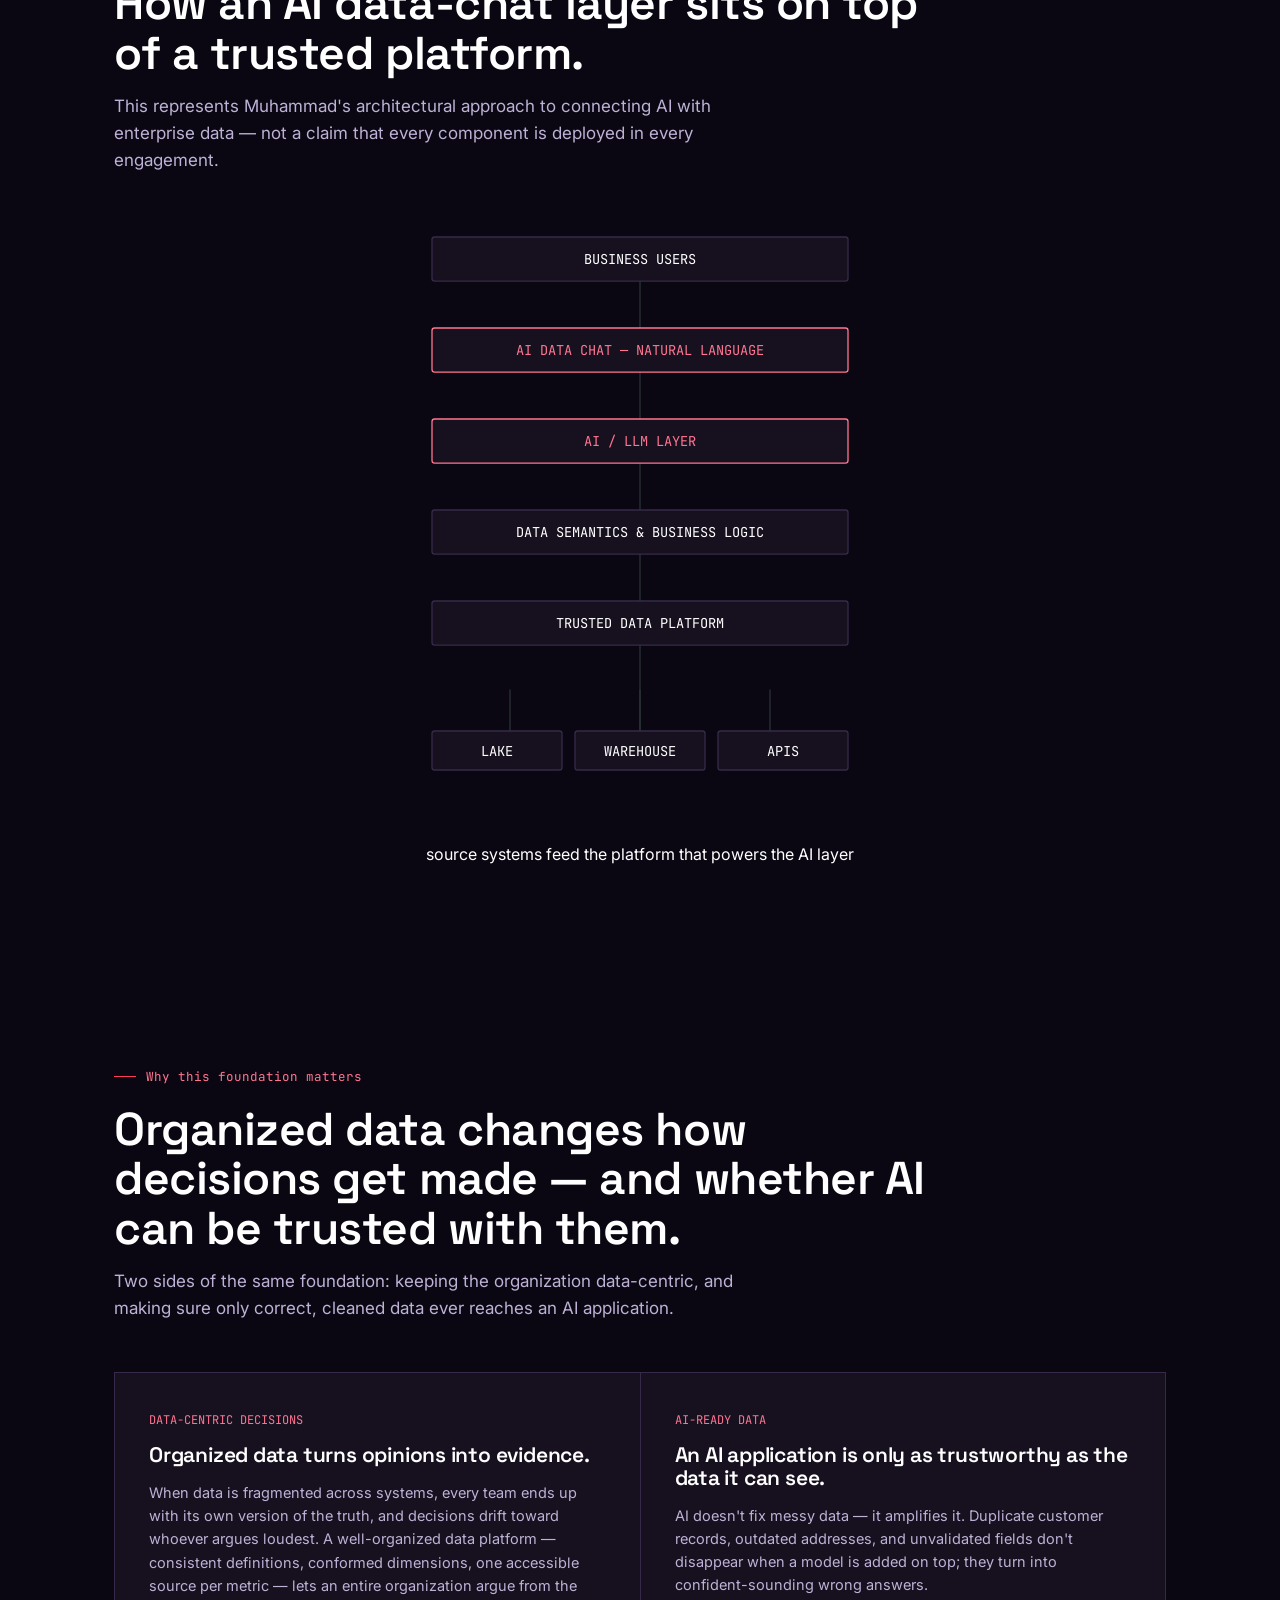
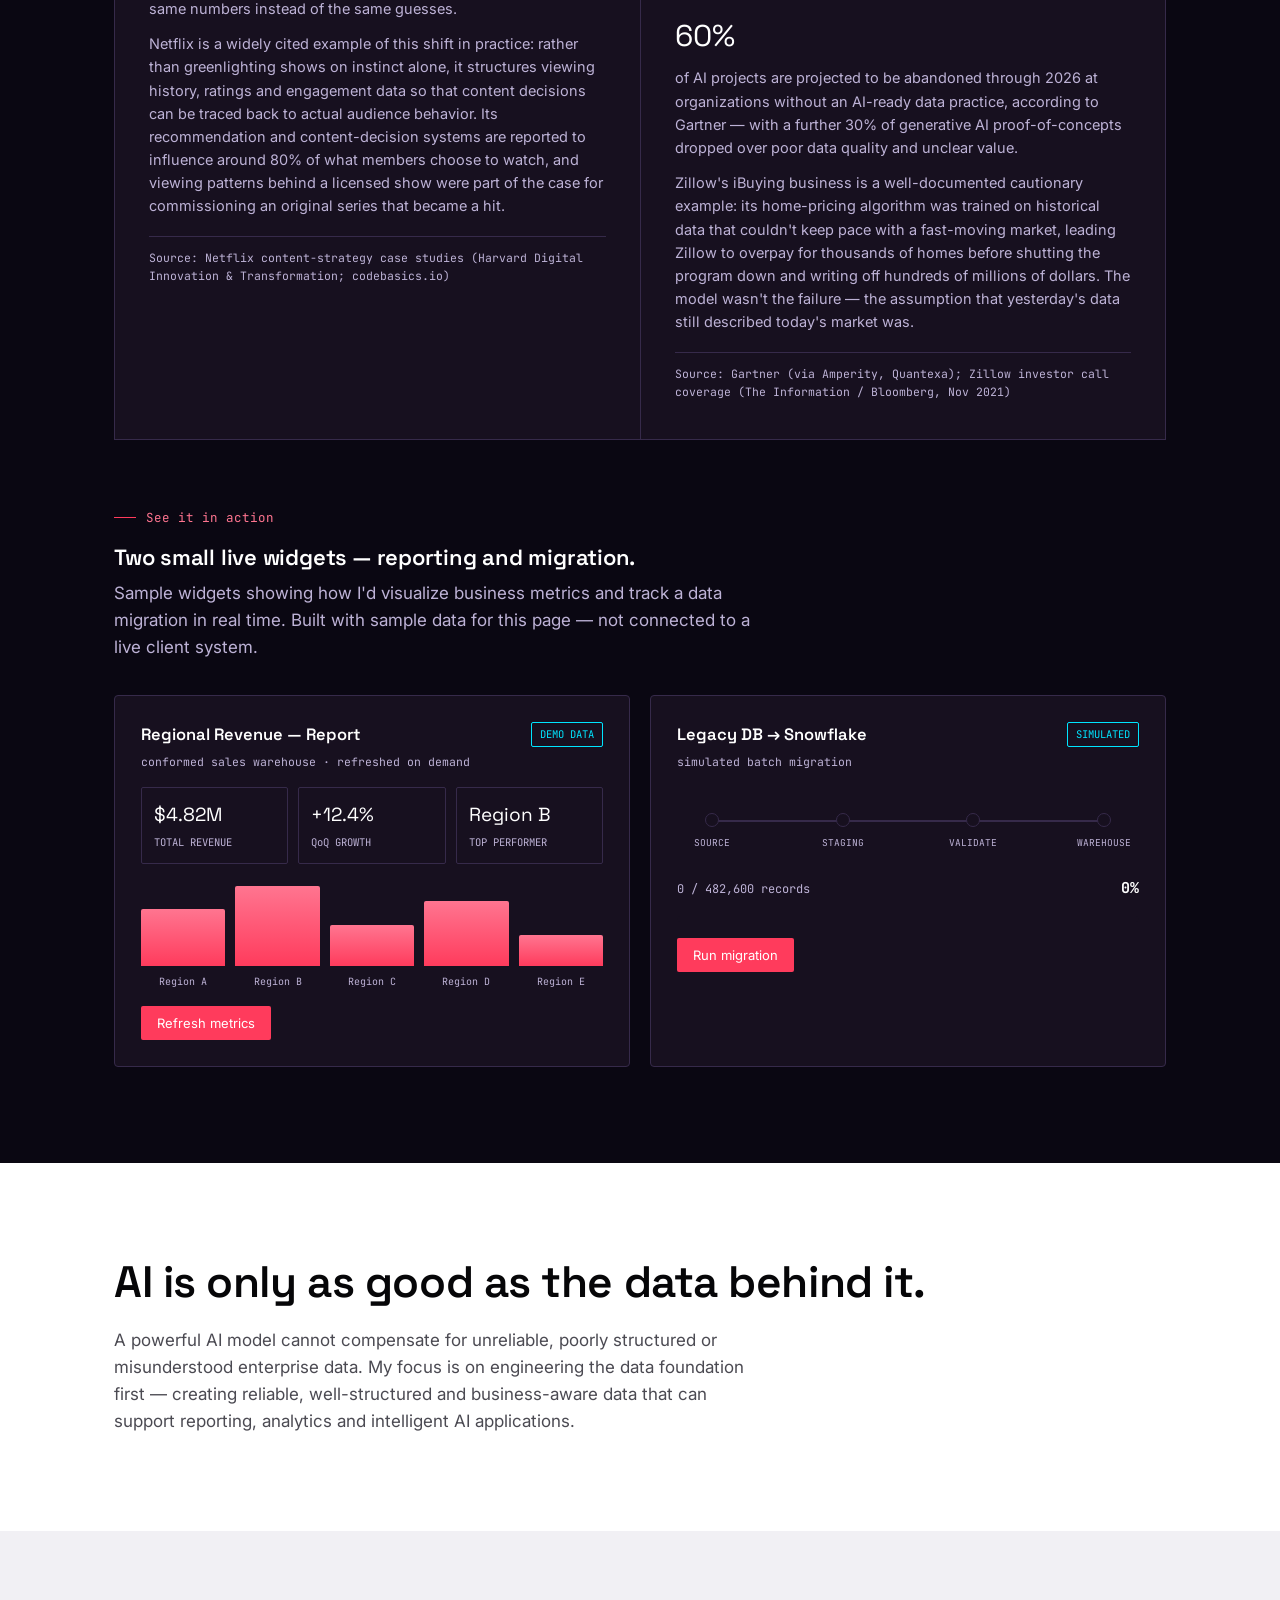
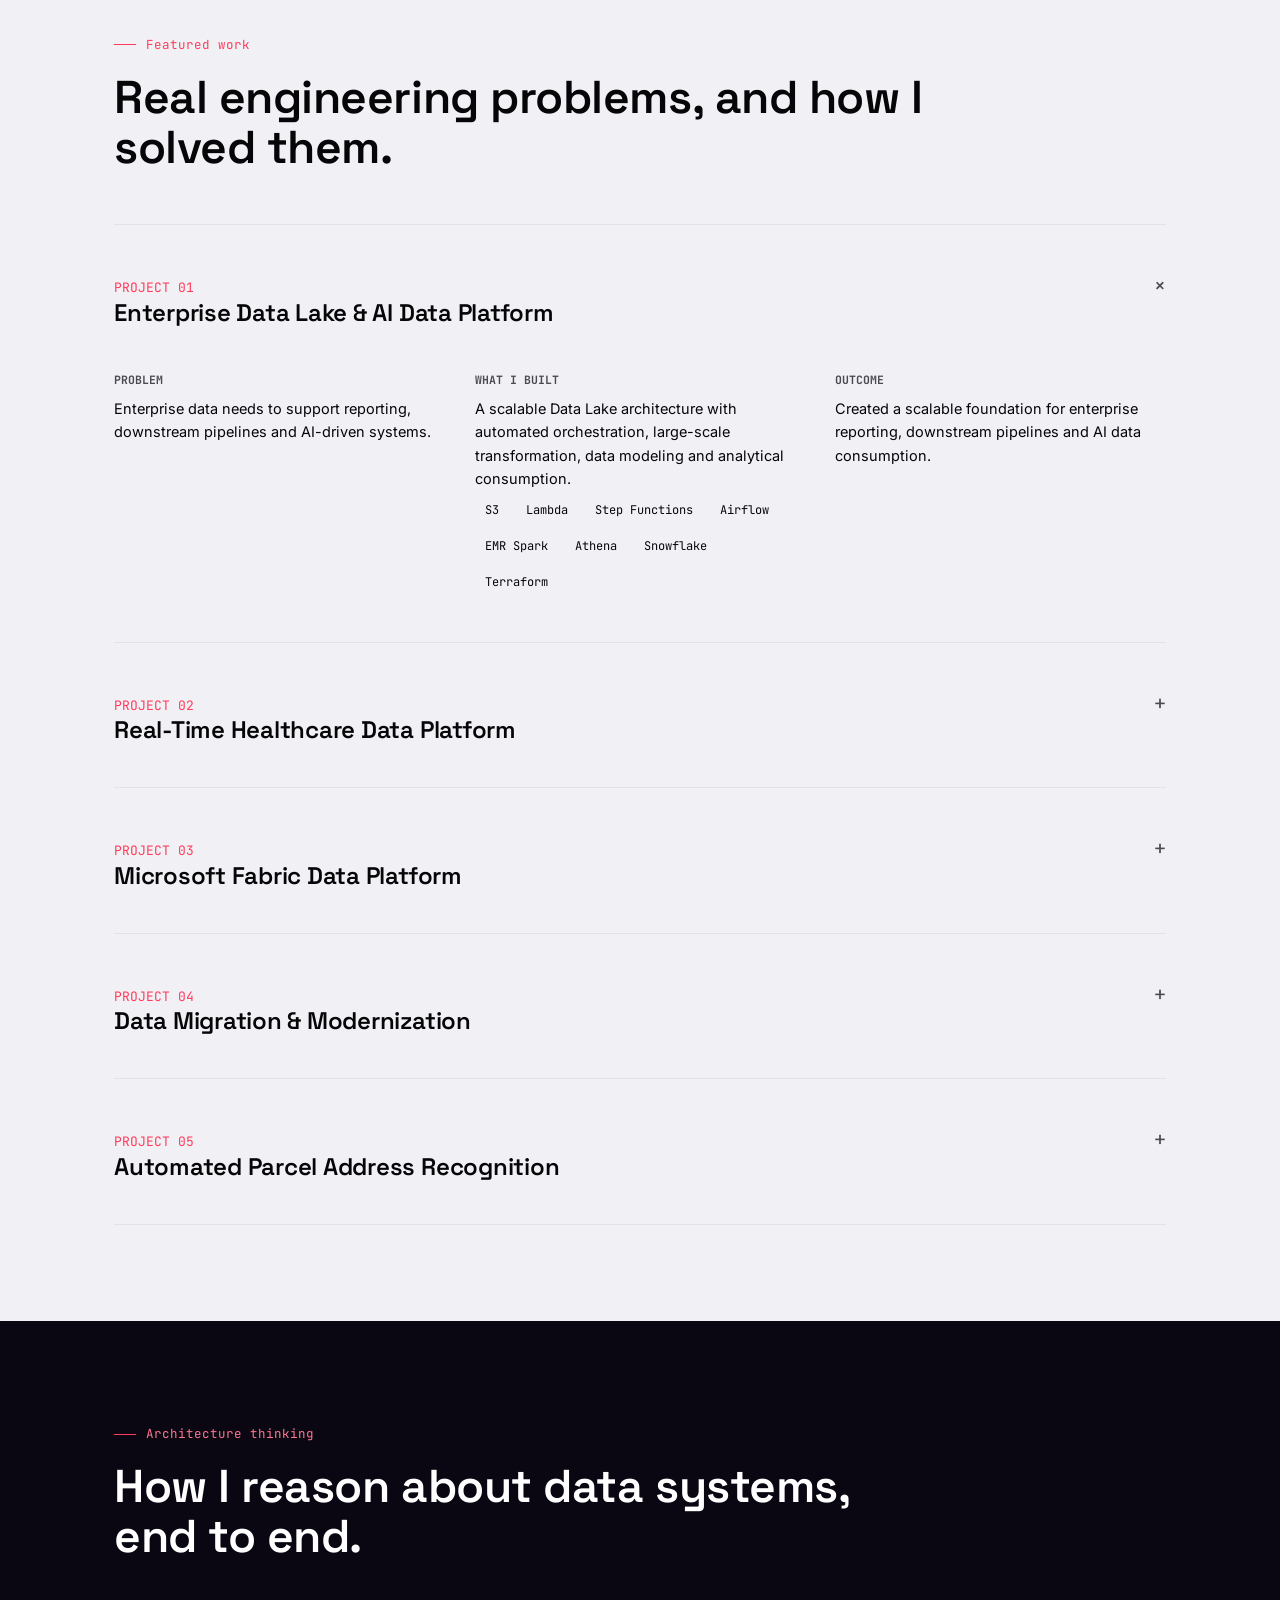
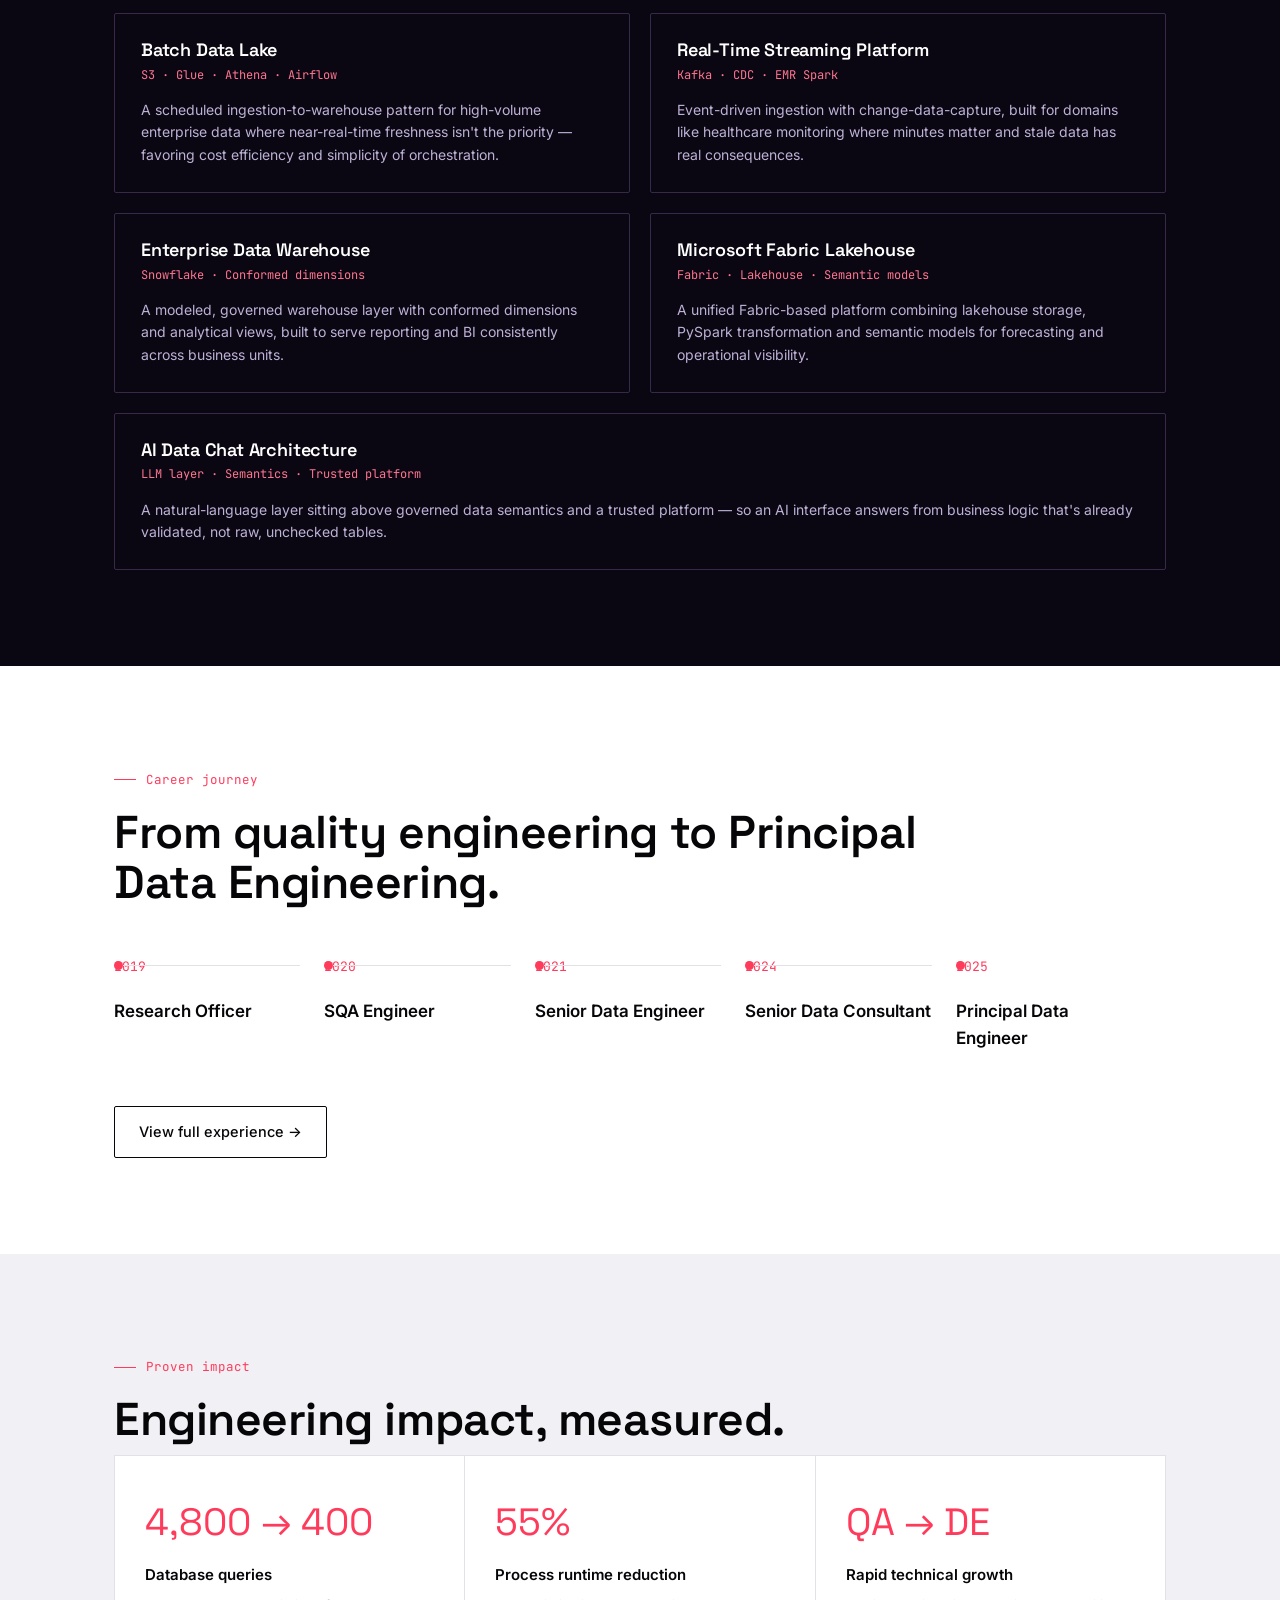
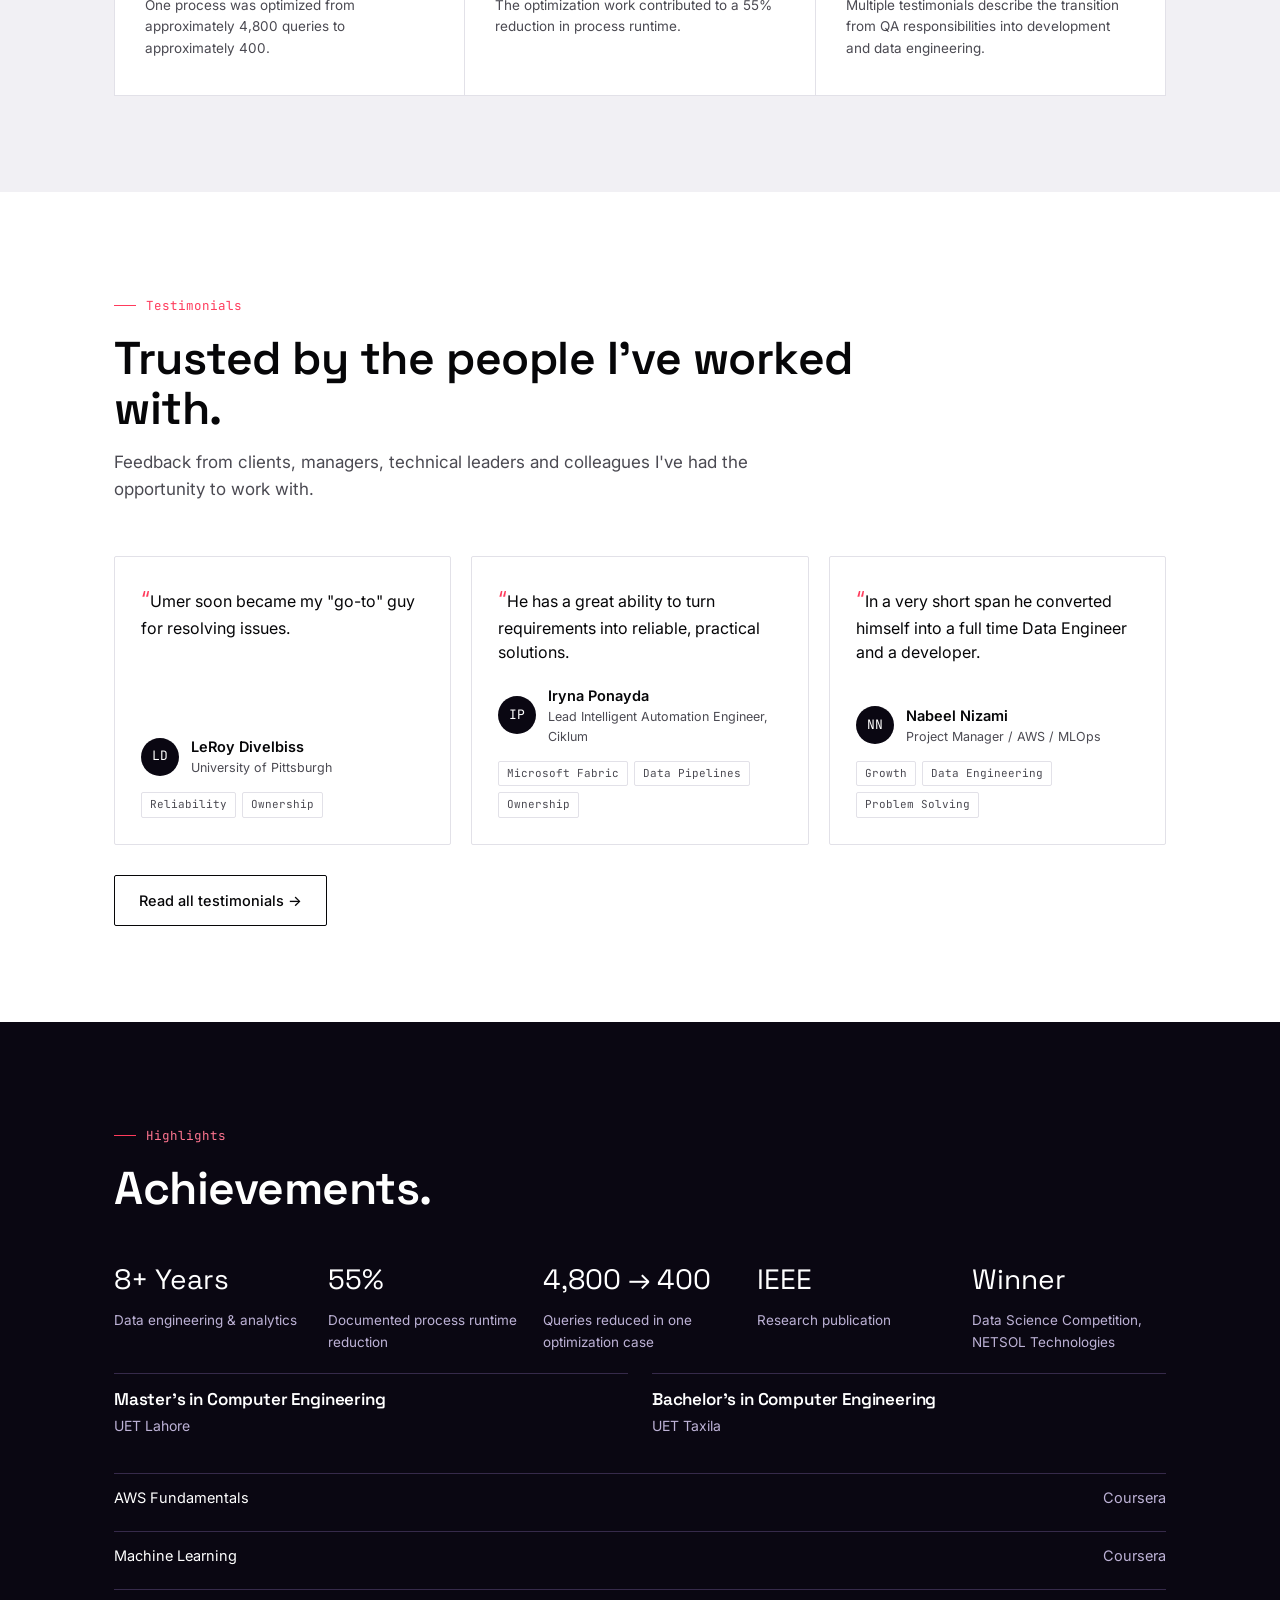
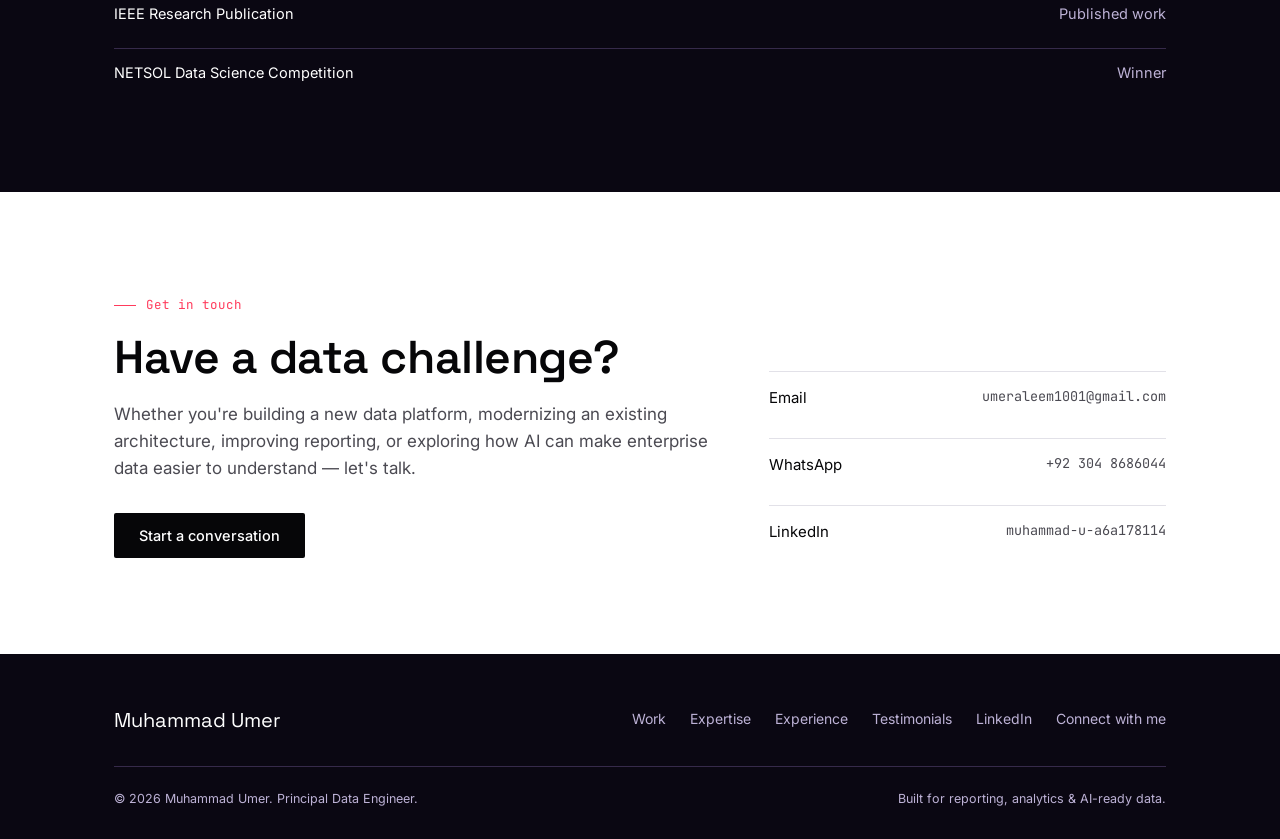
==== commit e6b22e09: "update the color schema , add examples , weidgets and reporting example" ====
--- a/index.html
+++ b/index.html
@@ -308,6 +308,99 @@
   </div>
 </section>
 
+<!-- ============ WHY THE FOUNDATION MATTERS ============ -->
+<section class="section on-dark">
+  <div class="wrap">
+    <div class="eyebrow">Why this foundation matters</div>
+    <h2 class="h-lg">Organized data changes how decisions get made — and whether AI can be trusted with them.</h2>
+    <p class="kicker" style="color:var(--muted-dark); margin-top:14px;">Two sides of the same foundation: keeping the organization data-centric, and making sure only correct, cleaned data ever reaches an AI application.</p>
+
+    <div class="evidence-grid">
+      <div class="evidence-card">
+        <div class="evidence-tag">DATA-CENTRIC DECISIONS</div>
+        <h3>Organized data turns opinions into evidence.</h3>
+        <p>When data is fragmented across systems, every team ends up with its own version of the truth, and decisions drift toward whoever argues loudest. A well-organized data platform — consistent definitions, conformed dimensions, one accessible source per metric — lets an entire organization argue from the same numbers instead of the same guesses.</p>
+        <p>Netflix is a widely cited example of this shift in practice: rather than greenlighting shows on instinct alone, it structures viewing history, ratings and engagement data so that content decisions can be traced back to actual audience behavior. Its recommendation and content-decision systems are reported to influence around 80% of what members choose to watch, and viewing patterns behind a licensed show were part of the case for commissioning an original series that became a hit.</p>
+        <div class="evidence-source">Source: Netflix content-strategy case studies (Harvard Digital Innovation &amp; Transformation; codebasics.io)</div>
+      </div>
+
+      <div class="evidence-card">
+        <div class="evidence-tag">AI-READY DATA</div>
+        <h3>An AI application is only as trustworthy as the data it can see.</h3>
+        <p>AI doesn't fix messy data — it amplifies it. Duplicate customer records, outdated addresses, and unvalidated fields don't disappear when a model is added on top; they turn into confident-sounding wrong answers.</p>
+        <div class="evidence-stat">60%</div>
+        <p style="margin-top:0;">of AI projects are projected to be abandoned through 2026 at organizations without an AI-ready data practice, according to Gartner — with a further 30% of generative AI proof-of-concepts dropped over poor data quality and unclear value.</p>
+        <p>Zillow's iBuying business is a well-documented cautionary example: its home-pricing algorithm was trained on historical data that couldn't keep pace with a fast-moving market, leading Zillow to overpay for thousands of homes before shutting the program down and writing off hundreds of millions of dollars. The model wasn't the failure — the assumption that yesterday's data still described today's market was.</p>
+        <div class="evidence-source">Source: Gartner (via Amperity, Quantexa); Zillow investor call coverage (The Information / Bloomberg, Nov 2021)</div>
+      </div>
+    </div>
+
+    <div style="margin-top:60px;">
+      <div class="eyebrow">See it in action</div>
+      <h3 style="color:var(--paper); font-size:22px; margin-bottom:10px;">Two small live widgets — reporting and migration.</h3>
+      <p class="kicker" style="color:var(--muted-dark); max-width:640px;">Sample widgets showing how I'd visualize business metrics and track a data migration in real time. Built with sample data for this page — not connected to a live client system.</p>
+    </div>
+
+    <div class="widgets-grid">
+      <!-- Reporting widget -->
+      <div class="widget-card">
+        <div class="widget-head">
+          <div>
+            <div class="widget-title">Regional Revenue — Report</div>
+            <div class="widget-sub">conformed sales warehouse · refreshed on demand</div>
+          </div>
+          <span class="widget-tag">DEMO DATA</span>
+        </div>
+
+        <div class="kpi-row">
+          <div class="kpi"><div class="kpi-val" id="kpiRevenue">$4.82M</div><div class="kpi-label">TOTAL REVENUE</div></div>
+          <div class="kpi"><div class="kpi-val" id="kpiGrowth">+12.4%</div><div class="kpi-label">QoQ GROWTH</div></div>
+          <div class="kpi"><div class="kpi-val" id="kpiTop">Region B</div><div class="kpi-label">TOP PERFORMER</div></div>
+        </div>
+
+        <div class="bar-chart" id="barChart">
+          <div class="bar-col"><div class="bar-fill" style="height:55%;"></div><div class="bar-name">Region A</div></div>
+          <div class="bar-col"><div class="bar-fill" style="height:88%;"></div><div class="bar-name">Region B</div></div>
+          <div class="bar-col"><div class="bar-fill" style="height:40%;"></div><div class="bar-name">Region C</div></div>
+          <div class="bar-col"><div class="bar-fill" style="height:63%;"></div><div class="bar-name">Region D</div></div>
+          <div class="bar-col"><div class="bar-fill" style="height:30%;"></div><div class="bar-name">Region E</div></div>
+        </div>
+
+        <button class="widget-btn" id="refreshReport">Refresh metrics</button>
+      </div>
+
+      <!-- Migration widget -->
+      <div class="widget-card">
+        <div class="widget-head">
+          <div>
+            <div class="widget-title">Legacy DB → Snowflake</div>
+            <div class="widget-sub">simulated batch migration</div>
+          </div>
+          <span class="widget-tag">SIMULATED</span>
+        </div>
+
+        <div class="migration-track">
+          <div class="migration-line"><div class="migration-line-fill" id="migLineFill"></div></div>
+          <div class="migration-stages">
+            <div class="migration-stage"><div class="migration-dot" id="dotSource"></div><div class="migration-stage-label">SOURCE</div></div>
+            <div class="migration-stage"><div class="migration-dot" id="dotStaging"></div><div class="migration-stage-label">STAGING</div></div>
+            <div class="migration-stage"><div class="migration-dot" id="dotValidate"></div><div class="migration-stage-label">VALIDATE</div></div>
+            <div class="migration-stage"><div class="migration-dot" id="dotWarehouse"></div><div class="migration-stage-label">WAREHOUSE</div></div>
+          </div>
+        </div>
+
+        <div class="migration-progress-row">
+          <span id="migRecords">0 / 482,600 records</span>
+          <strong id="migPercent">0%</strong>
+        </div>
+        <div class="progress-bar"><div class="progress-bar-fill" id="migProgressFill"></div></div>
+
+        <button class="widget-btn" id="runMigration">Run migration</button>
+      </div>
+    </div>
+  </div>
+</section>
+
 <!-- ============ DIFFERENTIATOR STATEMENT ============ -->
 <section class="section statement">
   <div class="wrap">
--- a/style.css
+++ b/style.css
@@ -3,19 +3,20 @@
    Design tokens
    ============================================================ */
 :root{
-  --ink:        #12181A;   /* near-black, primary text on light */
-  --paper:      #F4F2EC;   /* warm off-white background */
-  --paper-dim:  #EAE7DE;   /* slightly deeper off-white for panels */
-  --charcoal:   #0E1416;   /* deep charcoal, dark sections */
-  --charcoal-2: #161E21;   /* dark panel on charcoal */
-  --line:       #D8D4C8;   /* hairline on light */
-  --line-dark:  #2A3336;   /* hairline on dark */
-  --muted:      #6B6A63;   /* muted text on light */
-  --muted-dark: #92A2A0;   /* muted text on dark */
-  --teal:       #1F6F63;   /* signal accent — data flow */
-  --teal-soft:  #4E948A;
-  --teal-glow:  rgba(31,111,99,0.18);
-  --amber:      #C98A3E;   /* rare second accent — used only for highlight numerals */
+  /* ---- Vibrant / high-contrast variant ---- */
+  --ink:        #060608;   /* true near-black, primary text on light */
+  --paper:      #FFFFFF;   /* pure white background */
+  --paper-dim:  #F1F0F4;   /* light panel */
+  --charcoal:   #0A0712;   /* deep near-black with a violet cast */
+  --charcoal-2: #17101F;   /* dark panel */
+  --line:       #E2E1E8;   /* hairline on light */
+  --line-dark:  #362A4A;   /* hairline on dark, violet-tinted */
+  --muted:      #4B4A52;   /* muted text on light */
+  --muted-dark: #BDB2D6;   /* muted text on dark, lavender */
+  --teal:       #FF3B5C;   /* signal accent — vivid coral/red, data flow */
+  --teal-soft:  #FF7590;
+  --teal-glow:  rgba(255,59,92,0.24);
+  --amber:      #00E5FF;   /* rare second accent — vivid cyan for highlight numerals */
 
   --font-head: 'Space Grotesk', 'Arial Narrow', sans-serif;
   --font-body: 'Inter', -apple-system, BlinkMacSystemFont, sans-serif;
@@ -244,18 +245,68 @@
 .chat-demo-tag{ font-family:var(--font-mono); font-size:11px; color:var(--amber); border:1px solid var(--amber); align-self:flex-start; padding:3px 9px; border-radius:2px; }
 .chat-msg{ max-width:88%; padding:12px 15px; border-radius:3px; font-size:14.5px; line-height:1.5; }
 .chat-msg.user{ align-self:flex-end; background:var(--teal); color:#fff; }
-.chat-msg.ai{ align-self:flex-start; background:#1D2528; color:var(--paper); border:1px solid var(--line-dark); }
+.chat-msg.ai{ align-self:flex-start; background:var(--charcoal-2); color:var(--paper); border:1px solid var(--line-dark); }
 .chat-trace{ display:flex; gap:8px; flex-wrap:wrap; font-family:var(--font-mono); font-size:11px; color:var(--muted-dark); margin-top:auto; }
 .chat-trace span:not(:last-child)::after{ content:"→"; margin-left:8px; color:var(--teal-soft); }
 .chat-input-row{ display:flex; gap:10px; margin-top:6px; }
 .chat-input-row select{
-  flex:1; background:#1D2528; border:1px solid var(--line-dark); color:var(--paper);
+  flex:1; background:var(--charcoal-2); border:1px solid var(--line-dark); color:var(--paper);
   padding:10px 12px; font-size:13.5px; border-radius:2px; font-family:var(--font-body);
 }
 .chat-input-row button{
   background:var(--teal); color:#fff; border:0; padding:10px 16px; border-radius:2px; cursor:pointer; font-size:13.5px;
 }
 .chat-input-row button:hover{ background:var(--teal-soft); }
+
+/* ---------------- Evidence / why it matters ---------------- */
+.evidence-grid{ display:grid; grid-template-columns:1fr 1fr; gap:1px; background:var(--line-dark); border:1px solid var(--line-dark); margin-top:50px; }
+.evidence-card{ background:var(--charcoal-2); padding:38px 34px; }
+.evidence-card .evidence-tag{ font-family:var(--font-mono); font-size:12px; color:var(--teal-soft); }
+.evidence-card h3{ color:var(--paper); font-size:21px; margin:14px 0 14px; }
+.evidence-card p{ color:var(--muted-dark); font-size:14.5px; margin-bottom:12px; }
+.evidence-stat{ font-family:var(--font-head); font-size:30px; color:var(--paper); margin:16px 0 6px; }
+.evidence-source{ font-family:var(--font-mono); font-size:11.5px; color:var(--muted-dark); border-top:1px solid var(--line-dark); padding-top:12px; margin-top:18px; }
+.evidence-source a{ color:var(--teal-soft); }
+
+/* ---------------- Live widgets (reporting + migration demos) ---------------- */
+.widgets-grid{ display:grid; grid-template-columns:1fr 1fr; gap:20px; margin-top:34px; }
+.widget-card{ background:var(--charcoal-2); border:1px solid var(--line-dark); border-radius:4px; padding:26px; display:flex; flex-direction:column; gap:16px; }
+.widget-head{ display:flex; justify-content:space-between; align-items:flex-start; gap:12px; }
+.widget-title{ color:var(--paper); font-size:16.5px; font-weight:600; font-family:var(--font-head); }
+.widget-sub{ font-family:var(--font-mono); font-size:11.5px; color:var(--muted-dark); margin-top:4px; }
+.widget-tag{ font-family:var(--font-mono); font-size:10.5px; color:var(--amber); border:1px solid var(--amber); padding:3px 8px; border-radius:2px; white-space:nowrap; flex-shrink:0; }
+
+/* reporting widget */
+.kpi-row{ display:grid; grid-template-columns:repeat(3,1fr); gap:10px; }
+.kpi{ background:var(--charcoal-2); border:1px solid var(--line-dark); border-radius:2px; padding:12px; }
+.kpi-val{ font-family:var(--font-head); font-size:19px; color:var(--paper); }
+.kpi-label{ font-family:var(--font-mono); font-size:10.5px; color:var(--muted-dark); margin-top:4px; }
+.bar-chart{ display:flex; align-items:flex-end; gap:10px; height:110px; padding-top:6px; }
+.bar-col{ flex:1; display:flex; flex-direction:column; align-items:center; justify-content:flex-end; height:100%; gap:8px; }
+.bar-fill{ width:100%; background:linear-gradient(180deg, var(--teal-soft), var(--teal)); border-radius:2px 2px 0 0; transition:height .6s cubic-bezier(.4,0,.2,1); }
+.bar-name{ font-family:var(--font-mono); font-size:10px; color:var(--muted-dark); }
+
+/* migration widget */
+.migration-track{ position:relative; padding:26px 0 10px; }
+.migration-stages{ display:flex; justify-content:space-between; }
+.migration-stage{ display:flex; flex-direction:column; align-items:center; gap:8px; width:70px; }
+.migration-dot{ width:14px; height:14px; border-radius:50%; background:var(--charcoal-2); border:1.5px solid var(--line-dark); transition:background .3s, border-color .3s; z-index:1; }
+.migration-dot.done{ background:var(--teal); border-color:var(--teal); }
+.migration-stage-label{ font-family:var(--font-mono); font-size:9.5px; color:var(--muted-dark); text-align:center; }
+.migration-line{ position:absolute; top:33px; left:35px; right:35px; height:2px; background:var(--line-dark); }
+.migration-line-fill{ position:absolute; top:0; left:0; height:100%; width:0%; background:var(--teal); transition:width .1s linear; }
+.migration-progress-row{ display:flex; justify-content:space-between; align-items:baseline; font-family:var(--font-mono); font-size:12px; color:var(--muted-dark); }
+.migration-progress-row strong{ color:var(--paper); font-size:15px; }
+.progress-bar{ height:6px; background:var(--charcoal-2); border-radius:3px; overflow:hidden; }
+.progress-bar-fill{ height:100%; width:0%; background:var(--teal); border-radius:3px; transition:width .1s linear; }
+.widget-btn{ align-self:flex-start; background:var(--teal); color:#fff; border:0; padding:9px 16px; border-radius:2px; cursor:pointer; font-size:13px; font-family:var(--font-body); }
+.widget-btn:hover{ background:var(--teal-soft); }
+.widget-btn:disabled{ opacity:0.5; cursor:not-allowed; }
+
+@media (max-width:760px){
+  .widgets-grid{ grid-template-columns:1fr; }
+  .kpi-row{ grid-template-columns:1fr 1fr; }
+}
 
 /* ---------------- Differentiator statement ---------------- */
 .statement{ text-align:left; }
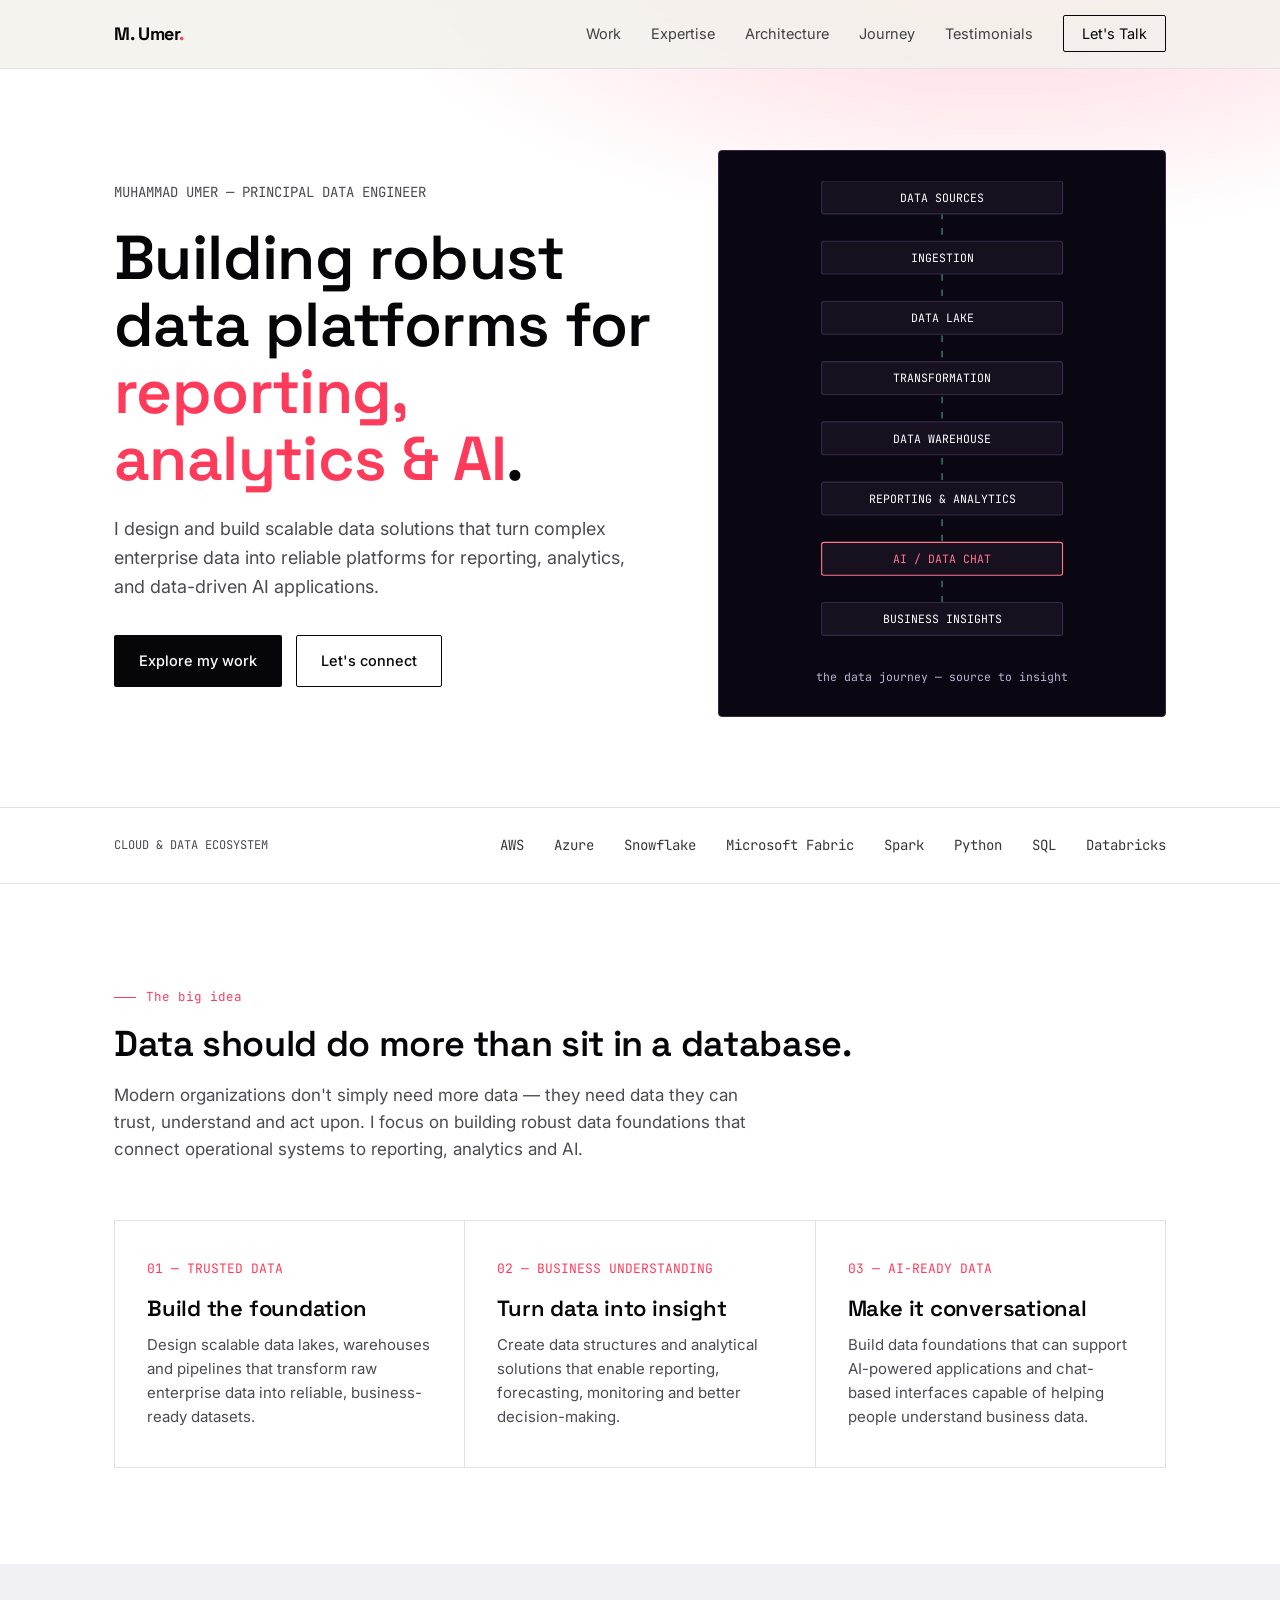
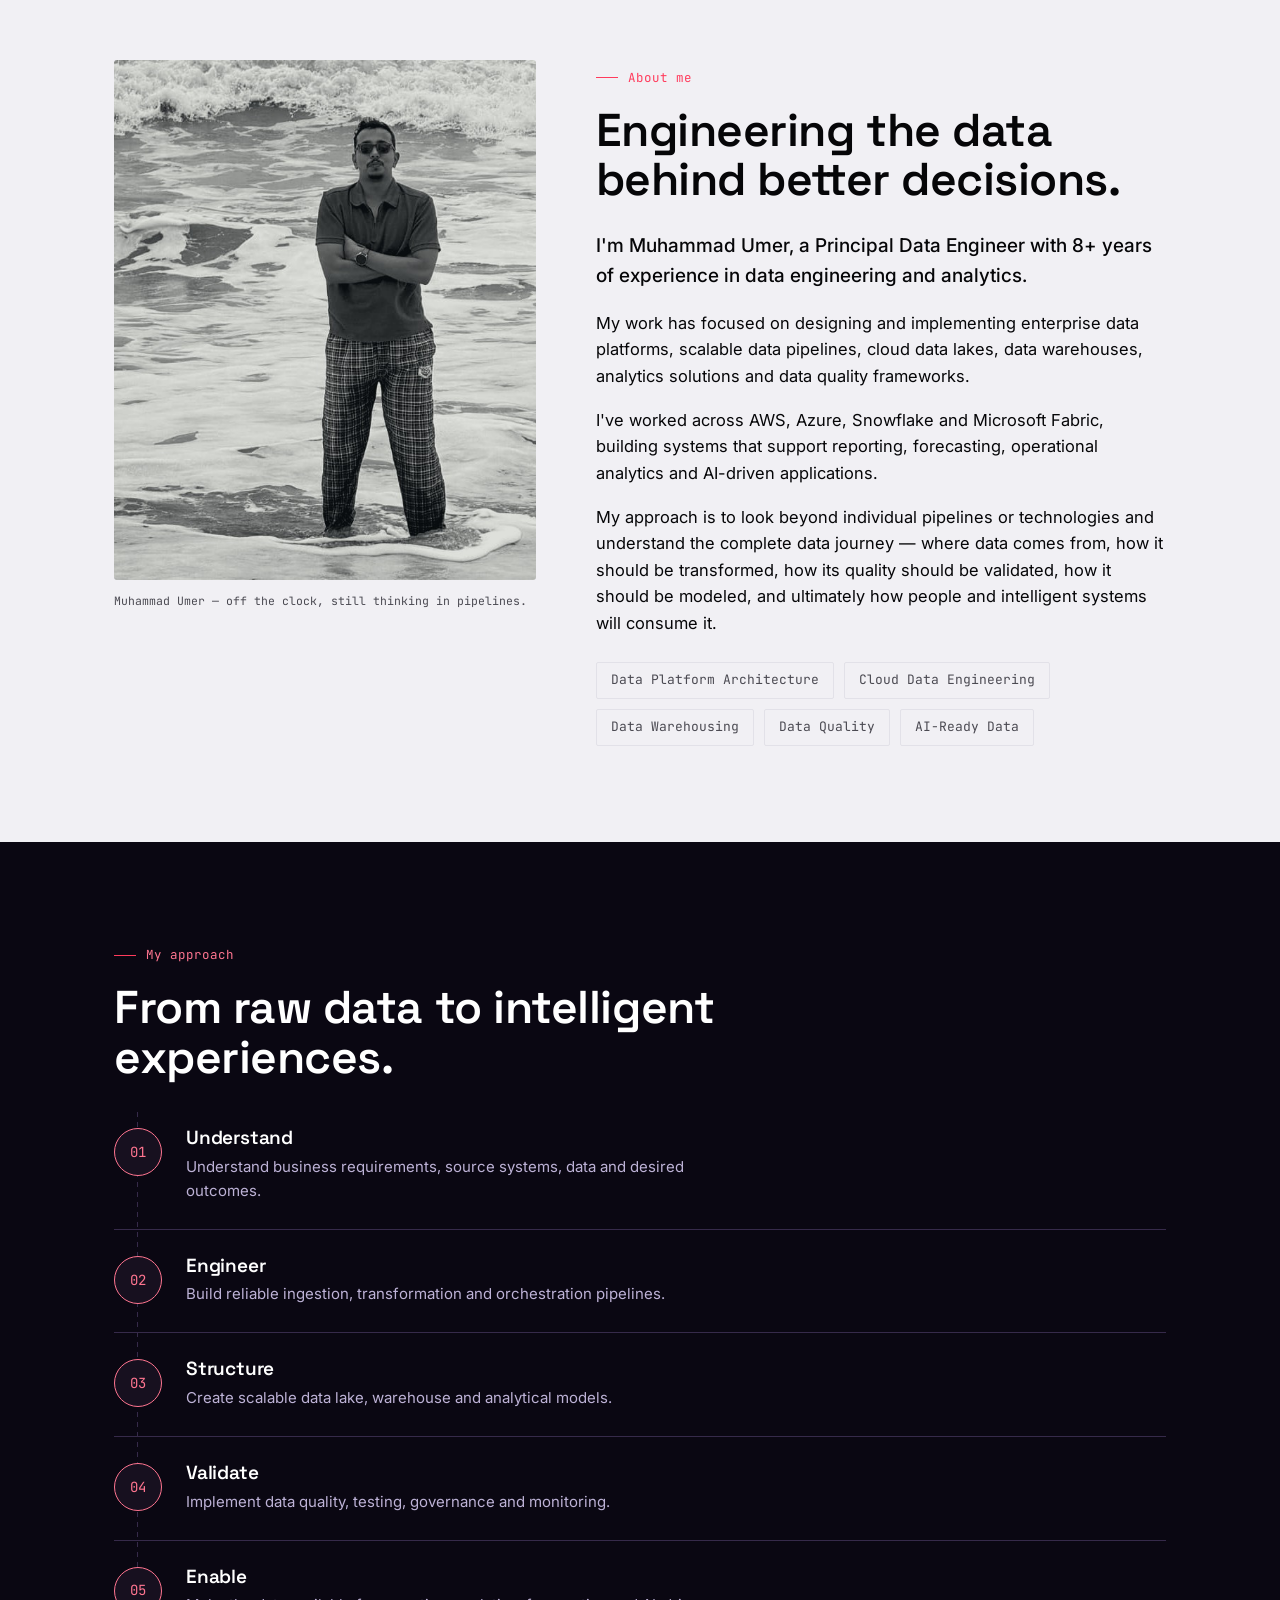
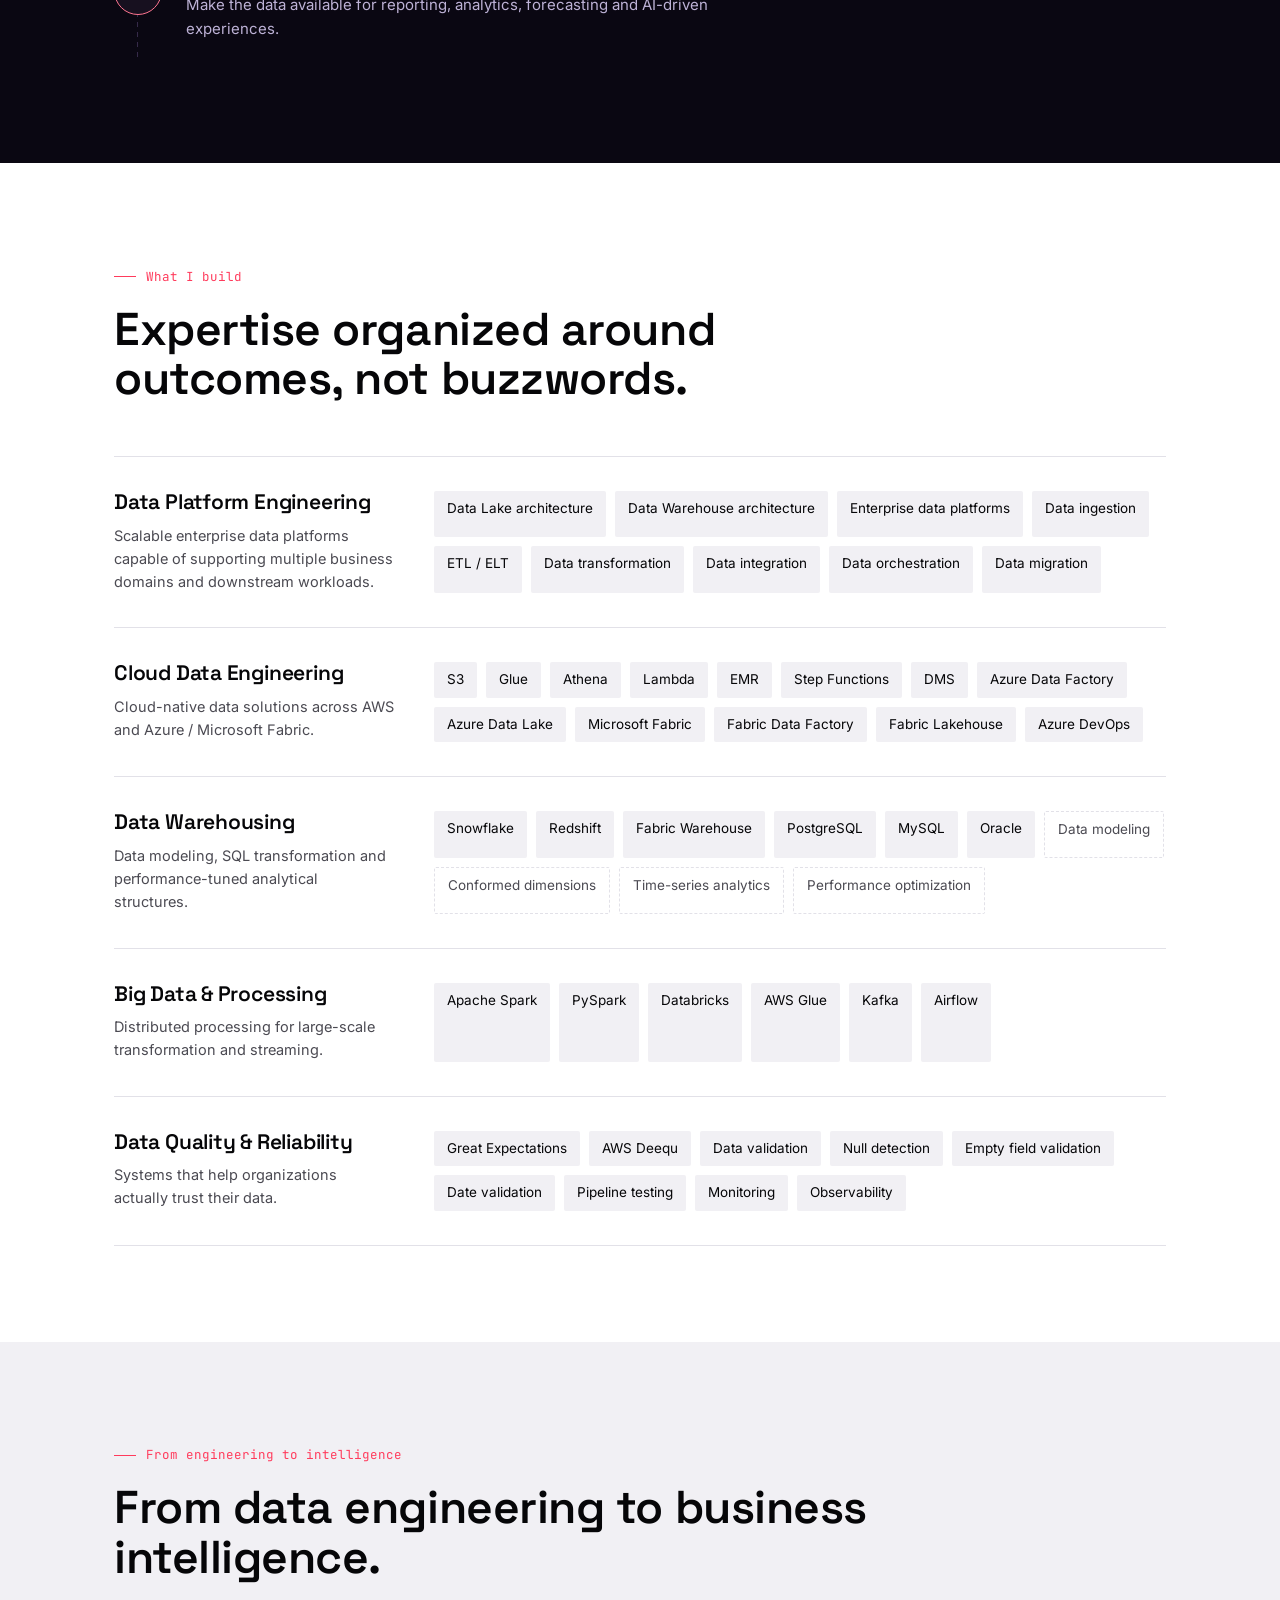
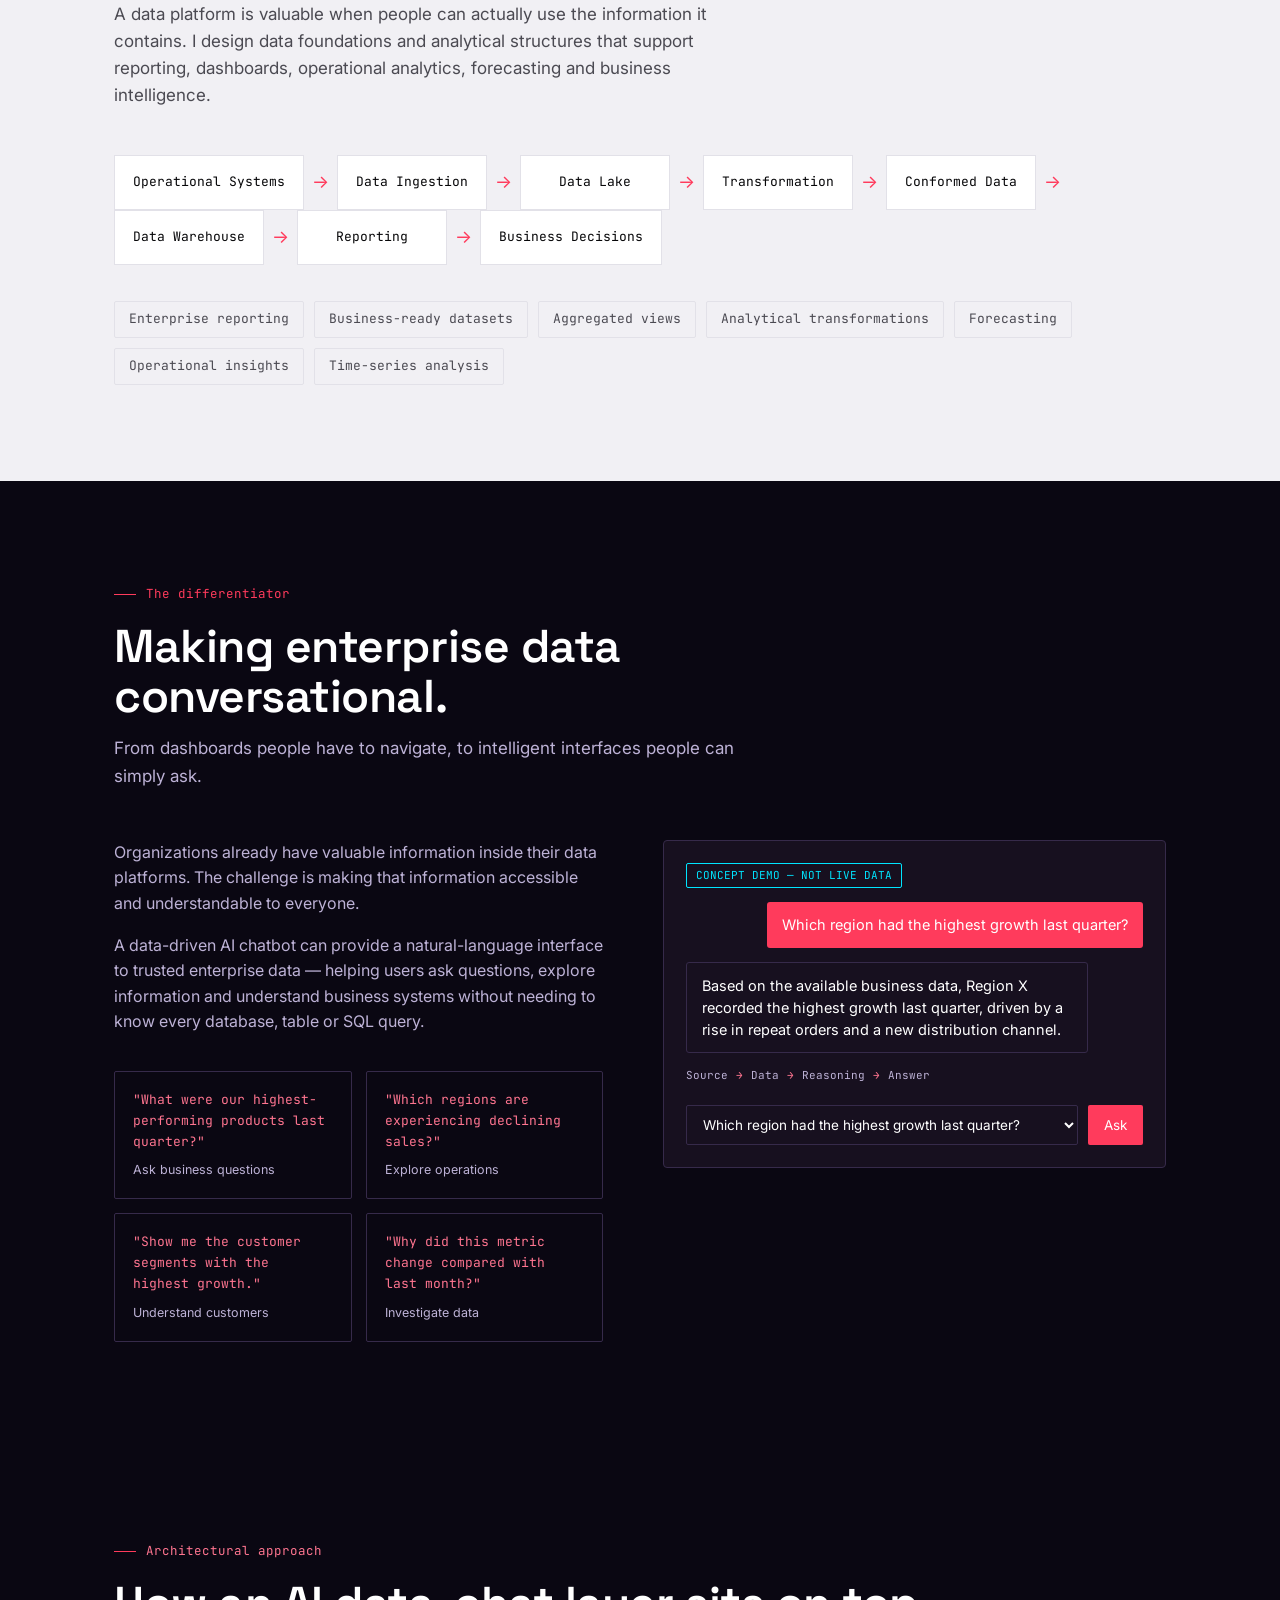
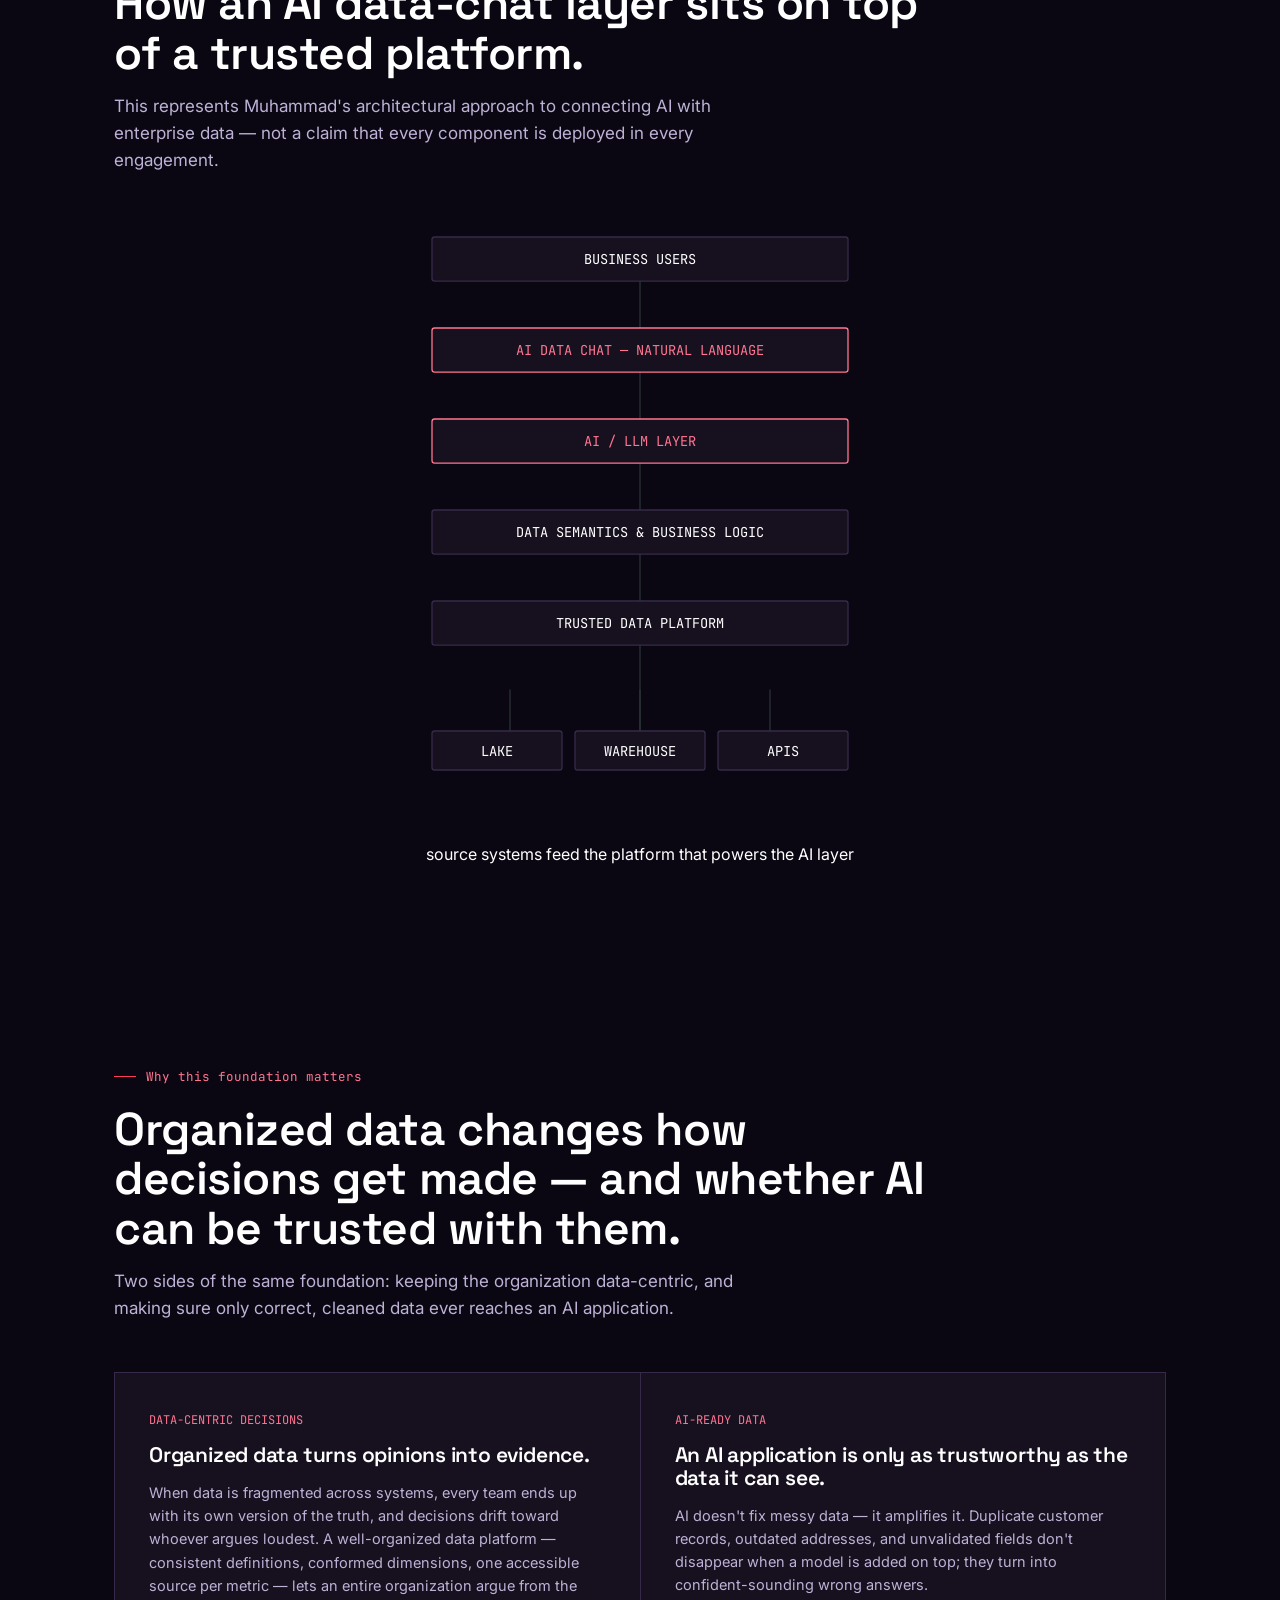
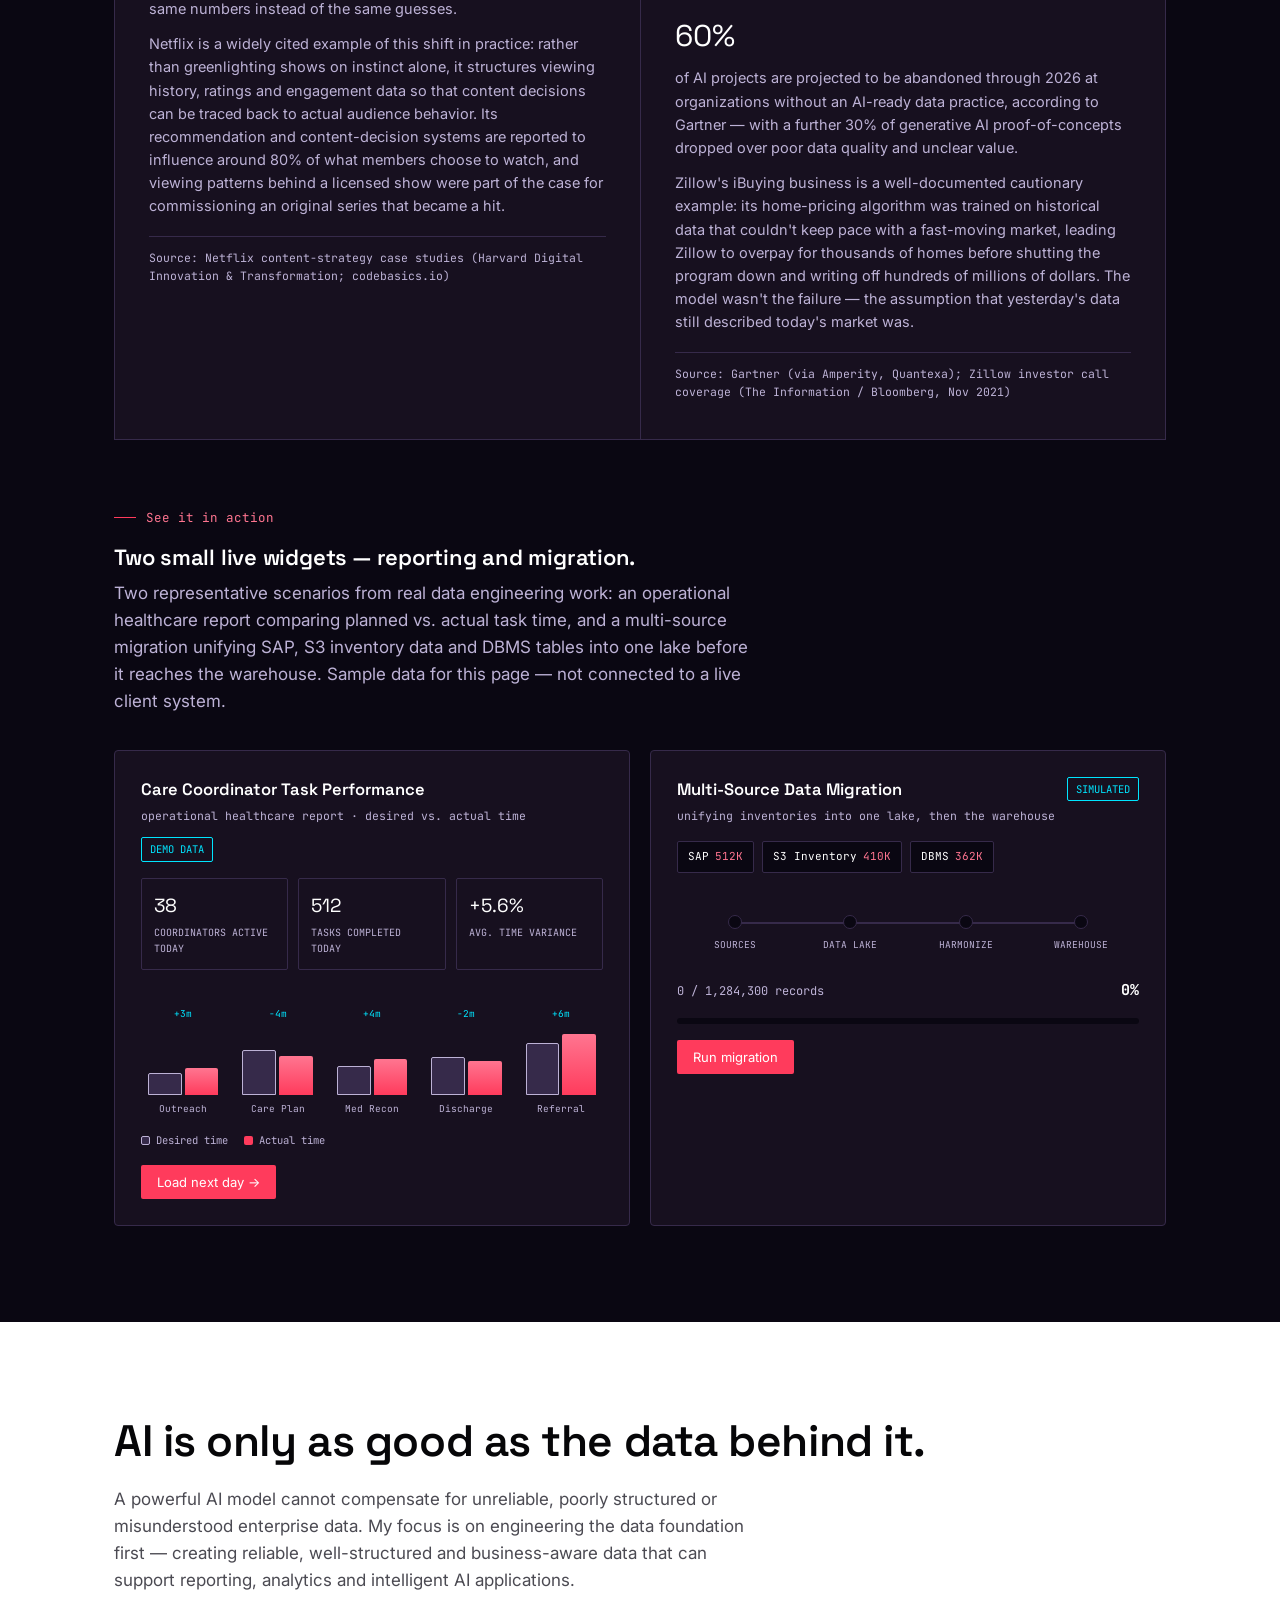
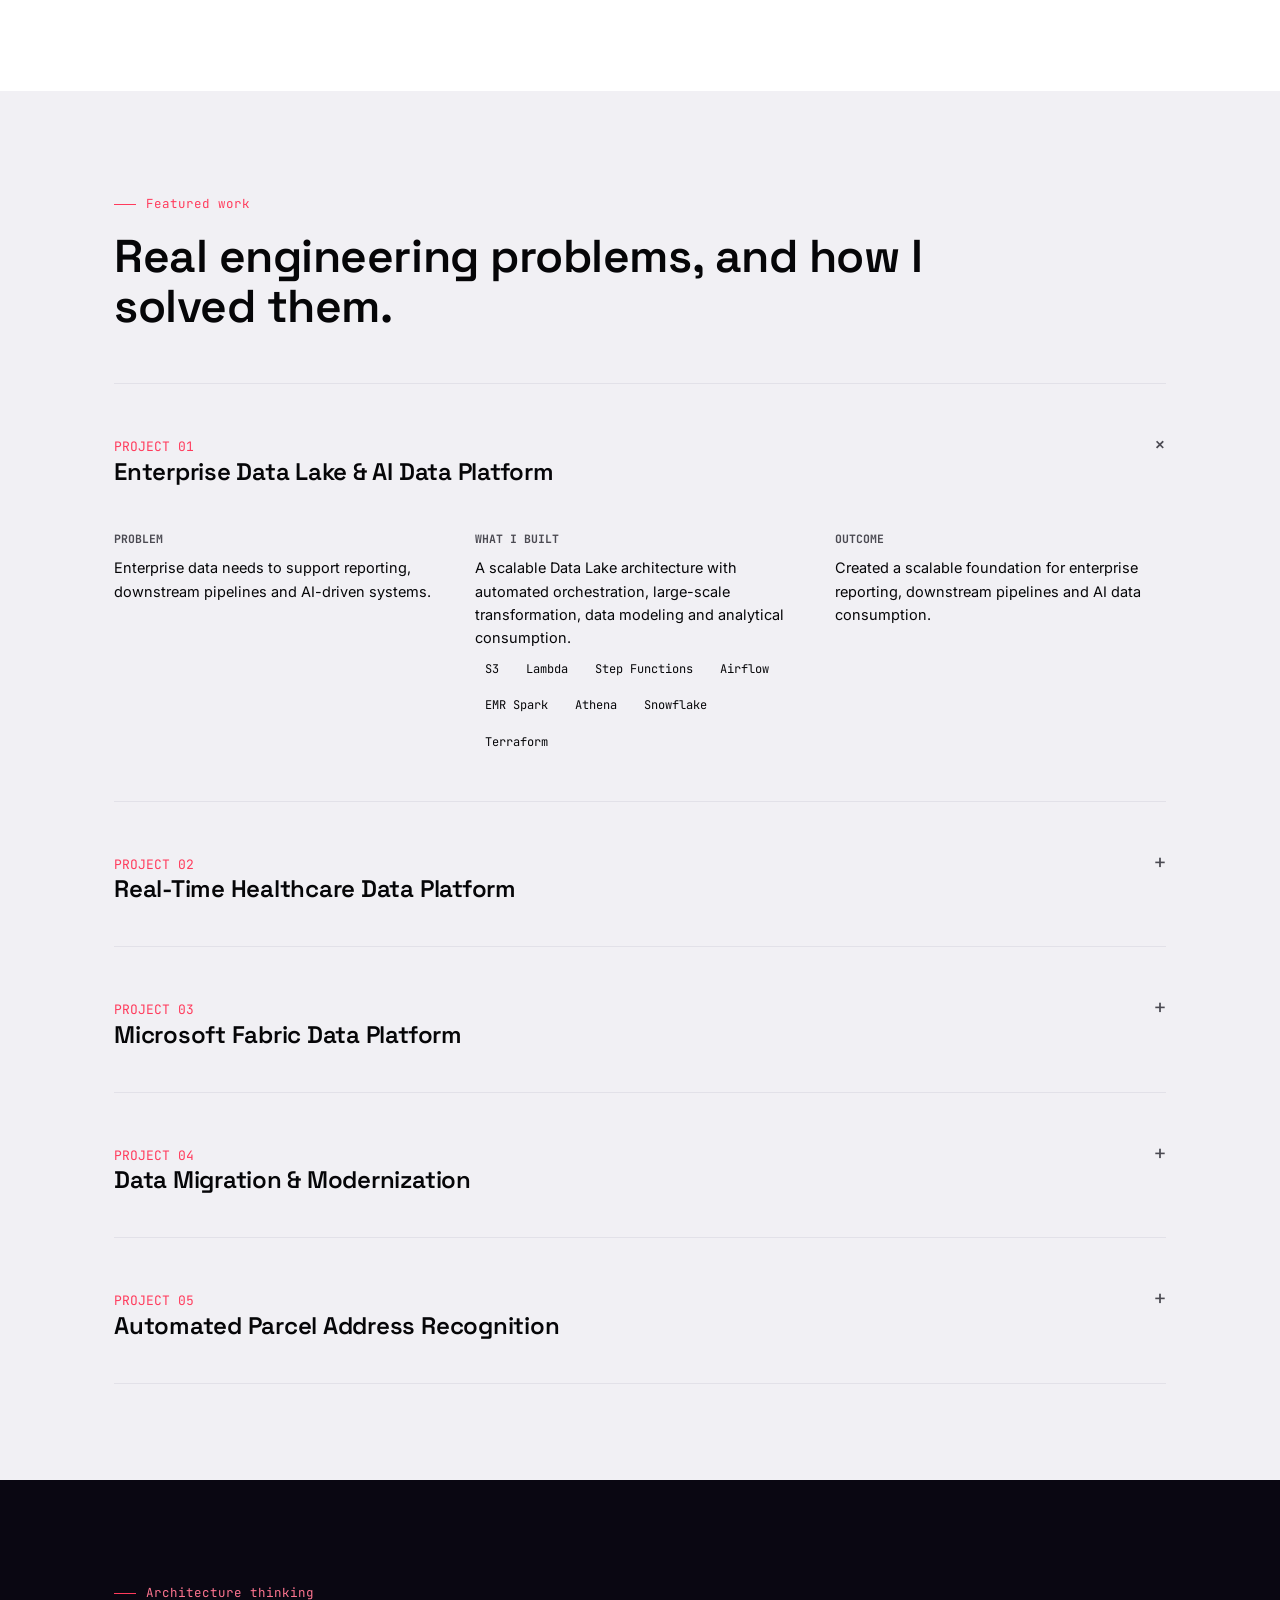
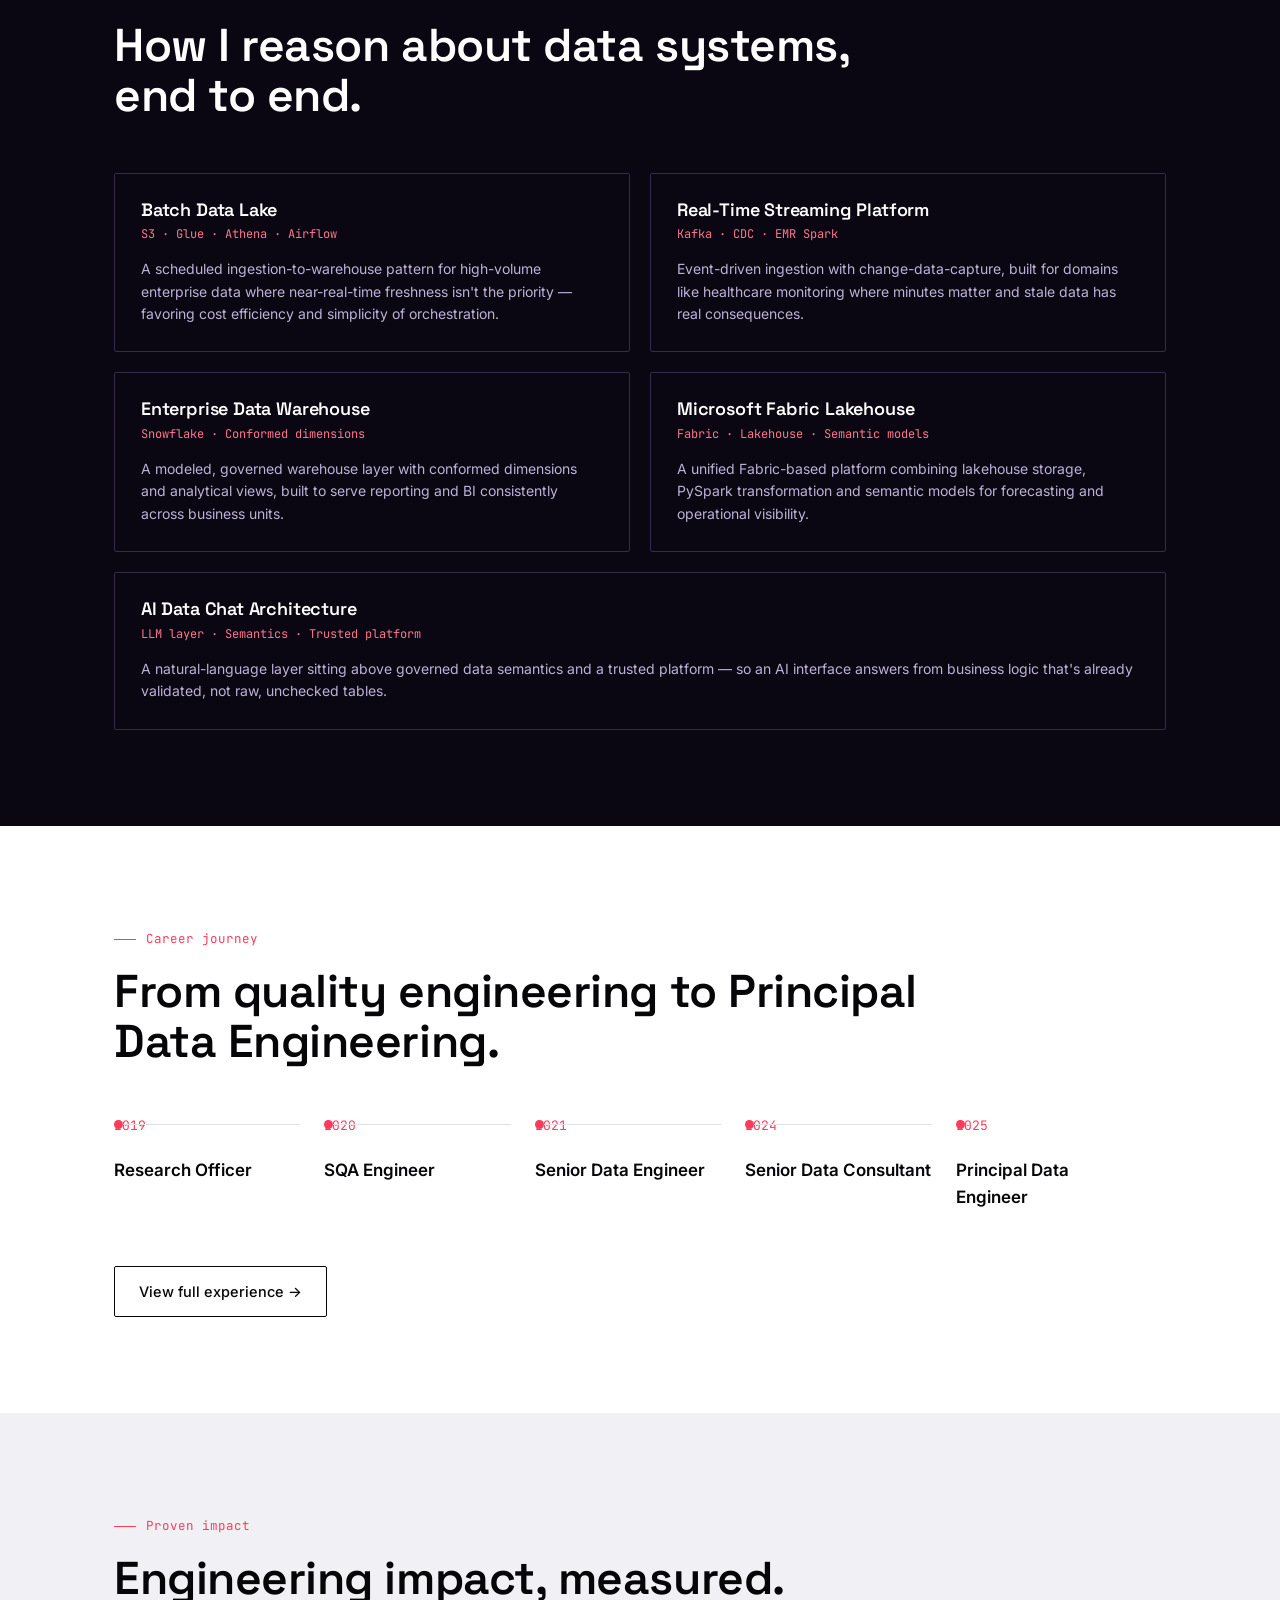
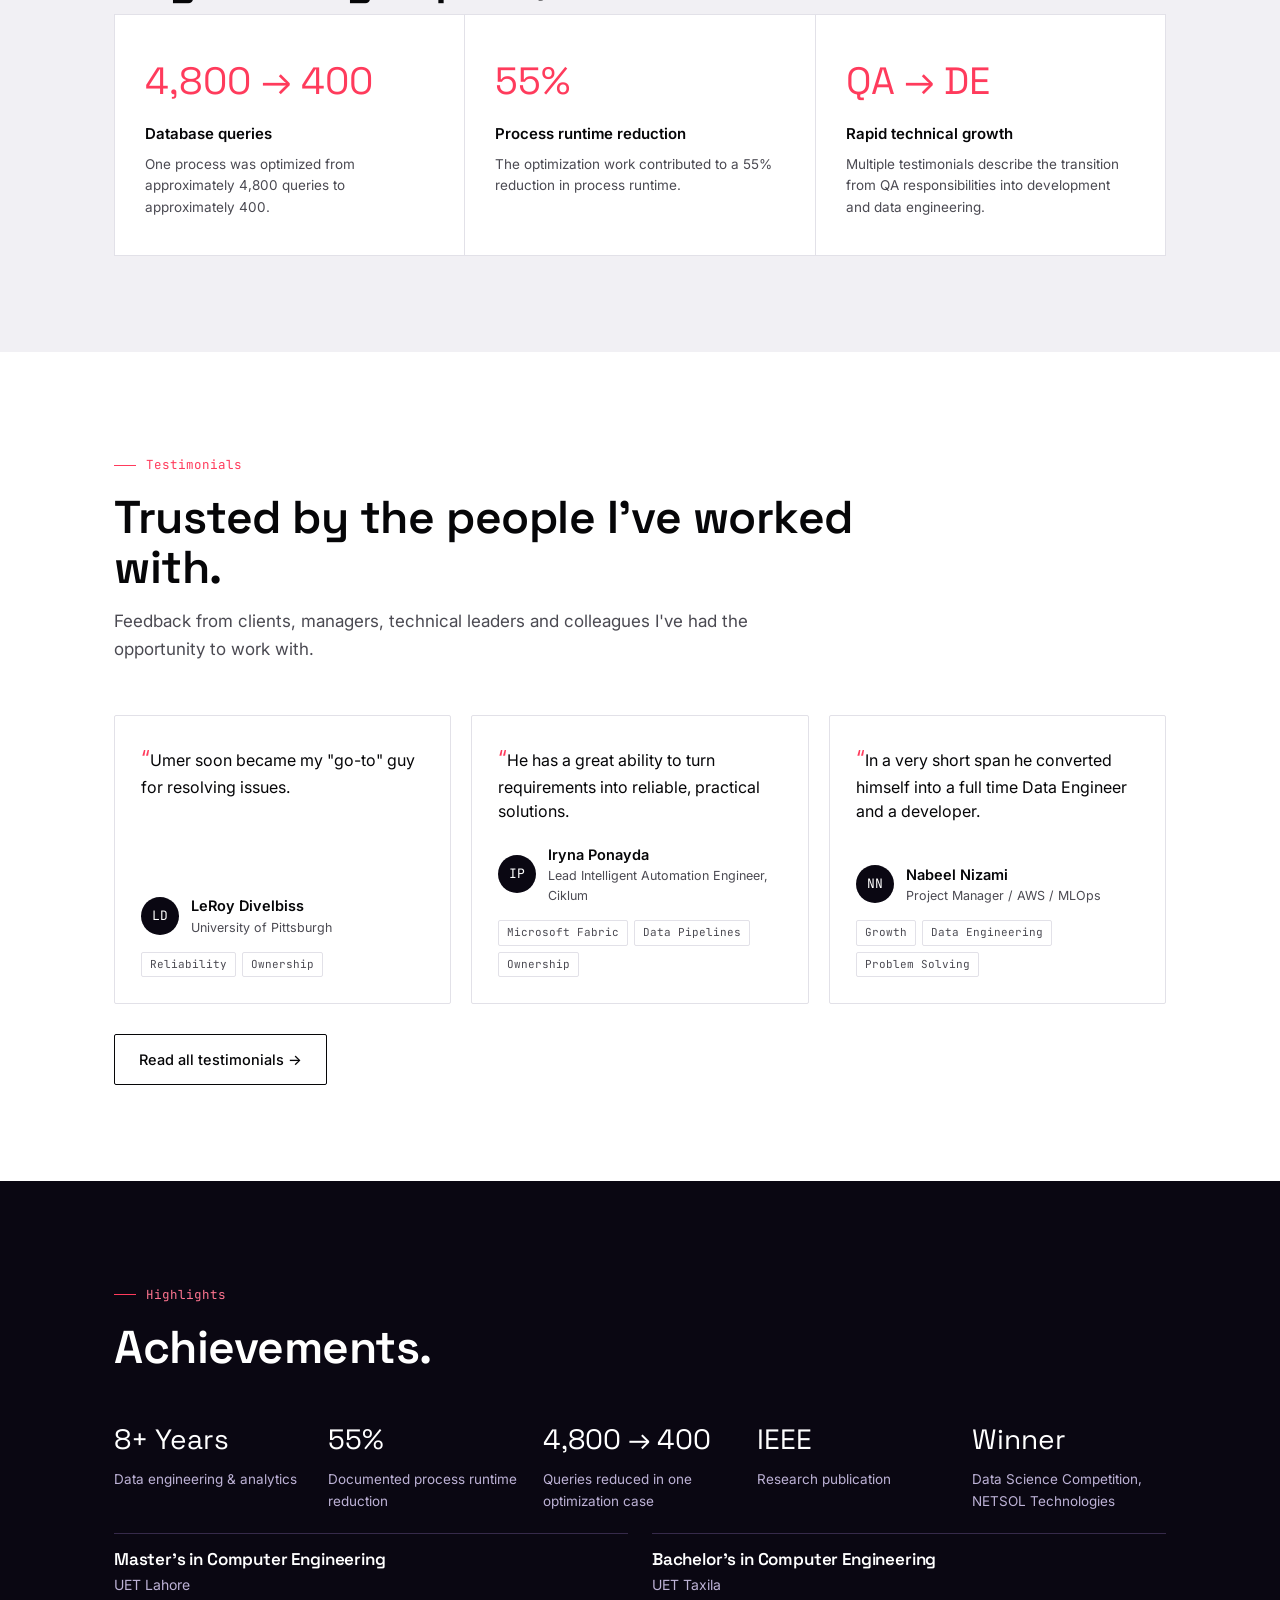
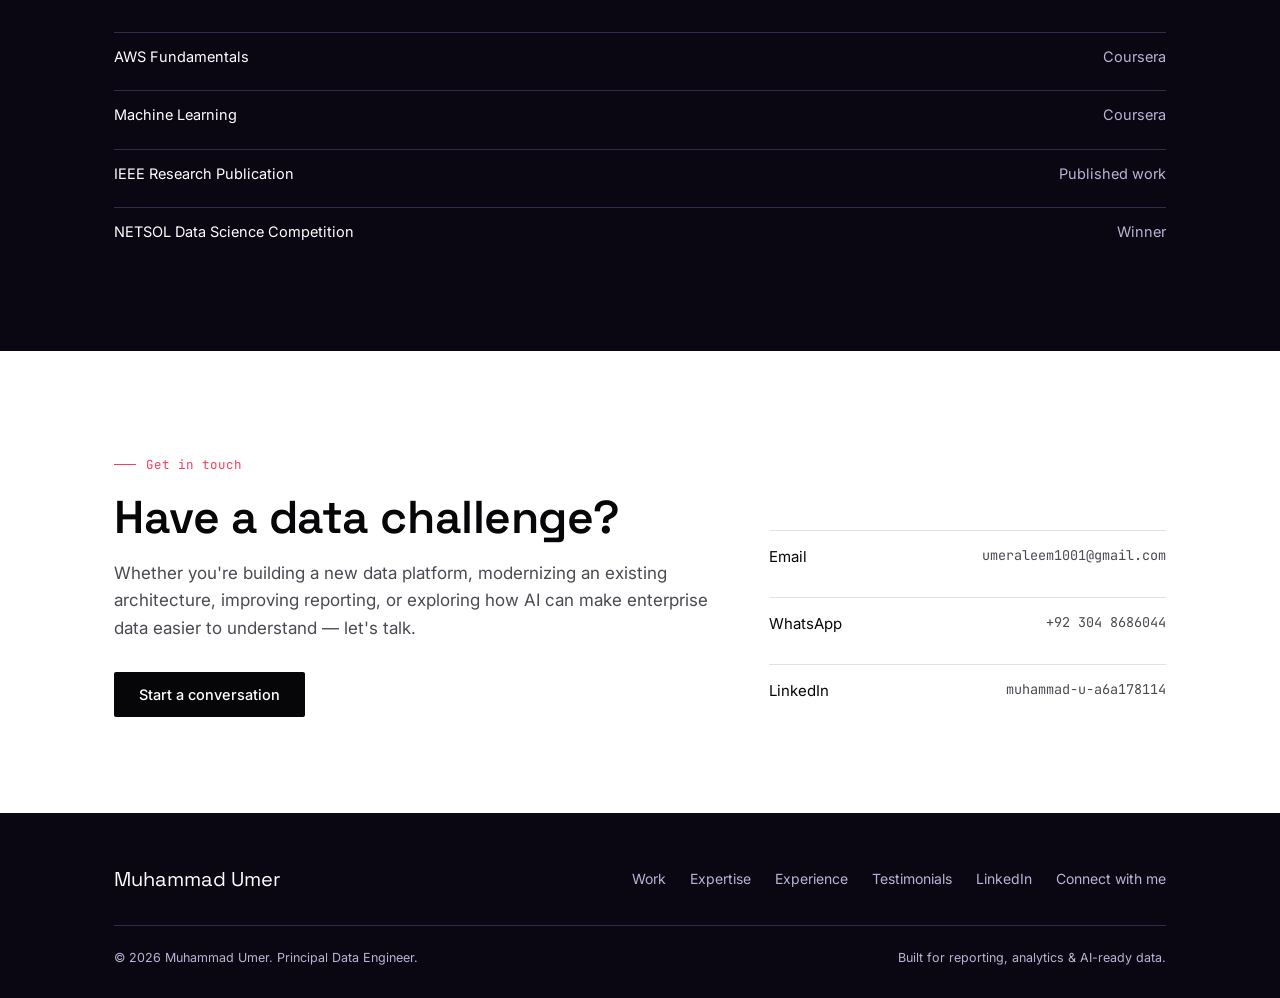
==== commit c9effe52: "update for mobile view" ====
--- a/index.html
+++ b/index.html
@@ -338,7 +338,7 @@
     <div style="margin-top:60px;">
       <div class="eyebrow">See it in action</div>
       <h3 style="color:var(--paper); font-size:22px; margin-bottom:10px;">Two small live widgets — reporting and migration.</h3>
-      <p class="kicker" style="color:var(--muted-dark); max-width:640px;">Sample widgets showing how I'd visualize business metrics and track a data migration in real time. Built with sample data for this page — not connected to a live client system.</p>
+      <p class="kicker" style="color:var(--muted-dark); max-width:640px;">Two representative scenarios from real data engineering work: an operational healthcare report comparing planned vs. actual task time, and a multi-source migration unifying SAP, S3 inventory data and DBMS tables into one lake before it reaches the warehouse. Sample data for this page — not connected to a live client system.</p>
     </div>
 
     <div class="widgets-grid">
@@ -346,51 +346,58 @@
       <div class="widget-card">
         <div class="widget-head">
           <div>
-            <div class="widget-title">Regional Revenue — Report</div>
-            <div class="widget-sub">conformed sales warehouse · refreshed on demand</div>
+            <div class="widget-title">Care Coordinator Task Performance</div>
+            <div class="widget-sub">operational healthcare report · desired vs. actual time</div>
           </div>
           <span class="widget-tag">DEMO DATA</span>
         </div>
 
         <div class="kpi-row">
-          <div class="kpi"><div class="kpi-val" id="kpiRevenue">$4.82M</div><div class="kpi-label">TOTAL REVENUE</div></div>
-          <div class="kpi"><div class="kpi-val" id="kpiGrowth">+12.4%</div><div class="kpi-label">QoQ GROWTH</div></div>
-          <div class="kpi"><div class="kpi-val" id="kpiTop">Region B</div><div class="kpi-label">TOP PERFORMER</div></div>
+          <div class="kpi"><div class="kpi-val" id="kpiCoordinators">38</div><div class="kpi-label">COORDINATORS ACTIVE TODAY</div></div>
+          <div class="kpi"><div class="kpi-val" id="kpiTasks">512</div><div class="kpi-label">TASKS COMPLETED TODAY</div></div>
+          <div class="kpi"><div class="kpi-val" id="kpiVariance">+5.6%</div><div class="kpi-label">AVG. TIME VARIANCE</div></div>
         </div>
 
         <div class="bar-chart" id="barChart">
-          <div class="bar-col"><div class="bar-fill" style="height:55%;"></div><div class="bar-name">Region A</div></div>
-          <div class="bar-col"><div class="bar-fill" style="height:88%;"></div><div class="bar-name">Region B</div></div>
-          <div class="bar-col"><div class="bar-fill" style="height:40%;"></div><div class="bar-name">Region C</div></div>
-          <div class="bar-col"><div class="bar-fill" style="height:63%;"></div><div class="bar-name">Region D</div></div>
-          <div class="bar-col"><div class="bar-fill" style="height:30%;"></div><div class="bar-name">Region E</div></div>
-        </div>
-
-        <button class="widget-btn" id="refreshReport">Refresh metrics</button>
+          <div class="bar-col"><div class="bar-diff">+3m</div><div class="bar-pair"><div class="bar-fill desired" style="height:33%;"></div><div class="bar-fill actual" style="height:40%;"></div></div><div class="bar-name">Outreach</div></div>
+          <div class="bar-col"><div class="bar-diff">-4m</div><div class="bar-pair"><div class="bar-fill desired" style="height:67%;"></div><div class="bar-fill actual" style="height:58%;"></div></div><div class="bar-name">Care Plan</div></div>
+          <div class="bar-col"><div class="bar-diff">+4m</div><div class="bar-pair"><div class="bar-fill desired" style="height:44%;"></div><div class="bar-fill actual" style="height:53%;"></div></div><div class="bar-name">Med Recon</div></div>
+          <div class="bar-col"><div class="bar-diff">-2m</div><div class="bar-pair"><div class="bar-fill desired" style="height:56%;"></div><div class="bar-fill actual" style="height:51%;"></div></div><div class="bar-name">Discharge</div></div>
+          <div class="bar-col"><div class="bar-diff">+6m</div><div class="bar-pair"><div class="bar-fill desired" style="height:78%;"></div><div class="bar-fill actual" style="height:91%;"></div></div><div class="bar-name">Referral</div></div>
+        </div>
+        <div class="bar-legend"><span><i class="desired"></i>Desired time</span><span><i class="actual"></i>Actual time</span></div>
+
+        <button class="widget-btn" id="refreshReport">Load next day →</button>
       </div>
 
       <!-- Migration widget -->
       <div class="widget-card">
         <div class="widget-head">
           <div>
-            <div class="widget-title">Legacy DB → Snowflake</div>
-            <div class="widget-sub">simulated batch migration</div>
+            <div class="widget-title">Multi-Source Data Migration</div>
+            <div class="widget-sub">unifying inventories into one lake, then the warehouse</div>
           </div>
           <span class="widget-tag">SIMULATED</span>
+        </div>
+
+        <div class="source-chips">
+          <span class="source-chip">SAP<em>512K</em></span>
+          <span class="source-chip">S3 Inventory<em>410K</em></span>
+          <span class="source-chip">DBMS<em>362K</em></span>
         </div>
 
         <div class="migration-track">
           <div class="migration-line"><div class="migration-line-fill" id="migLineFill"></div></div>
           <div class="migration-stages">
-            <div class="migration-stage"><div class="migration-dot" id="dotSource"></div><div class="migration-stage-label">SOURCE</div></div>
-            <div class="migration-stage"><div class="migration-dot" id="dotStaging"></div><div class="migration-stage-label">STAGING</div></div>
-            <div class="migration-stage"><div class="migration-dot" id="dotValidate"></div><div class="migration-stage-label">VALIDATE</div></div>
+            <div class="migration-stage"><div class="migration-dot" id="dotSource"></div><div class="migration-stage-label">SOURCES</div></div>
+            <div class="migration-stage"><div class="migration-dot" id="dotStaging"></div><div class="migration-stage-label">DATA LAKE</div></div>
+            <div class="migration-stage"><div class="migration-dot" id="dotValidate"></div><div class="migration-stage-label">HARMONIZE</div></div>
             <div class="migration-stage"><div class="migration-dot" id="dotWarehouse"></div><div class="migration-stage-label">WAREHOUSE</div></div>
           </div>
         </div>
 
         <div class="migration-progress-row">
-          <span id="migRecords">0 / 482,600 records</span>
+          <span id="migRecords">0 / 1,284,300 records</span>
           <strong id="migPercent">0%</strong>
         </div>
         <div class="progress-bar"><div class="progress-bar-fill" id="migProgressFill"></div></div>
--- a/style.css
+++ b/style.css
@@ -36,6 +36,7 @@
   font-size:16px;
   line-height:1.6;
   -webkit-font-smoothing:antialiased;
+  overflow-x:hidden;
 }
 img{ max-width:100%; display:block; }
 a{ color:inherit; text-decoration:none; }
@@ -56,7 +57,7 @@
 
 :focus-visible{ outline:2px solid var(--teal); outline-offset:3px; }
 
-.wrap{ max-width:var(--maxw); margin:0 auto; padding-left:var(--pad); padding-right:var(--pad); }
+.wrap{ max-width:var(--maxw); margin:0 auto; padding-left:var(--pad); padding-right:var(--pad); width:100%; }
 .section{ padding:96px 0; position:relative; }
 .section--tight{ padding:56px 0; }
 .on-dark{ background:var(--charcoal); color:var(--paper); }
@@ -270,42 +271,65 @@
 
 /* ---------------- Live widgets (reporting + migration demos) ---------------- */
 .widgets-grid{ display:grid; grid-template-columns:1fr 1fr; gap:20px; margin-top:34px; }
-.widget-card{ background:var(--charcoal-2); border:1px solid var(--line-dark); border-radius:4px; padding:26px; display:flex; flex-direction:column; gap:16px; }
-.widget-head{ display:flex; justify-content:space-between; align-items:flex-start; gap:12px; }
+.widget-card{ background:var(--charcoal-2); border:1px solid var(--line-dark); border-radius:4px; padding:26px; display:flex; flex-direction:column; gap:16px; min-width:0; }
+.widget-head{ display:flex; justify-content:space-between; align-items:flex-start; gap:12px; flex-wrap:wrap; }
 .widget-title{ color:var(--paper); font-size:16.5px; font-weight:600; font-family:var(--font-head); }
 .widget-sub{ font-family:var(--font-mono); font-size:11.5px; color:var(--muted-dark); margin-top:4px; }
 .widget-tag{ font-family:var(--font-mono); font-size:10.5px; color:var(--amber); border:1px solid var(--amber); padding:3px 8px; border-radius:2px; white-space:nowrap; flex-shrink:0; }
 
 /* reporting widget */
 .kpi-row{ display:grid; grid-template-columns:repeat(3,1fr); gap:10px; }
-.kpi{ background:var(--charcoal-2); border:1px solid var(--line-dark); border-radius:2px; padding:12px; }
-.kpi-val{ font-family:var(--font-head); font-size:19px; color:var(--paper); }
-.kpi-label{ font-family:var(--font-mono); font-size:10.5px; color:var(--muted-dark); margin-top:4px; }
-.bar-chart{ display:flex; align-items:flex-end; gap:10px; height:110px; padding-top:6px; }
-.bar-col{ flex:1; display:flex; flex-direction:column; align-items:center; justify-content:flex-end; height:100%; gap:8px; }
-.bar-fill{ width:100%; background:linear-gradient(180deg, var(--teal-soft), var(--teal)); border-radius:2px 2px 0 0; transition:height .6s cubic-bezier(.4,0,.2,1); }
-.bar-name{ font-family:var(--font-mono); font-size:10px; color:var(--muted-dark); }
+.kpi{ background:var(--charcoal-2); border:1px solid var(--line-dark); border-radius:2px; padding:12px; min-width:0; }
+.kpi-val{ font-family:var(--font-head); font-size:19px; color:var(--paper); word-break:break-word; }
+.kpi-label{ font-family:var(--font-mono); font-size:10px; color:var(--muted-dark); margin-top:4px; }
+.bar-chart{ display:flex; align-items:flex-end; gap:10px; height:130px; padding-top:20px; }
+.bar-col{ flex:1; display:flex; flex-direction:column; align-items:center; justify-content:flex-end; height:100%; gap:6px; position:relative; min-width:0; }
+.bar-diff{ font-family:var(--font-mono); font-size:9.5px; color:var(--amber); white-space:nowrap; }
+.bar-pair{ display:flex; align-items:flex-end; gap:3px; height:100%; width:100%; justify-content:center; }
+.bar-fill{ width:40%; border-radius:2px 2px 0 0; transition:height .6s cubic-bezier(.4,0,.2,1); }
+.bar-fill.desired{ background:var(--line-dark); border:1px solid var(--muted-dark); }
+.bar-fill.actual{ background:linear-gradient(180deg, var(--teal-soft), var(--teal)); }
+.bar-name{ font-family:var(--font-mono); font-size:9.5px; color:var(--muted-dark); text-align:center; }
+.bar-legend{ display:flex; gap:16px; font-family:var(--font-mono); font-size:10.5px; color:var(--muted-dark); }
+.bar-legend span{ display:inline-flex; align-items:center; gap:6px; }
+.bar-legend i{ width:9px; height:9px; border-radius:2px; display:inline-block; }
+.bar-legend i.desired{ background:var(--line-dark); border:1px solid var(--muted-dark); }
+.bar-legend i.actual{ background:var(--teal); }
 
 /* migration widget */
+.source-chips{ display:flex; gap:8px; flex-wrap:wrap; }
+.source-chip{ font-family:var(--font-mono); font-size:11px; color:var(--paper); background:var(--charcoal); border:1px solid var(--line-dark); padding:6px 10px; border-radius:2px; white-space:nowrap; }
+.source-chip em{ font-style:normal; color:var(--teal-soft); margin-left:6px; }
 .migration-track{ position:relative; padding:26px 0 10px; }
 .migration-stages{ display:flex; justify-content:space-between; }
-.migration-stage{ display:flex; flex-direction:column; align-items:center; gap:8px; width:70px; }
-.migration-dot{ width:14px; height:14px; border-radius:50%; background:var(--charcoal-2); border:1.5px solid var(--line-dark); transition:background .3s, border-color .3s; z-index:1; }
+.migration-stage{ display:flex; flex-direction:column; align-items:center; gap:8px; flex:1; min-width:0; }
+.migration-dot{ width:14px; height:14px; border-radius:50%; background:var(--charcoal); border:1.5px solid var(--line-dark); transition:background .3s, border-color .3s; z-index:1; }
 .migration-dot.done{ background:var(--teal); border-color:var(--teal); }
 .migration-stage-label{ font-family:var(--font-mono); font-size:9.5px; color:var(--muted-dark); text-align:center; }
-.migration-line{ position:absolute; top:33px; left:35px; right:35px; height:2px; background:var(--line-dark); }
+.migration-line{ position:absolute; top:33px; left:12%; right:12%; height:2px; background:var(--line-dark); }
 .migration-line-fill{ position:absolute; top:0; left:0; height:100%; width:0%; background:var(--teal); transition:width .1s linear; }
-.migration-progress-row{ display:flex; justify-content:space-between; align-items:baseline; font-family:var(--font-mono); font-size:12px; color:var(--muted-dark); }
+.migration-progress-row{ display:flex; justify-content:space-between; align-items:baseline; font-family:var(--font-mono); font-size:12px; color:var(--muted-dark); gap:10px; flex-wrap:wrap; }
 .migration-progress-row strong{ color:var(--paper); font-size:15px; }
-.progress-bar{ height:6px; background:var(--charcoal-2); border-radius:3px; overflow:hidden; }
+.progress-bar{ height:6px; background:var(--charcoal); border-radius:3px; overflow:hidden; }
 .progress-bar-fill{ height:100%; width:0%; background:var(--teal); border-radius:3px; transition:width .1s linear; }
 .widget-btn{ align-self:flex-start; background:var(--teal); color:#fff; border:0; padding:9px 16px; border-radius:2px; cursor:pointer; font-size:13px; font-family:var(--font-body); }
 .widget-btn:hover{ background:var(--teal-soft); }
 .widget-btn:disabled{ opacity:0.5; cursor:not-allowed; }
 
-@media (max-width:760px){
-  .widgets-grid{ grid-template-columns:1fr; }
-  .kpi-row{ grid-template-columns:1fr 1fr; }
+@media (max-width:960px){
+  .evidence-grid, .widgets-grid{ grid-template-columns:1fr; }
+}
+@media (max-width:520px){
+  .widget-card{ padding:18px; gap:14px; }
+  .kpi-row{ grid-template-columns:1fr 1fr 1fr; gap:6px; }
+  .kpi{ padding:8px; }
+  .kpi-val{ font-size:14.5px; }
+  .kpi-label{ font-size:8.5px; }
+  .bar-chart{ height:110px; gap:5px; }
+  .bar-name, .bar-diff{ font-size:8px; }
+  .source-chip{ font-size:9.5px; padding:5px 8px; }
+  .migration-stage-label{ font-size:8px; }
+  .migration-line{ left:9%; right:9%; }
 }
 
 /* ---------------- Differentiator statement ---------------- */
@@ -444,3 +468,48 @@
   .form-two{ grid-template-columns:1fr; }
   .ai-usecases{ grid-template-columns:1fr; }
 }
+
+@media (max-width:700px){
+  :root{ --pad: 20px; }
+  .section{ padding:64px 0; }
+  .hero{ padding:120px 0 56px; }
+  h2.h-lg{ font-size:clamp(26px,7vw,34px); }
+  .idea-statement{ font-size:clamp(22px,6vw,28px); }
+  .statement h2{ font-size:clamp(24px,7vw,30px); }
+  .idea-card, .evidence-card{ padding:26px 22px; }
+  .expertise-row{ padding:26px 0; }
+  .about-photo-cap{ font-size:11px; }
+  .step{ grid-template-columns:40px 1fr; gap:16px; }
+  .step-num{ width:40px; height:40px; font-size:12px; }
+  .pipeline{ gap:8px; }
+  .pipeline-node{ min-width:0; flex:1 1 40%; padding:12px; font-size:12px; }
+  .pipeline-arrow{ display:none; }
+  .chat-usecases, .ai-usecases{ grid-template-columns:1fr; }
+  .chat-demo{ padding:18px; min-height:auto; }
+  .chat-msg{ max-width:96%; font-size:13.5px; }
+  .project-head h3{ font-size:19px; }
+  .project-index{ font-size:11px; }
+  .arch-card{ padding:20px; }
+  .timeline{ gap:0; }
+  .tl-item{ min-width:130px; padding-right:16px; }
+  .tl-role{ font-size:15px; margin-top:16px; }
+  .ach-grid{ grid-template-columns:1fr 1fr; gap:22px; }
+  .ach-num{ font-size:24px; }
+  .t-card{ padding:20px; }
+  .contact-link{ flex-direction:column; align-items:flex-start; gap:4px; }
+  .footer-top{ flex-direction:column; align-items:flex-start; }
+  .modal{ padding:26px 22px; }
+  .modal h3{ font-size:20px; }
+  .xp-role{ padding:32px 0; }
+  .tx-card{ padding:32px 0; }
+}
+
+@media (max-width:420px){
+  .hero-name{ font-size:12px; }
+  .btn{ width:100%; justify-content:center; }
+  .hero-ctas{ flex-direction:column; }
+  .hero-ctas .btn{ width:100%; }
+  .kpi-row{ grid-template-columns:1fr; }
+  .kpi{ display:flex; justify-content:space-between; align-items:center; }
+  .idea-num, .project-index, .evidence-tag{ font-size:11px; }
+}
